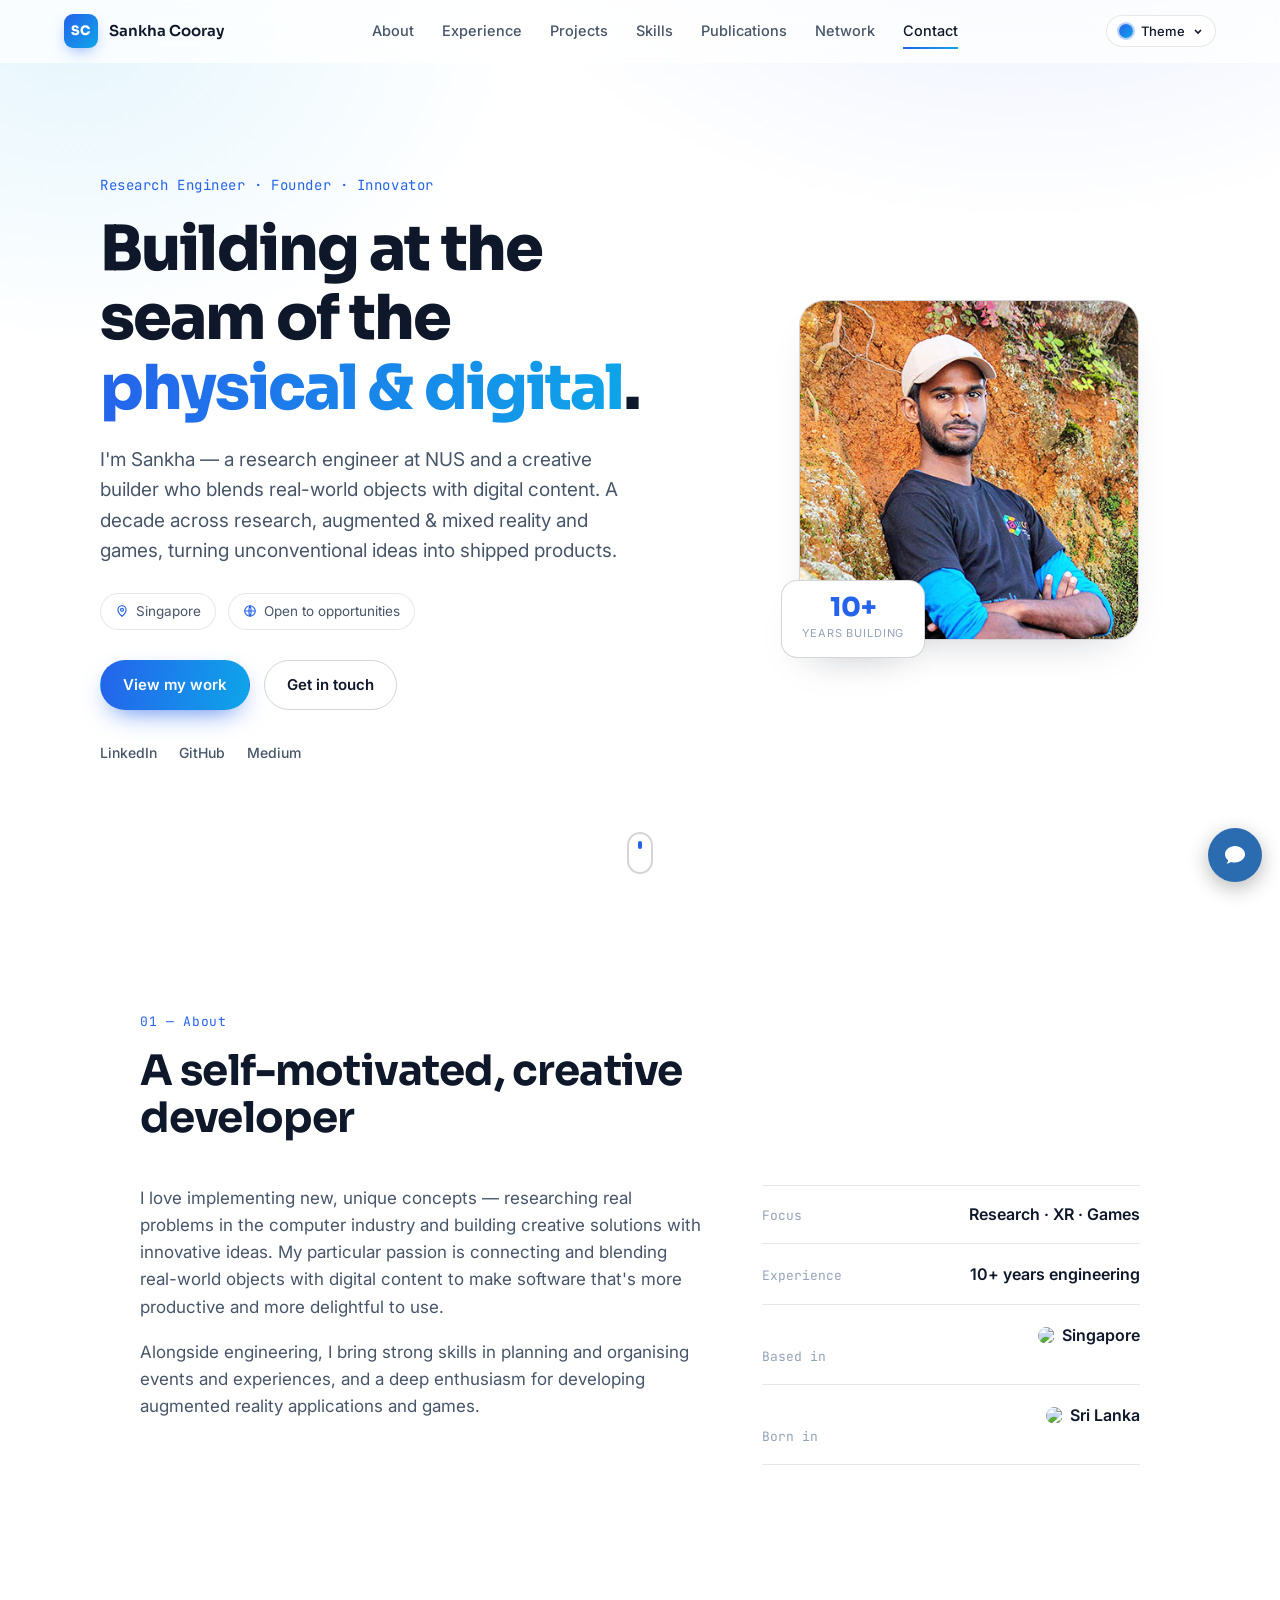
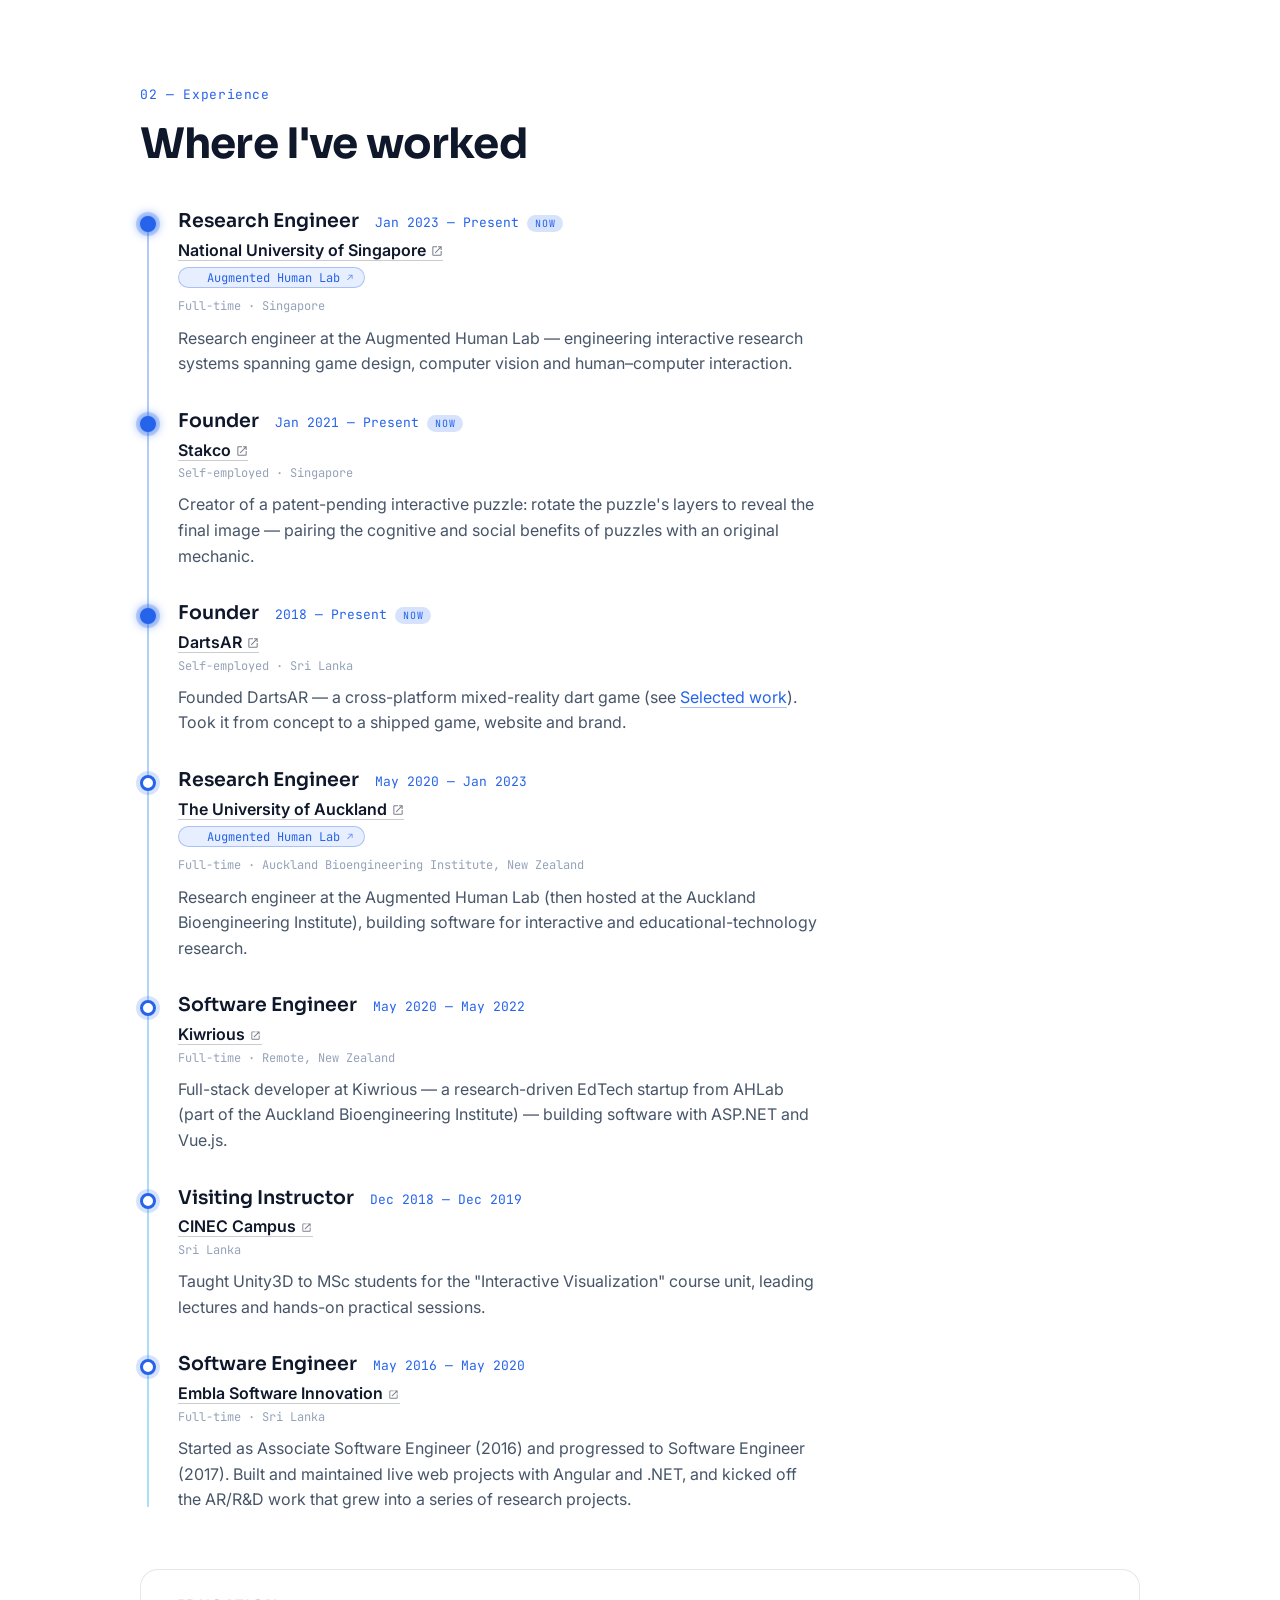
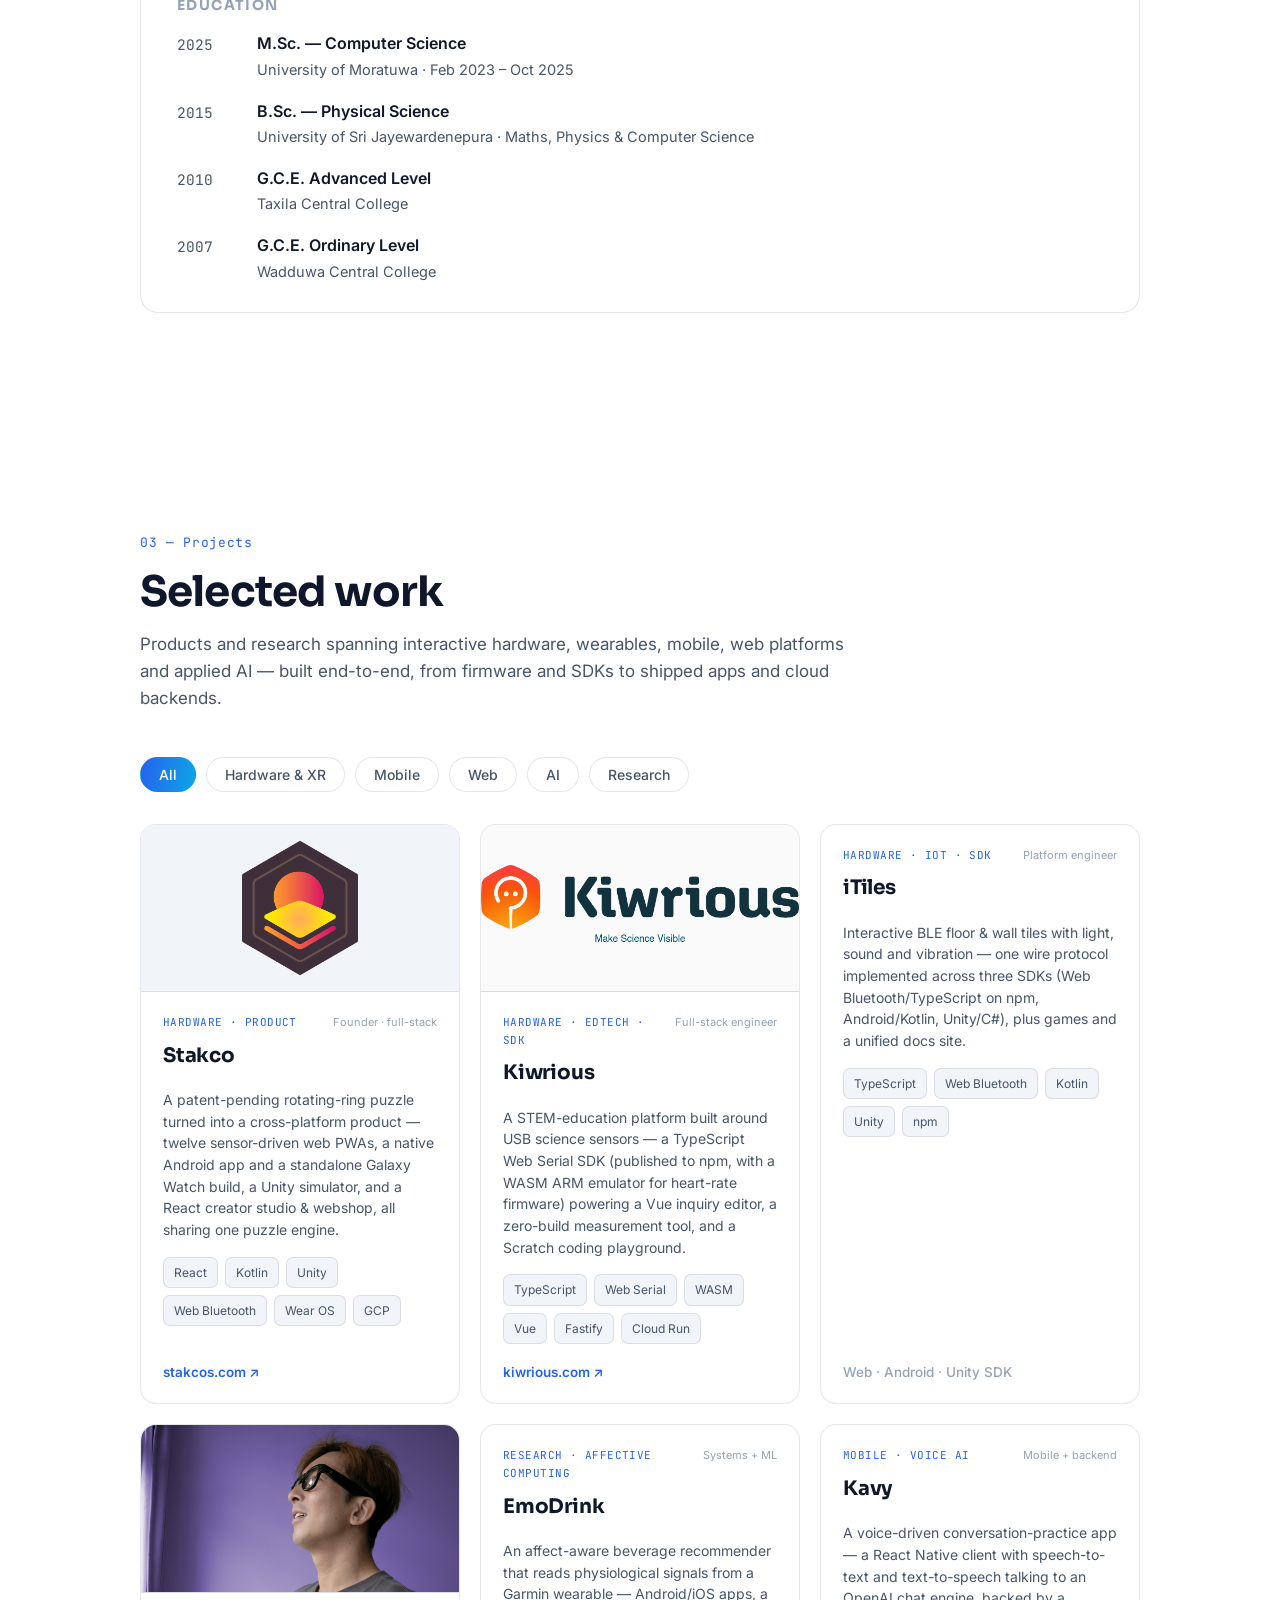
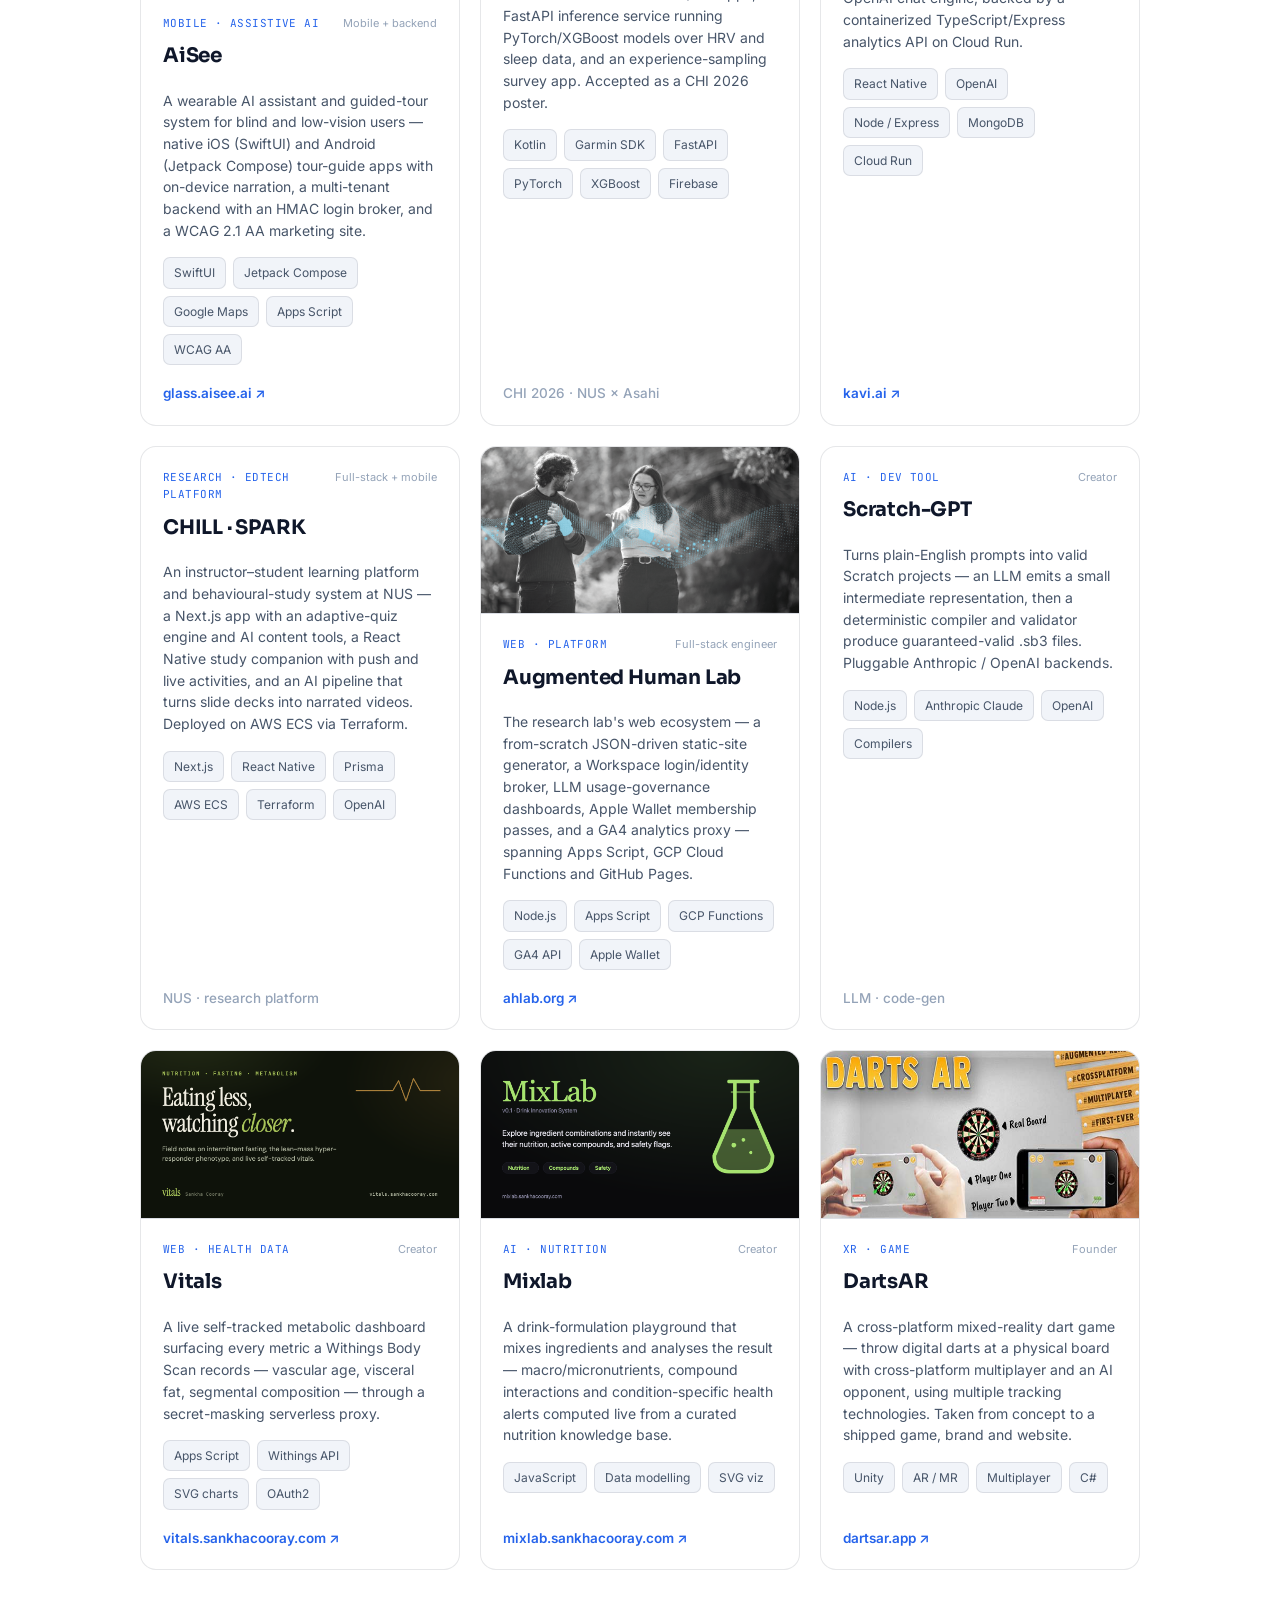
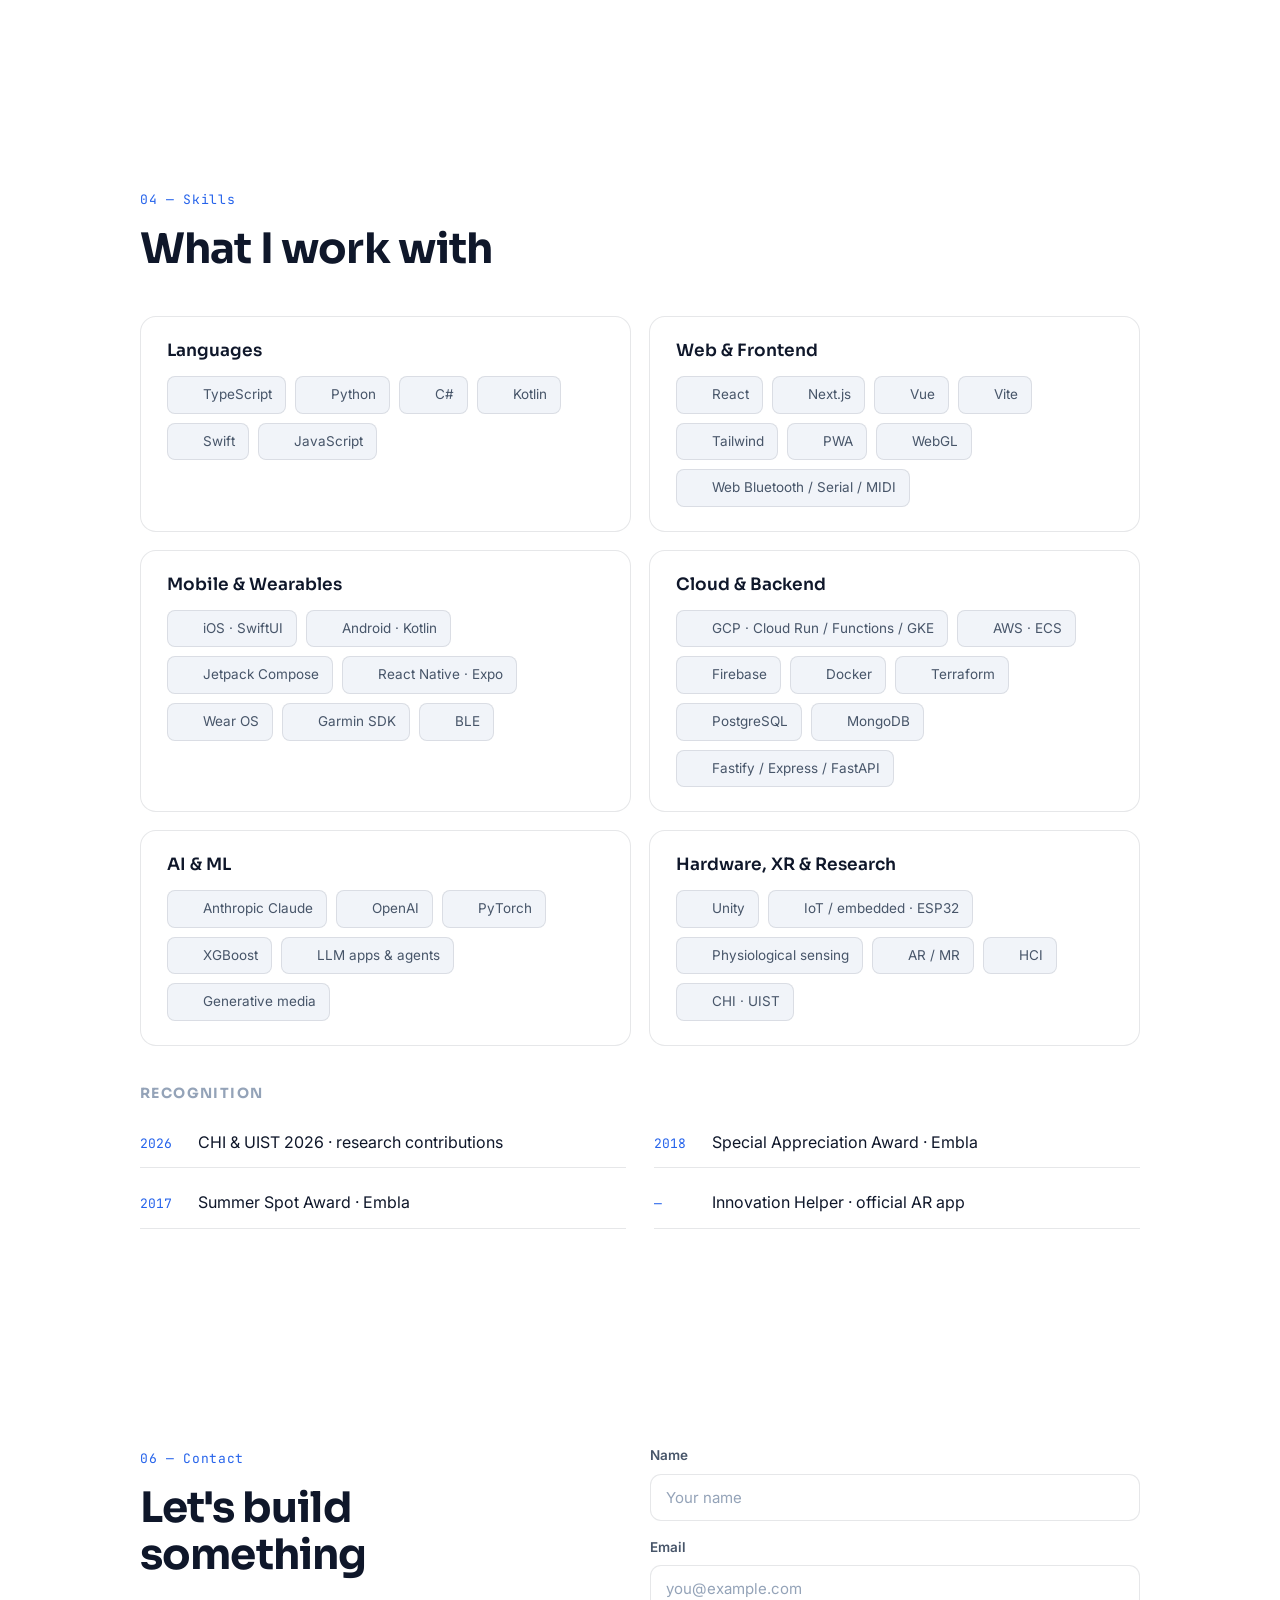
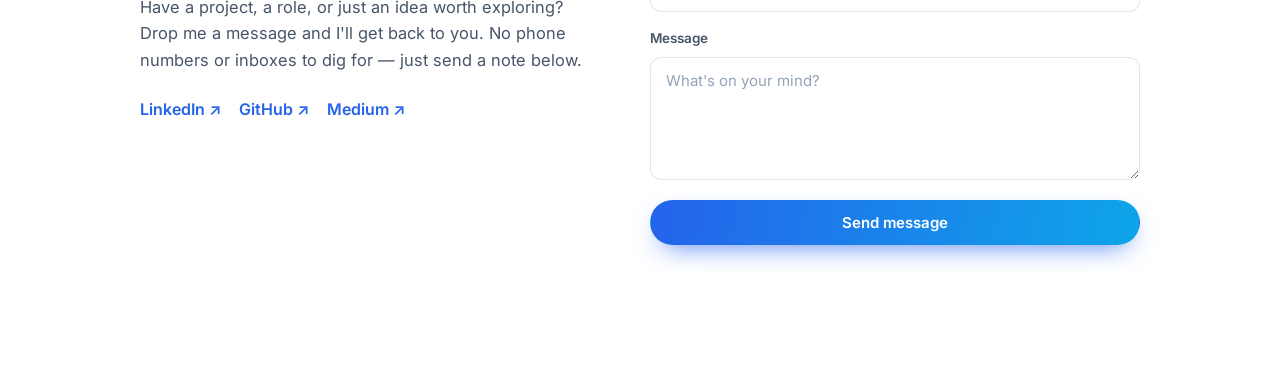
==== index.html @ 74e0aa4a "Replace photo-only OG image with a rich share card (headline + profile avatar) 🤖 Generated with [Cla" ====
<!DOCTYPE html>
<html lang="en" data-theme="midnight">
<head>
  <meta charset="UTF-8" />
  <meta name="viewport" content="width=device-width, initial-scale=1" />
  <title>Sankha Cooray — Developer & Innovator</title>
  <meta name="description" content="Sankha Cooray — software engineer and innovator working at the seam of the physical and digital: augmented & mixed reality, games, and applied R&D." />
  <meta name="author" content="Sankha Cooray" />
  <meta name="keywords" content="Sankha Cooray, Software Engineer, Innovator, Augmented Reality, Mixed Reality, Game Developer, R&D, Unity, XR" />
  <meta name="theme-color" content="#0b0d12" />

  <!-- Open Graph / social preview -->
  <meta property="og:type" content="website" />
  <meta property="og:title" content="Sankha Cooray — Developer & Innovator" />
  <meta property="og:description" content="Software engineer working at the seam of the physical and digital: AR/MR, games, and applied R&D." />
  <meta property="og:url" content="https://v3.sankhacooray.com/" />
  <meta property="og:image" content="https://v3.sankhacooray.com/assets/og-image.png" />
  <meta property="og:image:width" content="1200" />
  <meta property="og:image:height" content="630" />
  <meta property="og:image:alt" content="Sankha Cooray — developer &amp; innovator, at the seam of the physical and digital." />
  <meta name="twitter:card" content="summary_large_image" />
  <meta name="twitter:title" content="Sankha Cooray — Developer & Innovator" />
  <meta name="twitter:description" content="Software engineer working at the seam of the physical and digital: AR/MR, games, and applied R&D." />
  <meta name="twitter:image" content="https://v3.sankhacooray.com/assets/og-image.png" />
  <meta name="twitter:image:alt" content="Sankha Cooray — developer &amp; innovator, at the seam of the physical and digital." />

  <link rel="canonical" href="https://v3.sankhacooray.com/" />
  <link rel="icon" type="image/svg+xml" href="icon.svg" />
  <link rel="manifest" href="manifest.webmanifest" />

  <!-- Set theme before paint to avoid a flash of the wrong theme -->
  <script>
    (function () {
      try {
        var t = localStorage.getItem('sc-theme');
        if (!t) t = matchMedia('(prefers-color-scheme: light)').matches ? 'daylight' : 'midnight';
        document.documentElement.setAttribute('data-theme', t);
      } catch (e) {}
    })();
  </script>

  <link rel="preconnect" href="https://fonts.googleapis.com" />
  <link rel="preconnect" href="https://fonts.gstatic.com" crossorigin />
  <link href="https://fonts.googleapis.com/css2?family=Sora:wght@400;500;600;700;800&family=Inter:wght@400;500;600&family=JetBrains+Mono:wght@400;500&display=swap" rel="stylesheet" />
  <link rel="stylesheet" href="css/styles.css?v=20260613" />
</head>
<body>

  <!-- ===================== NAV ===================== -->
  <header class="nav" id="nav">
    <a class="brand" href="#top" aria-label="Sankha Cooray — home">
      <span class="brand-mark" aria-hidden="true">SC</span>
      <span class="brand-name">Sankha Cooray</span>
    </a>

    <nav class="nav-links" id="navLinks" aria-label="Primary">
      <a href="#about">About</a>
      <a href="#experience">Experience</a>
      <a href="#projects">Projects</a>
      <a href="#skills">Skills</a>
      <a href="#publications">Publications</a>
      <a href="#network">Network</a>
      <a href="#contact">Contact</a>
    </nav>

    <div class="nav-actions">
      <!-- Theme switcher -->
      <div class="theme-switch" id="themeSwitch">
        <button class="theme-btn" type="button" aria-haspopup="listbox" aria-expanded="false" aria-label="Change theme">
          <span class="theme-swatch" aria-hidden="true"></span>
          <span class="theme-label">Theme</span>
          <svg width="10" height="10" viewBox="0 0 10 10" fill="none" stroke="currentColor" stroke-width="1.6" aria-hidden="true"><path d="M2 4l3 3 3-3" /></svg>
        </button>
        <ul class="theme-menu" role="listbox" aria-label="Theme" hidden>
          <li role="option" data-theme="midnight"><span class="dot dot-midnight"></span>Midnight</li>
          <li role="option" data-theme="aurora"><span class="dot dot-aurora"></span>Aurora</li>
          <li role="option" data-theme="daylight"><span class="dot dot-daylight"></span>Daylight</li>
          <li role="option" data-theme="sand"><span class="dot dot-sand"></span>Sand</li>
        </ul>
      </div>

      <button class="menu-toggle" id="menuToggle" type="button" aria-label="Toggle menu" aria-expanded="false">
        <span></span><span></span><span></span>
      </button>
    </div>
  </header>

  <main id="top">

    <!-- ===================== HERO ===================== -->
    <section class="hero" id="hero">
      <div class="hero-inner">
        <div class="hero-text reveal">
          <p class="eyebrow">Research Engineer · Founder · Innovator</p>
          <h1 class="hero-title">Building at the seam of the<br /><span class="grad">physical &amp; digital</span>.</h1>
          <p class="hero-sub">
            I'm Sankha — a research engineer at NUS and a creative builder who blends real-world
            objects with digital content. A decade across research, augmented &amp; mixed reality
            and games, turning unconventional ideas into shipped products.
          </p>
          <div class="hero-meta">
            <span class="chip-loc"><svg viewBox="0 0 24 24" width="14" height="14" fill="none" stroke="currentColor" stroke-width="2"><path d="M12 21s-7-5.3-7-11a7 7 0 0 1 14 0c0 5.7-7 11-7 11z"/><circle cx="12" cy="10" r="2.5"/></svg> Singapore</span>
            <span class="chip-loc"><svg viewBox="0 0 24 24" width="14" height="14" fill="none" stroke="currentColor" stroke-width="2"><circle cx="12" cy="12" r="9"/><path d="M3 12h18M12 3c2.5 2.5 2.5 15 0 18M12 3c-2.5 2.5-2.5 15 0 18"/></svg> Open to opportunities</span>
          </div>
          <div class="hero-cta">
            <a class="btn btn-primary" href="#projects">View my work</a>
            <a class="btn btn-ghost" href="#contact">Get in touch</a>
          </div>
          <ul class="hero-social">
            <li><a href="https://www.linkedin.com/in/sankhacooray/" target="_blank" rel="noopener">LinkedIn</a></li>
            <li><a href="https://github.com/sankhacooray" target="_blank" rel="noopener">GitHub</a></li>
            <li><a href="https://medium.com/@bsc2fast" target="_blank" rel="noopener">Medium</a></li>
          </ul>
        </div>

        <div class="hero-photo reveal">
          <div class="photo-frame">
            <img src="images/profile.jpg" alt="Sankha Cooray" width="400" height="400" loading="eager" />
          </div>
          <div class="photo-badge">
            <span class="pb-num">10+</span>
            <span class="pb-label">years building</span>
          </div>
        </div>
      </div>
      <a class="scroll-hint" href="#about" aria-label="Scroll to about">
        <span></span>
      </a>
    </section>

    <!-- ===================== ABOUT ===================== -->
    <section class="section" id="about">
      <div class="section-head reveal">
        <span class="section-kicker">01 — About</span>
        <h2 class="section-title">A self-motivated, creative developer</h2>
      </div>
      <div class="about-grid">
        <div class="about-lead reveal">
          <p>
            I love implementing new, unique concepts — researching real problems in the computer
            industry and building creative solutions with innovative ideas. My particular passion is
            connecting and blending real-world objects with digital content to make software that's
            more productive and more delightful to use.
          </p>
          <p>
            Alongside engineering, I bring strong skills in planning and organising events and
            experiences, and a deep enthusiasm for developing augmented reality applications and games.
          </p>
        </div>
        <ul class="about-facts reveal">
          <li><span class="af-k">Focus</span><span class="af-v">Research · XR · Games</span></li>
          <li><span class="af-k">Experience</span><span class="af-v">10+ years engineering</span></li>
          <li><span class="af-k">Based in</span><span class="af-v with-flag"><img class="flag-ic" src="https://api.iconify.design/circle-flags/sg.svg" alt="Singapore flag" loading="lazy">Singapore</span></li>
          <li><span class="af-k">Born in</span><span class="af-v with-flag"><img class="flag-ic" src="https://api.iconify.design/circle-flags/lk.svg" alt="Sri Lanka flag" loading="lazy">Sri Lanka</span></li>
        </ul>
      </div>
    </section>

    <!-- ===================== EXPERIENCE ===================== -->
    <section class="section" id="experience">
      <div class="section-head reveal">
        <span class="section-kicker">02 — Experience</span>
        <h2 class="section-title">Where I've worked</h2>
      </div>
      <ol class="timeline">
        <li class="t-item current reveal">
          <div class="t-dot" aria-hidden="true"></div>
          <div class="t-body">
            <div class="t-top">
              <h3 class="t-role">Research Engineer</h3>
              <span class="t-when">Jan 2023 — Present</span>
            </div>
            <p class="t-org"><a class="org-link" href="https://www.nus.edu.sg" target="_blank" rel="noopener">National University of Singapore</a></p>
            <a class="lab-chip" href="https://ahlab.org" target="_blank" rel="noopener"><span class="lab-ic" aria-hidden="true"></span>Augmented Human Lab</a>
            <p class="t-meta">Full-time · Singapore</p>
            <p class="t-desc">Research engineer at the Augmented Human Lab — engineering interactive research systems spanning game design, computer vision and human–computer interaction.</p>
          </div>
        </li>
        <li class="t-item current reveal">
          <div class="t-dot" aria-hidden="true"></div>
          <div class="t-body">
            <div class="t-top">
              <h3 class="t-role">Founder</h3>
              <span class="t-when">Jan 2021 — Present</span>
            </div>
            <p class="t-org"><a class="org-link" href="https://stakcos.com" target="_blank" rel="noopener">Stakco</a></p>
            <p class="t-meta">Self-employed · Singapore</p>
            <p class="t-desc">Creator of a patent-pending interactive puzzle: rotate the puzzle's layers to reveal the final image — pairing the cognitive and social benefits of puzzles with an original mechanic.</p>
          </div>
        </li>
        <li class="t-item current reveal">
          <div class="t-dot" aria-hidden="true"></div>
          <div class="t-body">
            <div class="t-top">
              <h3 class="t-role">Founder</h3>
              <span class="t-when">2018 — Present</span>
            </div>
            <p class="t-org"><a class="org-link" href="https://dartsar.app/" target="_blank" rel="noopener">DartsAR</a></p>
            <p class="t-meta">Self-employed · Sri Lanka</p>
            <p class="t-desc">Founded DartsAR — a cross-platform mixed-reality dart game (see <a href="#projects">Selected work</a>). Took it from concept to a shipped game, website and brand.</p>
          </div>
        </li>
        <li class="t-item reveal">
          <div class="t-dot" aria-hidden="true"></div>
          <div class="t-body">
            <div class="t-top">
              <h3 class="t-role">Research Engineer</h3>
              <span class="t-when">May 2020 — Jan 2023</span>
            </div>
            <p class="t-org"><a class="org-link" href="https://www.auckland.ac.nz" target="_blank" rel="noopener">The University of Auckland</a></p>
            <a class="lab-chip" href="https://ahlab.org" target="_blank" rel="noopener"><span class="lab-ic" aria-hidden="true"></span>Augmented Human Lab</a>
            <p class="t-meta">Full-time · Auckland Bioengineering Institute, New Zealand</p>
            <p class="t-desc">Research engineer at the Augmented Human Lab (then hosted at the Auckland Bioengineering Institute), building software for interactive and educational-technology research.</p>
          </div>
        </li>
        <li class="t-item reveal">
          <div class="t-dot" aria-hidden="true"></div>
          <div class="t-body">
            <div class="t-top">
              <h3 class="t-role">Software Engineer</h3>
              <span class="t-when">May 2020 — May 2022</span>
            </div>
            <p class="t-org"><a class="org-link" href="https://www.kiwrious.com" target="_blank" rel="noopener">Kiwrious</a></p>
            <p class="t-meta">Full-time · Remote, New Zealand</p>
            <p class="t-desc">Full-stack developer at Kiwrious — a research-driven EdTech startup from AHLab (part of the Auckland Bioengineering Institute) — building software with ASP.NET and Vue.js.</p>
          </div>
        </li>
        <li class="t-item reveal">
          <div class="t-dot" aria-hidden="true"></div>
          <div class="t-body">
            <div class="t-top">
              <h3 class="t-role">Visiting Instructor</h3>
              <span class="t-when">Dec 2018 — Dec 2019</span>
            </div>
            <p class="t-org"><a class="org-link" href="https://www.cinec.edu" target="_blank" rel="noopener">CINEC Campus</a></p>
            <p class="t-meta">Sri Lanka</p>
            <p class="t-desc">Taught Unity3D to MSc students for the "Interactive Visualization" course unit, leading lectures and hands-on practical sessions.</p>
          </div>
        </li>
        <li class="t-item reveal">
          <div class="t-dot" aria-hidden="true"></div>
          <div class="t-body">
            <div class="t-top">
              <h3 class="t-role">Software Engineer</h3>
              <span class="t-when">May 2016 — May 2020</span>
            </div>
            <p class="t-org"><a class="org-link" href="https://embla.asia" target="_blank" rel="noopener">Embla Software Innovation</a></p>
            <p class="t-meta">Full-time · Sri Lanka</p>
            <p class="t-desc">Started as Associate Software Engineer (2016) and progressed to Software Engineer (2017). Built and maintained live web projects with Angular and .NET, and kicked off the AR/R&amp;D work that grew into a series of research projects.</p>
          </div>
        </li>
      </ol>

      <div class="edu-block reveal">
        <h3 class="edu-head">Education</h3>
        <ul class="edu-list">
          <li><span class="edu-y">2025</span><div><strong>M.Sc. — Computer Science</strong><span>University of Moratuwa · Feb 2023 – Oct 2025</span></div></li>
          <li><span class="edu-y">2015</span><div><strong>B.Sc. — Physical Science</strong><span>University of Sri Jayewardenepura · Maths, Physics &amp; Computer Science</span></div></li>
          <li><span class="edu-y">2010</span><div><strong>G.C.E. Advanced Level</strong><span>Taxila Central College</span></div></li>
          <li><span class="edu-y">2007</span><div><strong>G.C.E. Ordinary Level</strong><span>Wadduwa Central College</span></div></li>
        </ul>
      </div>
    </section>

    <!-- ===================== PROJECTS ===================== -->
    <section class="section" id="projects">
      <div class="section-head reveal">
        <span class="section-kicker">03 — Projects</span>
        <h2 class="section-title">Selected work</h2>
        <p class="section-intro">Products and research spanning interactive hardware, wearables, mobile, web platforms and applied AI — built end-to-end, from firmware and SDKs to shipped apps and cloud backends.</p>
      </div>

      <div class="filters reveal" id="filters" role="tablist" aria-label="Filter projects">
        <button class="filter is-active" data-filter="all" role="tab" aria-selected="true">All</button>
        <button class="filter" data-filter="hardware" role="tab" aria-selected="false">Hardware &amp; XR</button>
        <button class="filter" data-filter="mobile" role="tab" aria-selected="false">Mobile</button>
        <button class="filter" data-filter="web" role="tab" aria-selected="false">Web</button>
        <button class="filter" data-filter="ai" role="tab" aria-selected="false">AI</button>
        <button class="filter" data-filter="research" role="tab" aria-selected="false">Research</button>
      </div>

      <div class="proj-grid" id="projGrid">

        <article class="proj reveal" data-cat="hardware">
          <div class="pcard">
            <div class="pcard-img contain"><img src="images/proj/stakco.png" alt="Stakco preview" loading="lazy" /></div>
            <div class="pcard-body">
              <div class="pcard-top">
                <span class="pcard-tag">Hardware · Product</span>
                <span class="pcard-role">Founder · full-stack</span>
              </div>
              <h3 class="pcard-title">Stakco</h3>
              <p class="pcard-desc">A patent-pending rotating-ring puzzle turned into a cross-platform product — twelve sensor-driven web PWAs, a native Android app and a standalone Galaxy Watch build, a Unity simulator, and a React creator studio &amp; webshop, all sharing one puzzle engine.</p>
              <ul class="pcard-tech"><li>React</li><li>Kotlin</li><li>Unity</li><li>Web Bluetooth</li><li>Wear OS</li><li>GCP</li></ul>
              <a class="pcard-link" href="https://stakcos.com" target="_blank" rel="noopener">stakcos.com ↗</a>
            </div>
          </div>
        </article>
        <article class="proj reveal" data-cat="hardware">
          <div class="pcard">
            <div class="pcard-img"><img src="images/proj/kiwrious.png" alt="Kiwrious preview" loading="lazy" /></div>
            <div class="pcard-body">
              <div class="pcard-top">
                <span class="pcard-tag">Hardware · EdTech · SDK</span>
                <span class="pcard-role">Full-stack engineer</span>
              </div>
              <h3 class="pcard-title">Kiwrious</h3>
              <p class="pcard-desc">A STEM-education platform built around USB science sensors — a TypeScript Web Serial SDK (published to npm, with a WASM ARM emulator for heart-rate firmware) powering a Vue inquiry editor, a zero-build measurement tool, and a Scratch coding playground.</p>
              <ul class="pcard-tech"><li>TypeScript</li><li>Web Serial</li><li>WASM</li><li>Vue</li><li>Fastify</li><li>Cloud Run</li></ul>
              <a class="pcard-link" href="https://kiwrious.com" target="_blank" rel="noopener">kiwrious.com ↗</a>
            </div>
          </div>
        </article>
        <article class="proj reveal" data-cat="hardware">
          <div class="pcard">
            <div class="pcard-body">
              <div class="pcard-top">
                <span class="pcard-tag">Hardware · IoT · SDK</span>
                <span class="pcard-role">Platform engineer</span>
              </div>
              <h3 class="pcard-title">iTiles</h3>
              <p class="pcard-desc">Interactive BLE floor &amp; wall tiles with light, sound and vibration — one wire protocol implemented across three SDKs (Web Bluetooth/TypeScript on npm, Android/Kotlin, Unity/C#), plus games and a unified docs site.</p>
              <ul class="pcard-tech"><li>TypeScript</li><li>Web Bluetooth</li><li>Kotlin</li><li>Unity</li><li>npm</li></ul>
              <span class="pcard-link muted">Web · Android · Unity SDK</span>
            </div>
          </div>
        </article>
        <article class="proj reveal" data-cat="mobile">
          <div class="pcard">
            <div class="pcard-img"><img src="images/proj/aisee.jpg" alt="AiSee preview" loading="lazy" /></div>
            <div class="pcard-body">
              <div class="pcard-top">
                <span class="pcard-tag">Mobile · Assistive AI</span>
                <span class="pcard-role">Mobile + backend</span>
              </div>
              <h3 class="pcard-title">AiSee</h3>
              <p class="pcard-desc">A wearable AI assistant and guided-tour system for blind and low-vision users — native iOS (SwiftUI) and Android (Jetpack Compose) tour-guide apps with on-device narration, a multi-tenant backend with an HMAC login broker, and a WCAG 2.1 AA marketing site.</p>
              <ul class="pcard-tech"><li>SwiftUI</li><li>Jetpack Compose</li><li>Google Maps</li><li>Apps Script</li><li>WCAG AA</li></ul>
              <a class="pcard-link" href="https://glass.aisee.ai" target="_blank" rel="noopener">glass.aisee.ai ↗</a>
            </div>
          </div>
        </article>
        <article class="proj reveal" data-cat="research">
          <div class="pcard">
            <div class="pcard-body">
              <div class="pcard-top">
                <span class="pcard-tag">Research · Affective computing</span>
                <span class="pcard-role">Systems + ML</span>
              </div>
              <h3 class="pcard-title">EmoDrink</h3>
              <p class="pcard-desc">An affect-aware beverage recommender that reads physiological signals from a Garmin wearable — Android/iOS apps, a FastAPI inference service running PyTorch/XGBoost models over HRV and sleep data, and an experience-sampling survey app. Accepted as a CHI 2026 poster.</p>
              <ul class="pcard-tech"><li>Kotlin</li><li>Garmin SDK</li><li>FastAPI</li><li>PyTorch</li><li>XGBoost</li><li>Firebase</li></ul>
              <span class="pcard-link muted">CHI 2026 · NUS × Asahi</span>
            </div>
          </div>
        </article>
        <article class="proj reveal" data-cat="mobile">
          <div class="pcard">
            <div class="pcard-body">
              <div class="pcard-top">
                <span class="pcard-tag">Mobile · Voice AI</span>
                <span class="pcard-role">Mobile + backend</span>
              </div>
              <h3 class="pcard-title">Kavy</h3>
              <p class="pcard-desc">A voice-driven conversation-practice app — a React Native client with speech-to-text and text-to-speech talking to an OpenAI chat engine, backed by a containerized TypeScript/Express analytics API on Cloud Run.</p>
              <ul class="pcard-tech"><li>React Native</li><li>OpenAI</li><li>Node / Express</li><li>MongoDB</li><li>Cloud Run</li></ul>
              <a class="pcard-link" href="https://www.kavi.ai" target="_blank" rel="noopener">kavi.ai ↗</a>
            </div>
          </div>
        </article>
        <article class="proj reveal" data-cat="research">
          <div class="pcard">
            <div class="pcard-body">
              <div class="pcard-top">
                <span class="pcard-tag">Research · EdTech platform</span>
                <span class="pcard-role">Full-stack + mobile</span>
              </div>
              <h3 class="pcard-title">CHILL · SPARK</h3>
              <p class="pcard-desc">An instructor–student learning platform and behavioural-study system at NUS — a Next.js app with an adaptive-quiz engine and AI content tools, a React Native study companion with push and live activities, and an AI pipeline that turns slide decks into narrated videos. Deployed on AWS ECS via Terraform.</p>
              <ul class="pcard-tech"><li>Next.js</li><li>React Native</li><li>Prisma</li><li>AWS ECS</li><li>Terraform</li><li>OpenAI</li></ul>
              <span class="pcard-link muted">NUS · research platform</span>
            </div>
          </div>
        </article>
        <article class="proj reveal" data-cat="web">
          <div class="pcard">
            <div class="pcard-img"><img src="images/proj/ahlab.png" alt="Augmented Human Lab preview" loading="lazy" /></div>
            <div class="pcard-body">
              <div class="pcard-top">
                <span class="pcard-tag">Web · Platform</span>
                <span class="pcard-role">Full-stack engineer</span>
              </div>
              <h3 class="pcard-title">Augmented Human Lab</h3>
              <p class="pcard-desc">The research lab's web ecosystem — a from-scratch JSON-driven static-site generator, a Workspace login/identity broker, LLM usage-governance dashboards, Apple Wallet membership passes, and a GA4 analytics proxy — spanning Apps Script, GCP Cloud Functions and GitHub Pages.</p>
              <ul class="pcard-tech"><li>Node.js</li><li>Apps Script</li><li>GCP Functions</li><li>GA4 API</li><li>Apple Wallet</li></ul>
              <a class="pcard-link" href="https://ahlab.org" target="_blank" rel="noopener">ahlab.org ↗</a>
            </div>
          </div>
        </article>
        <article class="proj reveal" data-cat="ai">
          <div class="pcard">
            <div class="pcard-body">
              <div class="pcard-top">
                <span class="pcard-tag">AI · Dev tool</span>
                <span class="pcard-role">Creator</span>
              </div>
              <h3 class="pcard-title">Scratch-GPT</h3>
              <p class="pcard-desc">Turns plain-English prompts into valid Scratch projects — an LLM emits a small intermediate representation, then a deterministic compiler and validator produce guaranteed-valid .sb3 files. Pluggable Anthropic / OpenAI backends.</p>
              <ul class="pcard-tech"><li>Node.js</li><li>Anthropic Claude</li><li>OpenAI</li><li>Compilers</li></ul>
              <span class="pcard-link muted">LLM · code-gen</span>
            </div>
          </div>
        </article>
        <article class="proj reveal" data-cat="web">
          <div class="pcard">
            <div class="pcard-img"><img src="images/proj/vitals.png" alt="Vitals preview" loading="lazy" /></div>
            <div class="pcard-body">
              <div class="pcard-top">
                <span class="pcard-tag">Web · Health data</span>
                <span class="pcard-role">Creator</span>
              </div>
              <h3 class="pcard-title">Vitals</h3>
              <p class="pcard-desc">A live self-tracked metabolic dashboard surfacing every metric a Withings Body Scan records — vascular age, visceral fat, segmental composition — through a secret-masking serverless proxy.</p>
              <ul class="pcard-tech"><li>Apps Script</li><li>Withings API</li><li>SVG charts</li><li>OAuth2</li></ul>
              <a class="pcard-link" href="https://vitals.sankhacooray.com" target="_blank" rel="noopener">vitals.sankhacooray.com ↗</a>
            </div>
          </div>
        </article>
        <article class="proj reveal" data-cat="ai">
          <div class="pcard">
            <div class="pcard-img"><img src="images/proj/mixlab.png" alt="Mixlab preview" loading="lazy" /></div>
            <div class="pcard-body">
              <div class="pcard-top">
                <span class="pcard-tag">AI · Nutrition</span>
                <span class="pcard-role">Creator</span>
              </div>
              <h3 class="pcard-title">Mixlab</h3>
              <p class="pcard-desc">A drink-formulation playground that mixes ingredients and analyses the result — macro/micronutrients, compound interactions and condition-specific health alerts computed live from a curated nutrition knowledge base.</p>
              <ul class="pcard-tech"><li>JavaScript</li><li>Data modelling</li><li>SVG viz</li></ul>
              <a class="pcard-link" href="https://mixlab.sankhacooray.com" target="_blank" rel="noopener">mixlab.sankhacooray.com ↗</a>
            </div>
          </div>
        </article>
        <article class="proj reveal" data-cat="hardware">
          <div class="pcard">
            <div class="pcard-img"><img src="images/proj-dartsar.jpg" alt="DartsAR preview" loading="lazy" /></div>
            <div class="pcard-body">
              <div class="pcard-top">
                <span class="pcard-tag">XR · Game</span>
                <span class="pcard-role">Founder</span>
              </div>
              <h3 class="pcard-title">DartsAR</h3>
              <p class="pcard-desc">A cross-platform mixed-reality dart game — throw digital darts at a physical board with cross-platform multiplayer and an AI opponent, using multiple tracking technologies. Taken from concept to a shipped game, brand and website.</p>
              <ul class="pcard-tech"><li>Unity</li><li>AR / MR</li><li>Multiplayer</li><li>C#</li></ul>
              <a class="pcard-link" href="https://dartsar.app/" target="_blank" rel="noopener">dartsar.app ↗</a>
            </div>
          </div>
        </article>

      </div>
    </section>

    <!-- ===================== SKILLS ===================== -->
    <section class="section" id="skills">
      <div class="section-head reveal">
        <span class="section-kicker">04 — Skills</span>
        <h2 class="section-title">What I work with</h2>
      </div>
      <div class="skills-grid">
        <div class="skill-cat reveal">
          <h3>Languages</h3>
          <ul class="tags"><li><span class="t-ic" style="--ic:url(https://api.iconify.design/simple-icons/typescript.svg)"></span>TypeScript</li><li><span class="t-ic" style="--ic:url(https://api.iconify.design/simple-icons/python.svg)"></span>Python</li><li><span class="t-ic" style="--ic:url(https://api.iconify.design/simple-icons/csharp.svg)"></span>C#</li><li><span class="t-ic" style="--ic:url(https://api.iconify.design/simple-icons/kotlin.svg)"></span>Kotlin</li><li><span class="t-ic" style="--ic:url(https://api.iconify.design/simple-icons/swift.svg)"></span>Swift</li><li><span class="t-ic" style="--ic:url(https://api.iconify.design/simple-icons/javascript.svg)"></span>JavaScript</li></ul>
        </div>
        <div class="skill-cat reveal">
          <h3>Web &amp; Frontend</h3>
          <ul class="tags"><li><span class="t-ic" style="--ic:url(https://api.iconify.design/simple-icons/react.svg)"></span>React</li><li><span class="t-ic" style="--ic:url(https://api.iconify.design/simple-icons/nextdotjs.svg)"></span>Next.js</li><li><span class="t-ic" style="--ic:url(https://api.iconify.design/simple-icons/vuedotjs.svg)"></span>Vue</li><li><span class="t-ic" style="--ic:url(https://api.iconify.design/simple-icons/vite.svg)"></span>Vite</li><li><span class="t-ic" style="--ic:url(https://api.iconify.design/simple-icons/tailwindcss.svg)"></span>Tailwind</li><li><span class="t-ic" style="--ic:url(https://api.iconify.design/simple-icons/pwa.svg)"></span>PWA</li><li><span class="t-ic" style="--ic:url(https://api.iconify.design/simple-icons/webgl.svg)"></span>WebGL</li><li><span class="t-ic" style="--ic:url(https://api.iconify.design/simple-icons/bluetooth.svg)"></span>Web Bluetooth / Serial / MIDI</li></ul>
        </div>
        <div class="skill-cat reveal">
          <h3>Mobile &amp; Wearables</h3>
          <ul class="tags"><li><span class="t-ic" style="--ic:url(https://api.iconify.design/simple-icons/swift.svg)"></span>iOS · SwiftUI</li><li><span class="t-ic" style="--ic:url(https://api.iconify.design/simple-icons/android.svg)"></span>Android · Kotlin</li><li><span class="t-ic" style="--ic:url(https://api.iconify.design/simple-icons/jetpackcompose.svg)"></span>Jetpack Compose</li><li><span class="t-ic" style="--ic:url(https://api.iconify.design/simple-icons/expo.svg)"></span>React Native · Expo</li><li><span class="t-ic" style="--ic:url(https://api.iconify.design/simple-icons/wearos.svg)"></span>Wear OS</li><li><span class="t-ic" style="--ic:url(https://api.iconify.design/simple-icons/garmin.svg)"></span>Garmin SDK</li><li><span class="t-ic" style="--ic:url(https://api.iconify.design/simple-icons/bluetooth.svg)"></span>BLE</li></ul>
        </div>
        <div class="skill-cat reveal">
          <h3>Cloud &amp; Backend</h3>
          <ul class="tags"><li><span class="t-ic" style="--ic:url(https://api.iconify.design/simple-icons/googlecloud.svg)"></span>GCP · Cloud Run / Functions / GKE</li><li><span class="t-ic" style="--ic:url(https://api.iconify.design/simple-icons/amazonwebservices.svg)"></span>AWS · ECS</li><li><span class="t-ic" style="--ic:url(https://api.iconify.design/simple-icons/firebase.svg)"></span>Firebase</li><li><span class="t-ic" style="--ic:url(https://api.iconify.design/simple-icons/docker.svg)"></span>Docker</li><li><span class="t-ic" style="--ic:url(https://api.iconify.design/simple-icons/terraform.svg)"></span>Terraform</li><li><span class="t-ic" style="--ic:url(https://api.iconify.design/simple-icons/postgresql.svg)"></span>PostgreSQL</li><li><span class="t-ic" style="--ic:url(https://api.iconify.design/simple-icons/mongodb.svg)"></span>MongoDB</li><li><span class="t-ic" style="--ic:url(https://api.iconify.design/simple-icons/fastapi.svg)"></span>Fastify / Express / FastAPI</li></ul>
        </div>
        <div class="skill-cat reveal">
          <h3>AI &amp; ML</h3>
          <ul class="tags"><li><span class="t-ic" style="--ic:url(https://api.iconify.design/simple-icons/claude.svg)"></span>Anthropic Claude</li><li><span class="t-ic" style="--ic:url(https://api.iconify.design/simple-icons/openai.svg)"></span>OpenAI</li><li><span class="t-ic" style="--ic:url(https://api.iconify.design/simple-icons/pytorch.svg)"></span>PyTorch</li><li><span class="t-ic" style="--ic:url(https://api.iconify.design/mdi/sitemap.svg)"></span>XGBoost</li><li><span class="t-ic" style="--ic:url(https://api.iconify.design/mdi/robot-outline.svg)"></span>LLM apps &amp; agents</li><li><span class="t-ic" style="--ic:url(https://api.iconify.design/mdi/auto-fix.svg)"></span>Generative media</li></ul>
        </div>
        <div class="skill-cat reveal">
          <h3>Hardware, XR &amp; Research</h3>
          <ul class="tags"><li><span class="t-ic" style="--ic:url(https://api.iconify.design/simple-icons/unity.svg)"></span>Unity</li><li><span class="t-ic" style="--ic:url(https://api.iconify.design/simple-icons/espressif.svg)"></span>IoT / embedded · ESP32</li><li><span class="t-ic" style="--ic:url(https://api.iconify.design/mdi/heart-pulse.svg)"></span>Physiological sensing</li><li><span class="t-ic" style="--ic:url(https://api.iconify.design/mdi/augmented-reality.svg)"></span>AR / MR</li><li><span class="t-ic" style="--ic:url(https://api.iconify.design/mdi/gesture-tap.svg)"></span>HCI</li><li><span class="t-ic" style="--ic:url(https://api.iconify.design/mdi/school-outline.svg)"></span>CHI · UIST</li></ul>
        </div>
      </div>

      <div class="recognition reveal">
        <h3 class="rec-head">Recognition</h3>
        <ul class="rec-list">
          <li><span class="rec-y">2026</span> CHI &amp; UIST 2026 · research contributions</li>
          <li><span class="rec-y">2018</span> Special Appreciation Award · Embla</li>
          <li><span class="rec-y">2017</span> Summer Spot Award · Embla</li>
          <li><span class="rec-y">—</span> Innovation Helper · official AR app</li>
        </ul>
      </div>
    </section>

    <!-- ===================== PUBLICATIONS ===================== -->
    <section class="section" id="publications" hidden>
      <div class="section-head reveal">
        <span class="section-kicker">05 — Publications</span>
        <h2 class="section-title">Research &amp; publications</h2>
        <p class="section-intro">Peer-reviewed work in human–computer interaction, augmented reality and educational technology. Auto-synced from <a href="https://orcid.org/0009-0000-2186-3807" target="_blank" rel="noopener">ORCID</a> via OpenAlex — citation counts update themselves.</p>
        <p class="pubs-summary" id="pubsSummary"></p>
      </div>
      <ol class="pubs-list" id="pubsList" aria-label="Publications, most recent first"></ol>
    </section>

    <!-- ===================== CONTACT ===================== -->
    <section class="section section-contact" id="contact">
      <div class="contact-wrap">
        <div class="contact-intro reveal">
          <span class="section-kicker">06 — Contact</span>
          <h2 class="section-title">Let's build something</h2>
          <p>Have a project, a role, or just an idea worth exploring? Drop me a message and I'll get back to you. No phone numbers or inboxes to dig for — just send a note below.</p>
          <ul class="contact-links">
            <li><a href="https://www.linkedin.com/in/sankhacooray/" target="_blank" rel="noopener">LinkedIn ↗</a></li>
            <li><a href="https://github.com/sankhacooray" target="_blank" rel="noopener">GitHub ↗</a></li>
            <li><a href="https://medium.com/@bsc2fast" target="_blank" rel="noopener">Medium ↗</a></li>
          </ul>
        </div>

        <form class="contact-form reveal" id="contactForm" novalidate>
          <fieldset id="formFields">
            <div class="field">
              <label for="cf-name">Name</label>
              <input id="cf-name" name="name" type="text" autocomplete="name" required maxlength="200" placeholder="Your name" />
            </div>
            <div class="field">
              <label for="cf-email">Email</label>
              <input id="cf-email" name="email" type="email" autocomplete="email" required maxlength="200" placeholder="you@example.com" />
            </div>
            <div class="field">
              <label for="cf-message">Message</label>
              <textarea id="cf-message" name="message" rows="5" required maxlength="5000" placeholder="What's on your mind?"></textarea>
            </div>
            <!-- Honeypot: hidden from humans, catches bots -->
            <div class="hp" aria-hidden="true">
              <label for="cf-company">Company</label>
              <input id="cf-company" name="company" type="text" tabindex="-1" autocomplete="off" />
            </div>
          </fieldset>
          <button class="btn btn-primary btn-submit" id="submitBtn" type="submit">
            <span class="label">Send message</span>
            <span class="spinner" aria-hidden="true"></span>
          </button>
          <p class="form-status" id="formStatus" role="status" aria-live="polite"></p>
        </form>

        <div class="contact-success" id="contactSuccess" hidden>
          <div class="cs-check" aria-hidden="true">
            <svg viewBox="0 0 24 24" width="28" height="28" fill="none" stroke="currentColor" stroke-width="2.5"><path d="M5 13l4 4L19 7"/></svg>
          </div>
          <h3>Message sent</h3>
          <p>Thanks for reaching out — I'll get back to you soon.</p>
          <button class="btn btn-ghost" id="sendAnother" type="button">Send another message</button>
        </div>
      </div>
    </section>

    <!-- ===================== NETWORK ===================== -->
    <section class="section" id="network" hidden>
      <div class="section-head reveal">
        <span class="section-kicker">07 — Network</span>
        <h2 class="section-title">The live network</h2>
        <p class="section-intro">A constellation of small sites and experiments across <code>sankhacooray.com</code>, all reporting into one place. Here's how busy they are right now.</p>
      </div>

      <div class="net-wrap reveal">
        <div class="net-top">
          <div class="net-live" id="netLive">
            <span class="net-dot" aria-hidden="true"></span>
            <span class="net-live-num" id="netLiveNum">—</span>
            <span class="net-live-label">active across the network now</span>
          </div>
          <ul class="net-totals">
            <li><span class="nt-num" id="netSites">—</span><span class="nt-k">sites</span></li>
            <li><span class="nt-num" id="netToday">—</span><span class="nt-k">today</span></li>
            <li><span class="nt-num" id="net7d">—</span><span class="nt-k">7 days</span></li>
            <li><span class="nt-num" id="net30d">—</span><span class="nt-k">30 days</span></li>
          </ul>
        </div>

        <ol class="net-board" id="netBoard" aria-label="Sites ranked by visitors over the last 30 days"></ol>
        <p class="net-empty" id="netEmpty" hidden>The network is just getting started — per-site stats will appear here as visitors arrive.</p>
        <p class="net-foot" id="netFoot"></p>
      </div>
    </section>

  </main>

  <!-- ===================== FOOTER ===================== -->
  <!-- Shared network footer, hosted on cdn.sankhacooray.com (auto-themes to this page). -->
  <div id="scn-footer"></div>
  <script async src="https://cdn.sankhacooray.com/js/sankha-footer.js?v=20260625"
          data-site="sankhacooray.com"
          data-tagline="portfolio &amp; experiments"></script>

  <script src="js/main.js?v=20260613"></script>
  <script src="js/contact.js?v=20260613"></script>
  <script src="js/network.js?v=20260613"></script>
  <script src="js/publications.js?v=20260616"></script>
  <script async src="js/sankha-weather.js?v=20260616c"></script>
  <script async src="js/sankha-chat.js?v=20260617b"></script>
<script async src="https://sankhacooray.com/js/sankha-analytics.js"></script>
</body>
</html>
---- css/styles.css ----
/* =========================================================
   Sankha Cooray — portfolio v3
   Multi-theme, theme stored in localStorage (see js/main.js).
   Themes are driven entirely by CSS custom properties set on
   [data-theme] on <html>.
   ========================================================= */

/* ---------- Theme: Midnight (default, dark) ---------- */
:root,
[data-theme="midnight"] {
  --bg:        #0b0d12;
  --bg-2:      #0f131b;
  --surface:   #141925;
  --surface-2: #1a2030;
  --border:    rgba(255,255,255,0.09);
  --border-2:  rgba(255,255,255,0.16);
  --text:      #e9ecf2;
  --text-dim:  #aab2c2;
  --text-mute: #6c7689;
  --accent:    #34d6a5;
  --accent-2:  #5b8cff;
  --on-accent: #06120d;
  --shadow:    0 18px 48px -24px rgba(0,0,0,0.8);
  --hero-glow: radial-gradient(900px 520px at 78% -8%, rgba(52,214,165,0.13), transparent 60%),
               radial-gradient(760px 520px at 8% 8%, rgba(91,140,255,0.12), transparent 60%);
  color-scheme: dark;
}

/* ---------- Theme: Aurora (dark, purple/pink) ---------- */
[data-theme="aurora"] {
  --bg:        #0c0a16;
  --bg-2:      #110d1f;
  --surface:   #181229;
  --surface-2: #1f1736;
  --border:    rgba(255,255,255,0.10);
  --border-2:  rgba(255,255,255,0.18);
  --text:      #efeaf8;
  --text-dim:  #b6abce;
  --text-mute: #7b6f95;
  --accent:    #a78bfa;
  --accent-2:  #f472b6;
  --on-accent: #160a1f;
  --shadow:    0 18px 48px -24px rgba(0,0,0,0.82);
  --hero-glow: radial-gradient(900px 540px at 80% -10%, rgba(167,139,250,0.18), transparent 60%),
               radial-gradient(760px 520px at 6% 6%, rgba(244,114,182,0.14), transparent 60%);
  color-scheme: dark;
}

/* ---------- Theme: Daylight (light) ---------- */
[data-theme="daylight"] {
  --bg:        #ffffff;
  --bg-2:      #f5f7fb;
  --surface:   #ffffff;
  --surface-2: #f1f4f9;
  --border:    rgba(15,23,42,0.10);
  --border-2:  rgba(15,23,42,0.18);
  --text:      #0f172a;
  --text-dim:  #475569;
  --text-mute: #94a3b8;
  --accent:    #2563eb;
  --accent-2:  #0ea5e9;
  --on-accent: #ffffff;
  --shadow:    0 18px 44px -26px rgba(15,23,42,0.28);
  --hero-glow: radial-gradient(900px 520px at 80% -10%, rgba(37,99,235,0.10), transparent 60%),
               radial-gradient(740px 520px at 6% 4%, rgba(14,165,233,0.10), transparent 60%);
  color-scheme: light;
}

/* ---------- Theme: Sand (warm light) ---------- */
[data-theme="sand"] {
  --bg:        #f8f4ec;
  --bg-2:      #f1e9da;
  --surface:   #fffdf8;
  --surface-2: #f3ebdc;
  --border:    rgba(67,49,30,0.13);
  --border-2:  rgba(67,49,30,0.22);
  --text:      #2c2117;
  --text-dim:  #6b5a47;
  --text-mute: #a08c75;
  --accent:    #c2410c;
  --accent-2:  #b45309;
  --on-accent: #fff7ed;
  --shadow:    0 18px 44px -26px rgba(67,49,30,0.30);
  --hero-glow: radial-gradient(900px 520px at 80% -10%, rgba(194,65,12,0.10), transparent 60%),
               radial-gradient(740px 520px at 6% 4%, rgba(180,83,9,0.10), transparent 60%);
  color-scheme: light;
}

/* ---------- Reset / base ---------- */
* { box-sizing: border-box; }
html { scroll-behavior: smooth; scroll-padding-top: 84px; }
@media (prefers-reduced-motion: reduce) { html { scroll-behavior: auto; } }

body {
  margin: 0;
  background: var(--bg);
  color: var(--text);
  font-family: 'Inter', -apple-system, BlinkMacSystemFont, 'Segoe UI', Roboto, sans-serif;
  font-size: 16px;
  line-height: 1.6;
  -webkit-font-smoothing: antialiased;
  transition: background .4s ease, color .4s ease;
}

h1, h2, h3, h4 { font-family: 'Sora', 'Inter', sans-serif; line-height: 1.12; margin: 0; }
a { color: inherit; text-decoration: none; }
img { display: block; max-width: 100%; }
::selection { background: var(--accent); color: var(--on-accent); }

.grad {
  background: linear-gradient(100deg, var(--accent), var(--accent-2));
  -webkit-background-clip: text; background-clip: text;
  -webkit-text-fill-color: transparent; color: transparent;
}

/* ---------- Buttons ---------- */
.btn {
  display: inline-flex; align-items: center; justify-content: center; gap: 8px;
  padding: 12px 22px;
  border-radius: 999px;
  font-weight: 600; font-size: 15px;
  border: 1px solid transparent;
  cursor: pointer;
  transition: transform .15s ease, box-shadow .2s ease, background .2s ease, border-color .2s ease, color .2s ease;
  font-family: inherit;
}
.btn-primary {
  background: linear-gradient(100deg, var(--accent), var(--accent-2));
  color: var(--on-accent);
  box-shadow: 0 10px 28px -12px var(--accent);
}
.btn-primary:hover { transform: translateY(-2px); box-shadow: 0 16px 34px -12px var(--accent); }
.btn-ghost { background: transparent; color: var(--text); border-color: var(--border-2); }
.btn-ghost:hover { border-color: var(--accent); color: var(--accent); transform: translateY(-2px); }

/* ===================== NAV ===================== */
.nav {
  position: fixed; top: 0; left: 0; right: 0; z-index: 100;
  display: flex; align-items: center; justify-content: space-between;
  padding: 14px clamp(18px, 5vw, 64px);
  background: color-mix(in srgb, var(--bg) 72%, transparent);
  backdrop-filter: blur(14px); -webkit-backdrop-filter: blur(14px);
  border-bottom: 1px solid transparent;
  transition: border-color .3s ease, background .3s ease, padding .3s ease;
}
.nav.scrolled { border-bottom-color: var(--border); }
.brand { display: inline-flex; align-items: center; gap: 11px; }
.brand-mark {
  display: inline-grid; place-items: center;
  width: 34px; height: 34px; border-radius: 9px;
  font-family: 'Sora', sans-serif; font-weight: 800; font-size: 13px; letter-spacing: 0.02em;
  color: var(--on-accent);
  background: linear-gradient(135deg, var(--accent), var(--accent-2));
  box-shadow: 0 6px 18px -8px var(--accent);
}
.brand-mark.sm { width: 40px; height: 40px; font-size: 15px; }
.brand-name { font-family: 'Sora', sans-serif; font-weight: 600; font-size: 15px; }

.nav-links { display: flex; gap: 28px; }
.nav-links a {
  font-size: 14.5px; color: var(--text-dim); font-weight: 500;
  position: relative; padding: 4px 0;
}
.nav-links a::after {
  content: ""; position: absolute; left: 0; bottom: -2px; height: 2px; width: 0;
  background: linear-gradient(90deg, var(--accent), var(--accent-2));
  transition: width .25s ease;
}
.nav-links a:hover, .nav-links a.active { color: var(--text); }
.nav-links a:hover::after, .nav-links a.active::after { width: 100%; }

.nav-actions { display: flex; align-items: center; gap: 12px; }

/* Theme switch */
.theme-switch { position: relative; }
.theme-btn {
  display: inline-flex; align-items: center; gap: 8px;
  padding: 7px 12px; border-radius: 999px;
  background: var(--surface); color: var(--text);
  border: 1px solid var(--border); cursor: pointer;
  font-family: inherit; font-size: 13px; font-weight: 500;
  transition: border-color .2s ease, background .2s ease;
}
.theme-btn:hover { border-color: var(--border-2); }
.theme-swatch {
  width: 14px; height: 14px; border-radius: 50%;
  background: linear-gradient(135deg, var(--accent), var(--accent-2));
  box-shadow: 0 0 0 2px color-mix(in srgb, var(--accent) 30%, transparent);
}
.theme-menu {
  position: absolute; top: calc(100% + 8px); right: 0;
  list-style: none; margin: 0; padding: 6px;
  min-width: 168px;
  background: var(--surface); border: 1px solid var(--border-2);
  border-radius: 12px; box-shadow: var(--shadow); z-index: 120;
}
.theme-menu li {
  display: flex; align-items: center; gap: 10px;
  padding: 9px 10px; border-radius: 8px;
  font-size: 14px; cursor: pointer; color: var(--text-dim);
}
.theme-menu li:hover { background: var(--surface-2); color: var(--text); }
.theme-menu li[aria-selected="true"] { color: var(--text); font-weight: 600; }
.theme-menu .dot { width: 16px; height: 16px; border-radius: 50%; flex: 0 0 16px; box-shadow: inset 0 0 0 1px rgba(0,0,0,0.15); }
.dot-midnight { background: linear-gradient(135deg, #34d6a5, #5b8cff); }
.dot-aurora   { background: linear-gradient(135deg, #a78bfa, #f472b6); }
.dot-daylight { background: linear-gradient(135deg, #2563eb, #0ea5e9); }
.dot-sand     { background: linear-gradient(135deg, #c2410c, #b45309); }

/* Mobile menu toggle */
.menu-toggle {
  display: none; flex-direction: column; gap: 5px;
  width: 40px; height: 38px; padding: 9px; border-radius: 9px;
  background: var(--surface); border: 1px solid var(--border); cursor: pointer;
}
.menu-toggle span { display: block; height: 2px; width: 100%; background: var(--text); border-radius: 2px; transition: transform .25s ease, opacity .25s ease; }
.menu-toggle[aria-expanded="true"] span:nth-child(1) { transform: translateY(7px) rotate(45deg); }
.menu-toggle[aria-expanded="true"] span:nth-child(2) { opacity: 0; }
.menu-toggle[aria-expanded="true"] span:nth-child(3) { transform: translateY(-7px) rotate(-45deg); }

/* ===================== LAYOUT ===================== */
.section {
  max-width: 1080px; margin: 0 auto;
  padding: clamp(72px, 12vh, 132px) clamp(20px, 5vw, 40px);
}
.section-head { margin-bottom: 44px; max-width: 720px; }
.section-kicker {
  display: inline-block; font-family: 'JetBrains Mono', monospace;
  font-size: 13px; letter-spacing: 0.05em; color: var(--accent); margin-bottom: 14px;
}
.section-title { font-size: clamp(28px, 4vw, 42px); font-weight: 700; letter-spacing: -0.02em; }
.section-intro { margin-top: 16px; color: var(--text-dim); font-size: 17px; }

/* ===================== HERO ===================== */
.hero {
  position: relative;
  min-height: 100svh;
  display: flex; align-items: center;
  padding: 120px clamp(20px, 5vw, 64px) 80px;
  background: var(--hero-glow);
}
.hero-inner {
  max-width: 1080px; margin: 0 auto; width: 100%;
  display: grid; grid-template-columns: 1.25fr 0.9fr; gap: clamp(30px, 6vw, 72px);
  align-items: center;
}
.eyebrow {
  font-family: 'JetBrains Mono', monospace; font-size: 14px;
  letter-spacing: 0.04em; color: var(--accent); margin: 0 0 18px;
}
.hero-title { font-size: clamp(34px, 6vw, 62px); font-weight: 800; letter-spacing: -0.03em; }
.hero-sub { margin: 22px 0 0; font-size: clamp(16px, 2vw, 19px); color: var(--text-dim); max-width: 540px; }
.hero-meta { display: flex; flex-wrap: wrap; gap: 12px; margin: 26px 0 0; }
.chip-loc {
  display: inline-flex; align-items: center; gap: 7px;
  padding: 7px 14px; border-radius: 999px;
  background: var(--surface); border: 1px solid var(--border);
  font-size: 13.5px; color: var(--text-dim);
}
.chip-loc svg { color: var(--accent); }
.hero-cta { display: flex; flex-wrap: wrap; gap: 14px; margin: 30px 0 0; }
.hero-social { display: flex; gap: 22px; list-style: none; padding: 0; margin: 30px 0 0; }
.hero-social a { font-size: 14px; color: var(--text-dim); font-weight: 500; position: relative; }
.hero-social a:hover { color: var(--accent); }

.hero-photo { position: relative; justify-self: center; }
.photo-frame {
  width: clamp(220px, 30vw, 340px); aspect-ratio: 1;
  border-radius: 26px; overflow: hidden;
  border: 1px solid var(--border-2);
  box-shadow: var(--shadow);
  background: var(--surface);
}
.photo-frame img { width: 100%; height: 100%; object-fit: cover; }
.photo-badge {
  position: absolute; bottom: -18px; left: -18px;
  display: flex; flex-direction: column; align-items: center;
  padding: 14px 20px; border-radius: 16px;
  background: var(--surface); border: 1px solid var(--border-2);
  box-shadow: var(--shadow);
}
.pb-num { font-family: 'Sora', sans-serif; font-weight: 800; font-size: 26px; color: var(--accent); line-height: 1; }
.pb-label { font-size: 11px; color: var(--text-mute); text-transform: uppercase; letter-spacing: 0.08em; margin-top: 4px; }

.scroll-hint {
  position: absolute; bottom: 26px; left: 50%; transform: translateX(-50%);
  width: 26px; height: 42px; border-radius: 999px; border: 2px solid var(--border-2);
  display: grid; place-items: start center; padding-top: 7px;
}
.scroll-hint span { width: 4px; height: 8px; border-radius: 2px; background: var(--accent); animation: scroll-bob 1.6s ease-in-out infinite; }
@keyframes scroll-bob { 0%,100% { transform: translateY(0); opacity: 1; } 50% { transform: translateY(8px); opacity: .4; } }

/* ===================== ABOUT ===================== */
.about-grid { display: grid; grid-template-columns: 1.5fr 1fr; gap: clamp(28px, 5vw, 56px); align-items: start; }
.about-lead p { margin: 0 0 18px; font-size: 17px; color: var(--text-dim); }
.about-lead a { color: var(--accent); border-bottom: 1px solid color-mix(in srgb, var(--accent) 40%, transparent); }
.about-facts { list-style: none; margin: 0; padding: 0; display: grid; gap: 2px; }
.about-facts li {
  display: flex; justify-content: space-between; gap: 16px; align-items: baseline;
  padding: 16px 0; border-bottom: 1px solid var(--border);
}
.about-facts li:first-child { border-top: 1px solid var(--border); }
.af-k { font-family: 'JetBrains Mono', monospace; font-size: 13px; color: var(--text-mute); }
.af-v { font-weight: 600; text-align: right; }
.af-v.with-flag { display: inline-flex; align-items: center; gap: 7px; }
.flag-ic { width: 17px; height: 17px; border-radius: 50%; flex: none; }

/* ===================== EXPERIENCE ===================== */
.timeline { list-style: none; margin: 0; padding: 0; position: relative; }
.timeline::before {
  content: ""; position: absolute; left: 7px; top: 6px; bottom: 6px; width: 2px;
  background: linear-gradient(var(--accent), var(--accent-2)); opacity: 0.35;
}
.t-item { position: relative; padding: 0 0 34px 38px; }
.t-item:last-child { padding-bottom: 0; }
.t-dot {
  position: absolute; left: 0; top: 5px; width: 16px; height: 16px; border-radius: 50%;
  background: var(--bg); border: 3px solid var(--accent);
  box-shadow: 0 0 0 4px color-mix(in srgb, var(--accent) 18%, transparent);
}
.t-top { display: flex; flex-wrap: wrap; align-items: baseline; gap: 8px 16px; }
.t-role { font-size: 19px; font-weight: 600; }
.t-when { font-family: 'JetBrains Mono', monospace; font-size: 13px; color: var(--accent); white-space: nowrap; }
.t-org { margin: 4px 0 1px; font-weight: 600; color: var(--text); }
.t-meta { margin: 0 0 9px; font-family: 'JetBrains Mono', monospace; font-size: 12px; color: var(--text-mute); }
/* lab affiliation chip — the through-line across NUS & Auckland */
.lab-chip {
  display: inline-flex; align-items: center; gap: 6px;
  margin: 3px 0 9px; padding: 3px 11px 3px 9px;
  font-family: 'JetBrains Mono', monospace; font-size: 12px; line-height: 1;
  color: var(--accent); text-decoration: none;
  background: color-mix(in srgb, var(--accent) 11%, transparent);
  border: 1px solid color-mix(in srgb, var(--accent) 32%, transparent);
  border-radius: 999px; transition: background 0.2s, border-color 0.2s;
}
.lab-chip:hover { background: color-mix(in srgb, var(--accent) 20%, transparent); border-color: var(--accent); }
.lab-chip .lab-ic {
  width: 13px; height: 13px; flex: none; background: currentColor;
  -webkit-mask: url(https://api.iconify.design/mdi/flask-outline.svg) center / contain no-repeat;
  mask: url(https://api.iconify.design/mdi/flask-outline.svg) center / contain no-repeat;
}
.lab-chip::after { content: "\2197"; font-size: 10px; opacity: 0.65; margin-left: 1px; }
.t-desc { margin: 0; color: var(--text-dim); max-width: 640px; }
.t-desc a { color: var(--accent); border-bottom: 1px solid color-mix(in srgb, var(--accent) 40%, transparent); }

/* Current roles get a filled, glowing dot + a "Now" tag */
.t-item.current .t-dot { background: var(--accent); box-shadow: 0 0 0 4px color-mix(in srgb, var(--accent) 22%, transparent), 0 0 12px var(--accent); }
.t-item.current .t-when::after {
  content: "Now"; margin-left: 8px; padding: 2px 8px; border-radius: 999px;
  font-size: 10px; letter-spacing: 0.08em; text-transform: uppercase;
  background: color-mix(in srgb, var(--accent) 18%, transparent); color: var(--accent);
}

.edu-block { margin-top: 56px; padding: 28px clamp(20px, 4vw, 36px); border: 1px solid var(--border); border-radius: 18px; background: var(--surface); }
.edu-head { font-size: 14px; text-transform: uppercase; letter-spacing: 0.1em; color: var(--text-mute); margin-bottom: 18px; }
.edu-list { list-style: none; margin: 0; padding: 0; display: grid; gap: 16px; }
.edu-list li { display: grid; grid-template-columns: 64px 1fr; gap: 16px; align-items: start; }
.edu-y { font-family: 'JetBrains Mono', monospace; font-size: 14px; color: var(--accent); padding-top: 2px; }
.edu-list strong { display: block; font-weight: 600; }
.edu-list span { color: var(--text-dim); font-size: 14.5px; }

/* ===================== PROJECTS ===================== */
.filters { display: flex; flex-wrap: wrap; gap: 10px; margin-bottom: 32px; }
.filter {
  padding: 8px 18px; border-radius: 999px; cursor: pointer;
  background: var(--surface); border: 1px solid var(--border);
  color: var(--text-dim); font-family: inherit; font-size: 14px; font-weight: 500;
  transition: all .2s ease;
}
.filter:hover { border-color: var(--border-2); color: var(--text); }
.filter.is-active { background: linear-gradient(100deg, var(--accent), var(--accent-2)); color: var(--on-accent); border-color: transparent; }

.proj-grid { display: grid; grid-template-columns: repeat(3, 1fr); gap: 20px; }
.proj.hide { display: none; }

.pcard {
  display: flex; flex-direction: column; height: 100%;
  border: 1px solid var(--border); border-radius: 16px;
  background: var(--surface); overflow: hidden;
  transition: border-color .2s ease, transform .2s ease, box-shadow .2s ease;
}
@media (hover: hover) {
  .pcard:hover { border-color: var(--border-2); transform: translateY(-3px); box-shadow: var(--shadow); }
}
.pcard-img { width: 100%; aspect-ratio: 1.9 / 1; background: var(--surface-2); border-bottom: 1px solid var(--border); overflow: hidden; }
.pcard-img img { width: 100%; height: 100%; object-fit: cover; display: block; transition: transform .45s ease; }
.pcard-img.contain { display: flex; align-items: center; justify-content: center; }
.pcard-img.contain img { object-fit: contain; padding: 16px; }
@media (hover: hover) { .pcard:hover .pcard-img img { transform: scale(1.04); } }
.pcard-body { display: flex; flex-direction: column; flex: 1; padding: 22px 22px 20px; }
.pcard-top { display: flex; align-items: baseline; justify-content: space-between; gap: 12px; margin-bottom: 13px; }
.pcard-tag { font-family: 'JetBrains Mono', monospace; font-size: 11px; letter-spacing: 0.04em; text-transform: uppercase; color: var(--accent); }
.pcard-role { font-size: 11px; color: var(--text-mute); white-space: nowrap; }
.pcard-title { font-size: 20px; font-weight: 700; letter-spacing: -0.01em; margin-bottom: 8px; }
.pcard-desc { font-size: 14px; line-height: 1.55; color: var(--text-dim); margin-bottom: 16px; }
.pcard-tech { list-style: none; margin: 0 0 18px; padding: 0; display: flex; flex-wrap: wrap; gap: 7px; }
.pcard-tech li {
  padding: 5px 10px; border-radius: 7px; font-size: 12px;
  background: var(--surface-2); border: 1px solid var(--border); color: var(--text-dim);
}
.pcard-link { margin-top: auto; align-self: flex-start; font-size: 13.5px; font-weight: 600; color: var(--accent); }
.pcard-link:hover { color: var(--accent-2); }
.pcard-link.muted { color: var(--text-mute); font-weight: 500; cursor: default; }

/* ===================== SKILLS ===================== */
.skills-grid { display: grid; grid-template-columns: repeat(2, 1fr); gap: 18px; }
.skill-cat { padding: 24px 26px; border: 1px solid var(--border); border-radius: 16px; background: var(--surface); }
.skill-cat h3 { font-size: 17px; font-weight: 600; margin-bottom: 16px; }
.tags { list-style: none; margin: 0; padding: 0; display: flex; flex-wrap: wrap; gap: 9px; }
.tags li {
  display: inline-flex; align-items: center; gap: 7px;
  padding: 7px 13px; border-radius: 8px; font-size: 13.5px;
  background: var(--surface-2); border: 1px solid var(--border);
  color: var(--text-dim);
}
.t-ic {
  width: 15px; height: 15px; flex: none; opacity: 0.85;
  background: currentColor;
  -webkit-mask: var(--ic) center / contain no-repeat;
  mask: var(--ic) center / contain no-repeat;
}

/* org cross-links in the experience timeline */
.org-link {
  color: inherit; text-decoration: none;
  border-bottom: 1px solid color-mix(in srgb, var(--text) 22%, transparent);
  transition: color 0.2s, border-color 0.2s;
}
.org-link:hover { color: var(--accent); border-color: var(--accent); }
.org-link::after {
  content: ""; display: inline-block;
  width: 0.72em; height: 0.72em; margin-left: 0.32em;
  vertical-align: -1px; opacity: 0.55; background: currentColor;
  transition: opacity 0.2s;
  -webkit-mask: url("data:image/svg+xml,%3Csvg xmlns='http://www.w3.org/2000/svg' viewBox='0 0 24 24'%3E%3Cpath d='M14 3v2h3.59l-9.83 9.83 1.41 1.41L19 6.41V10h2V3m-2 16H5V5h7V3H5c-1.11 0-2 .9-2 2v14a2 2 0 0 0 2 2h14a2 2 0 0 0 2-2v-7h-2z'/%3E%3C/svg%3E") center / contain no-repeat;
  mask: url("data:image/svg+xml,%3Csvg xmlns='http://www.w3.org/2000/svg' viewBox='0 0 24 24'%3E%3Cpath d='M14 3v2h3.59l-9.83 9.83 1.41 1.41L19 6.41V10h2V3m-2 16H5V5h7V3H5c-1.11 0-2 .9-2 2v14a2 2 0 0 0 2 2h14a2 2 0 0 0 2-2v-7h-2z'/%3E%3C/svg%3E") center / contain no-repeat;
}
.org-link:hover::after { opacity: 0.9; }

.recognition { margin-top: 40px; }
.rec-head { font-size: 14px; text-transform: uppercase; letter-spacing: 0.1em; color: var(--text-mute); margin-bottom: 16px; }
.rec-list { list-style: none; margin: 0; padding: 0; display: grid; grid-template-columns: repeat(2, 1fr); gap: 10px 28px; }
.rec-list li { display: flex; gap: 14px; align-items: baseline; padding: 12px 0; border-bottom: 1px solid var(--border); }
.rec-y { font-family: 'JetBrains Mono', monospace; font-size: 13px; color: var(--accent); flex: 0 0 44px; }

/* ===================== CONTACT ===================== */
.section-contact { max-width: 1080px; }
.contact-wrap { display: grid; grid-template-columns: 1fr 1.1fr; gap: clamp(28px, 5vw, 64px); align-items: start; position: relative; }
.contact-intro p { color: var(--text-dim); font-size: 16.5px; margin: 16px 0 24px; }
.contact-links { list-style: none; margin: 0; padding: 0; display: flex; flex-wrap: wrap; gap: 18px; }
.contact-links a { font-weight: 600; color: var(--accent); }
.contact-links a:hover { text-decoration: underline; }

.contact-form { display: block; }
.contact-form[hidden] { display: none; }
.contact-form fieldset { border: 0; margin: 0; padding: 0; display: grid; gap: 16px; }
.contact-form fieldset[disabled] { opacity: .6; }
.field { display: grid; gap: 7px; }
.field label { font-size: 13.5px; font-weight: 600; color: var(--text-dim); }
.field input, .field textarea {
  width: 100%; padding: 13px 15px; border-radius: 11px;
  background: var(--surface); border: 1px solid var(--border);
  color: var(--text); font-family: inherit; font-size: 15px;
  transition: border-color .2s ease, box-shadow .2s ease;
  resize: vertical;
}
.field input:focus, .field textarea:focus {
  outline: none; border-color: var(--accent);
  box-shadow: 0 0 0 3px color-mix(in srgb, var(--accent) 22%, transparent);
}
.field input::placeholder, .field textarea::placeholder { color: var(--text-mute); }
.hp { position: absolute; left: -9999px; width: 1px; height: 1px; overflow: hidden; }

.btn-submit { margin-top: 20px; width: 100%; }
.btn-submit.is-loading { pointer-events: none; opacity: .9; }
.spinner {
  display: none; flex: 0 0 auto;
  width: 1.05em; height: 1.05em;
  border: 2px solid currentColor; border-right-color: transparent;
  border-radius: 50%; animation: spin .7s linear infinite;
}
.btn-submit.is-loading .spinner { display: inline-block; }
@keyframes spin { to { transform: rotate(360deg); } }
.form-status { min-height: 20px; margin: 14px 0 0; font-size: 14px; color: #ef6b6b; }

.contact-success {
  grid-column: 1 / -1;
  display: flex; flex-direction: column; align-items: center; text-align: center;
  padding: 48px 28px; border: 1px solid var(--border); border-radius: 18px;
  background: var(--surface); box-shadow: var(--shadow);
  animation: success-pop .45s cubic-bezier(.2,.8,.2,1);
}
.contact-success[hidden] { display: none; }
@keyframes success-pop { from { opacity: 0; transform: translateY(14px) scale(.985); } to { opacity: 1; transform: none; } }
.cs-check {
  width: 64px; height: 64px; border-radius: 50%; display: grid; place-items: center;
  background: linear-gradient(135deg, var(--accent), var(--accent-2)); color: var(--on-accent);
  margin-bottom: 18px; box-shadow: 0 10px 28px -12px var(--accent);
  animation: check-pop .5s .1s cubic-bezier(.2,1.4,.4,1) both;
}
@keyframes check-pop { from { transform: scale(0); } to { transform: scale(1); } }
.contact-success h3 { font-size: 23px; font-weight: 700; }
.contact-success p { color: var(--text-dim); margin: 8px 0 0; max-width: 360px; }
.contact-success #sendAnother { margin-top: 24px; }
@media (prefers-reduced-motion: reduce) {
  .contact-success, .cs-check { animation: none; }
}

/* ===================== FOOTER ===================== */
.footer { border-top: 1px solid var(--border); background: var(--bg-2); }
.footer-inner { max-width: 1080px; margin: 0 auto; padding: 46px clamp(20px, 5vw, 40px); text-align: center; }
.footer .brand-mark { margin: 0 auto 14px; }
.foot-name { font-family: 'Sora', sans-serif; font-weight: 600; font-size: 18px; margin: 0; }
.foot-tag { color: var(--text-mute); font-size: 14px; margin: 4px 0 18px; }
.foot-social { list-style: none; margin: 0 0 20px; padding: 0; display: flex; gap: 24px; justify-content: center; }
.foot-social a { color: var(--text-dim); font-size: 14px; font-weight: 500; }
.foot-social a:hover { color: var(--accent); }
.foot-copy { color: var(--text-mute); font-size: 13px; margin: 0; }

/* ===================== NETWORK ===================== */
.net-wrap { border: 1px solid var(--border); border-radius: 18px; background: var(--surface); padding: 26px 28px; }

.net-top {
  display: flex; flex-wrap: wrap; align-items: center; justify-content: space-between;
  gap: 20px 28px; padding-bottom: 22px; margin-bottom: 22px;
  border-bottom: 1px solid var(--border);
}
.net-live { display: flex; align-items: center; gap: 10px; font-size: 15px; color: var(--text-dim); }
.net-live-num { font-family: 'Sora', sans-serif; font-weight: 700; font-size: 26px; color: var(--text); line-height: 1; }
.net-live-label { max-width: 16ch; }
.net-dot { width: 9px; height: 9px; border-radius: 50%; flex: 0 0 auto; background: var(--text-mute); }
.net-live.is-live .net-dot {
  background: var(--accent);
  box-shadow: 0 0 0 0 color-mix(in srgb, var(--accent) 55%, transparent);
  animation: net-pulse 2s infinite;
}
@keyframes net-pulse {
  0%   { box-shadow: 0 0 0 0 color-mix(in srgb, var(--accent) 55%, transparent); }
  70%  { box-shadow: 0 0 0 8px color-mix(in srgb, var(--accent) 0%, transparent); }
  100% { box-shadow: 0 0 0 0 color-mix(in srgb, var(--accent) 0%, transparent); }
}
@media (prefers-reduced-motion: reduce) { .net-live.is-live .net-dot { animation: none; } }

.net-totals { list-style: none; margin: 0; padding: 0; display: flex; gap: 26px; }
.net-totals li { display: flex; flex-direction: column; gap: 3px; }
.nt-num { font-family: 'Sora', sans-serif; font-weight: 600; font-size: 20px; color: var(--text); }
.nt-k { font-size: 12px; text-transform: uppercase; letter-spacing: 0.08em; color: var(--text-mute); }

.net-board { list-style: none; margin: 0; padding: 0; }
.net-row {
  display: grid; grid-template-columns: 1.6em 1fr auto; align-items: center; gap: 14px;
  padding: 12px 4px;
}
.net-row + .net-row { border-top: 1px solid var(--border); }
.nr-rank { font-family: 'JetBrains Mono', monospace; font-size: 13px; color: var(--text-mute); text-align: right; }
.nr-site { min-width: 0; }
.nr-host { display: block; font-weight: 600; font-size: 15px; color: var(--text); white-space: nowrap; overflow: hidden; text-overflow: ellipsis; }
.nr-host a { color: inherit; }
.nr-host a:hover { color: var(--accent); }
.nr-bar { margin-top: 7px; height: 4px; border-radius: 999px; background: var(--surface-2); overflow: hidden; }
.nr-bar > span { display: block; height: 100%; border-radius: inherit; background: linear-gradient(90deg, var(--accent), var(--accent-2)); }
.nr-stats { display: flex; gap: 18px; text-align: right; }
.nr-stat { display: flex; flex-direction: column; gap: 2px; }
.nr-stat b { font-weight: 600; font-size: 15px; color: var(--text); }
.nr-stat span { font-size: 11px; text-transform: uppercase; letter-spacing: 0.06em; color: var(--text-mute); }

.net-empty { color: var(--text-dim); font-size: 15px; margin: 6px 4px 0; }
.net-foot { color: var(--text-mute); font-size: 12.5px; margin: 18px 4px 0; }

@media (max-width: 560px) {
  .net-top { flex-direction: column; align-items: flex-start; }
  .net-totals { gap: 18px; }
  .nr-stats .nr-stat:nth-child(3) { display: none; } /* drop 30d column on small screens */
}

/* ===================== PUBLICATIONS ===================== */
.pubs-summary {
  margin-top: 14px; font-family: 'JetBrains Mono', monospace;
  font-size: 13px; color: var(--text-mute); letter-spacing: 0.02em;
}
.pubs-list { list-style: none; margin: 0; padding: 0; display: grid; gap: 0; }
.pub {
  display: grid; grid-template-columns: 64px 1fr; gap: 16px; align-items: start;
  padding: 22px 0;
}
.pub + .pub { border-top: 1px solid var(--border); }
.pub-year { font-family: 'JetBrains Mono', monospace; font-size: 14px; color: var(--accent); padding-top: 2px; }
.pub-body { min-width: 0; }
.pub-title {
  display: block; font-family: 'Sora', sans-serif; font-weight: 600;
  font-size: 17px; line-height: 1.4; color: var(--text);
}
.pub-title:hover { color: var(--accent); }
.pub-venue { margin: 6px 0 0; font-size: 14.5px; font-style: italic; color: var(--text-dim); }
.pub-authors { margin: 7px 0 0; font-size: 14px; color: var(--text-mute); line-height: 1.6; }
.pub-authors strong { color: var(--text-dim); font-weight: 600; }
.pub-meta { margin-top: 12px; display: flex; flex-wrap: wrap; align-items: center; gap: 10px 16px; }
.pub-badge {
  font-family: 'JetBrains Mono', monospace; font-size: 11px; letter-spacing: 0.04em;
  text-transform: uppercase; color: var(--accent);
  border: 1px solid color-mix(in srgb, var(--accent) 40%, transparent);
  border-radius: 999px; padding: 3px 9px;
}
.pub-cites { font-size: 13px; color: var(--text-mute); }
.pub-doi { font-size: 13px; font-weight: 600; color: var(--accent); }
.pub-doi:hover { color: var(--accent-2); }

@media (max-width: 560px) {
  .pub { grid-template-columns: 1fr; gap: 6px; }
  .pub-year { padding-top: 0; }
}

/* ===================== REVEAL ANIMATION ===================== */
.reveal { opacity: 0; transform: translateY(22px); transition: opacity .6s cubic-bezier(.2,.7,.2,1), transform .6s cubic-bezier(.2,.7,.2,1); }
.reveal.in { opacity: 1; transform: none; }
@media (prefers-reduced-motion: reduce) { .reveal { opacity: 1; transform: none; transition: none; } }

/* ===================== RESPONSIVE ===================== */
@media (max-width: 900px) {
  .hero-inner { grid-template-columns: 1fr; gap: 44px; }
  .hero-photo { order: -1; justify-self: start; }
  .photo-frame { width: clamp(180px, 46vw, 240px); }
  .about-grid, .contact-wrap { grid-template-columns: 1fr; }
  .proj-grid { grid-template-columns: repeat(2, 1fr); }
  .rec-list { grid-template-columns: 1fr; }

  .nav-links {
    position: fixed; top: 64px; left: 0; right: 0;
    flex-direction: column; gap: 0;
    background: var(--bg-2); border-bottom: 1px solid var(--border);
    padding: 8px clamp(18px, 5vw, 64px) 18px;
    transform: translateY(-12px); opacity: 0; pointer-events: none;
    transition: transform .25s ease, opacity .25s ease;
  }
  .nav-links.open { transform: none; opacity: 1; pointer-events: auto; }
  .nav-links a { padding: 14px 0; border-bottom: 1px solid var(--border); font-size: 16px; }
  .menu-toggle { display: flex; }
  .theme-label { display: none; }
}
@media (max-width: 560px) {
  .skills-grid { grid-template-columns: 1fr; }
  .proj-grid { grid-template-columns: 1fr; }
  .hero-social { flex-wrap: wrap; gap: 14px 20px; }
  .brand-name { display: none; }
}
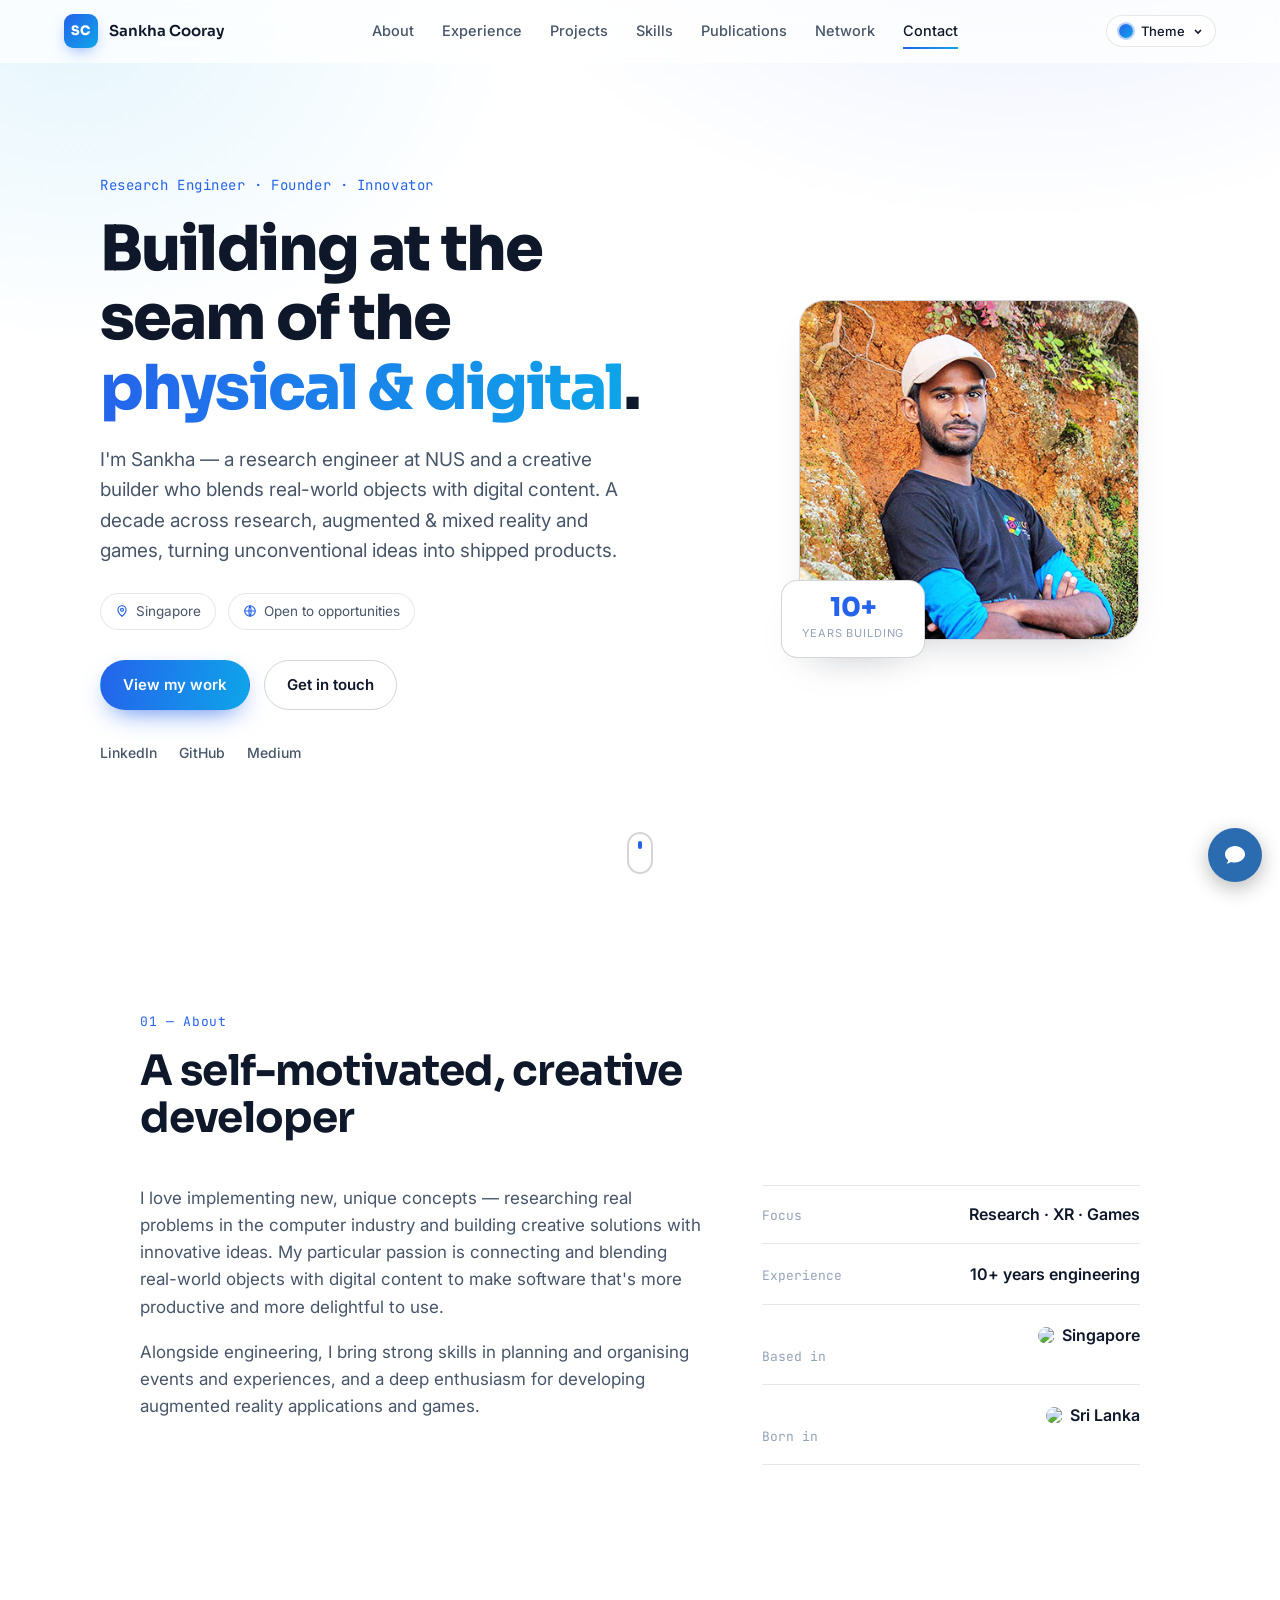
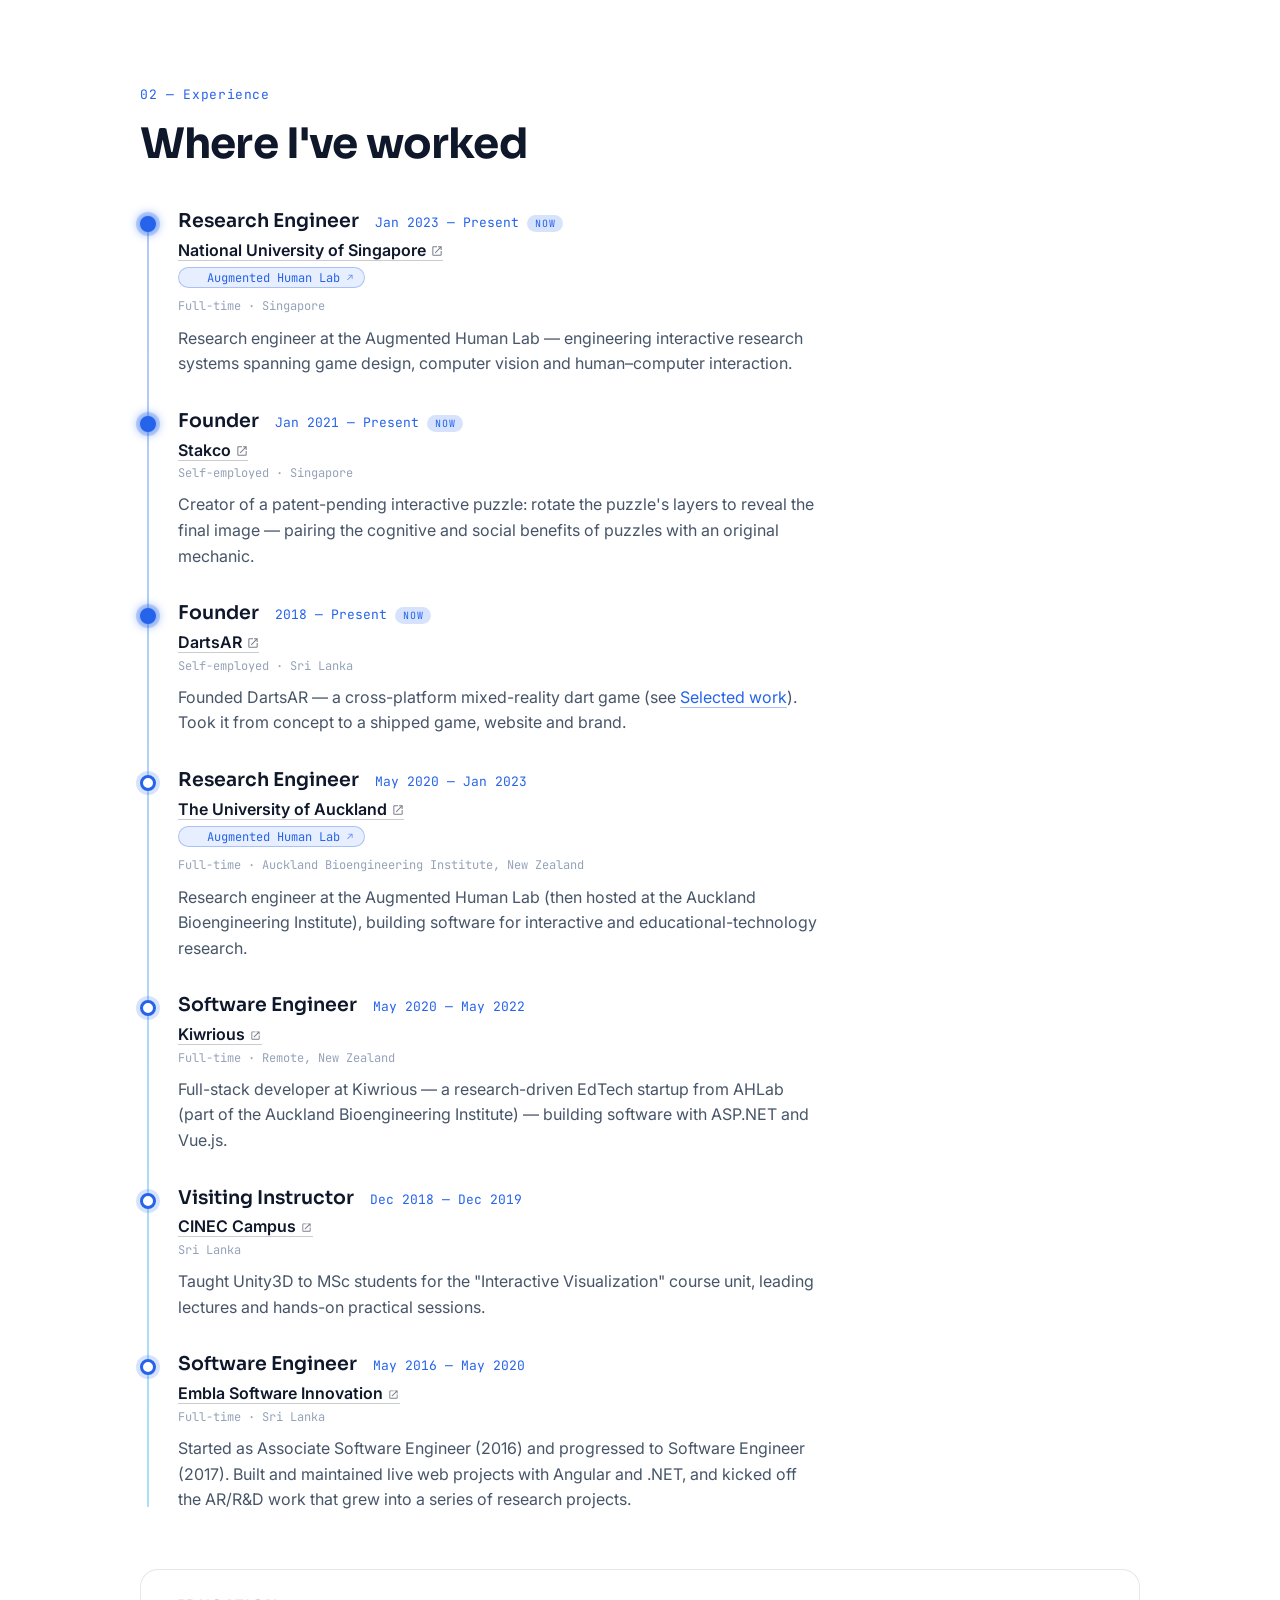
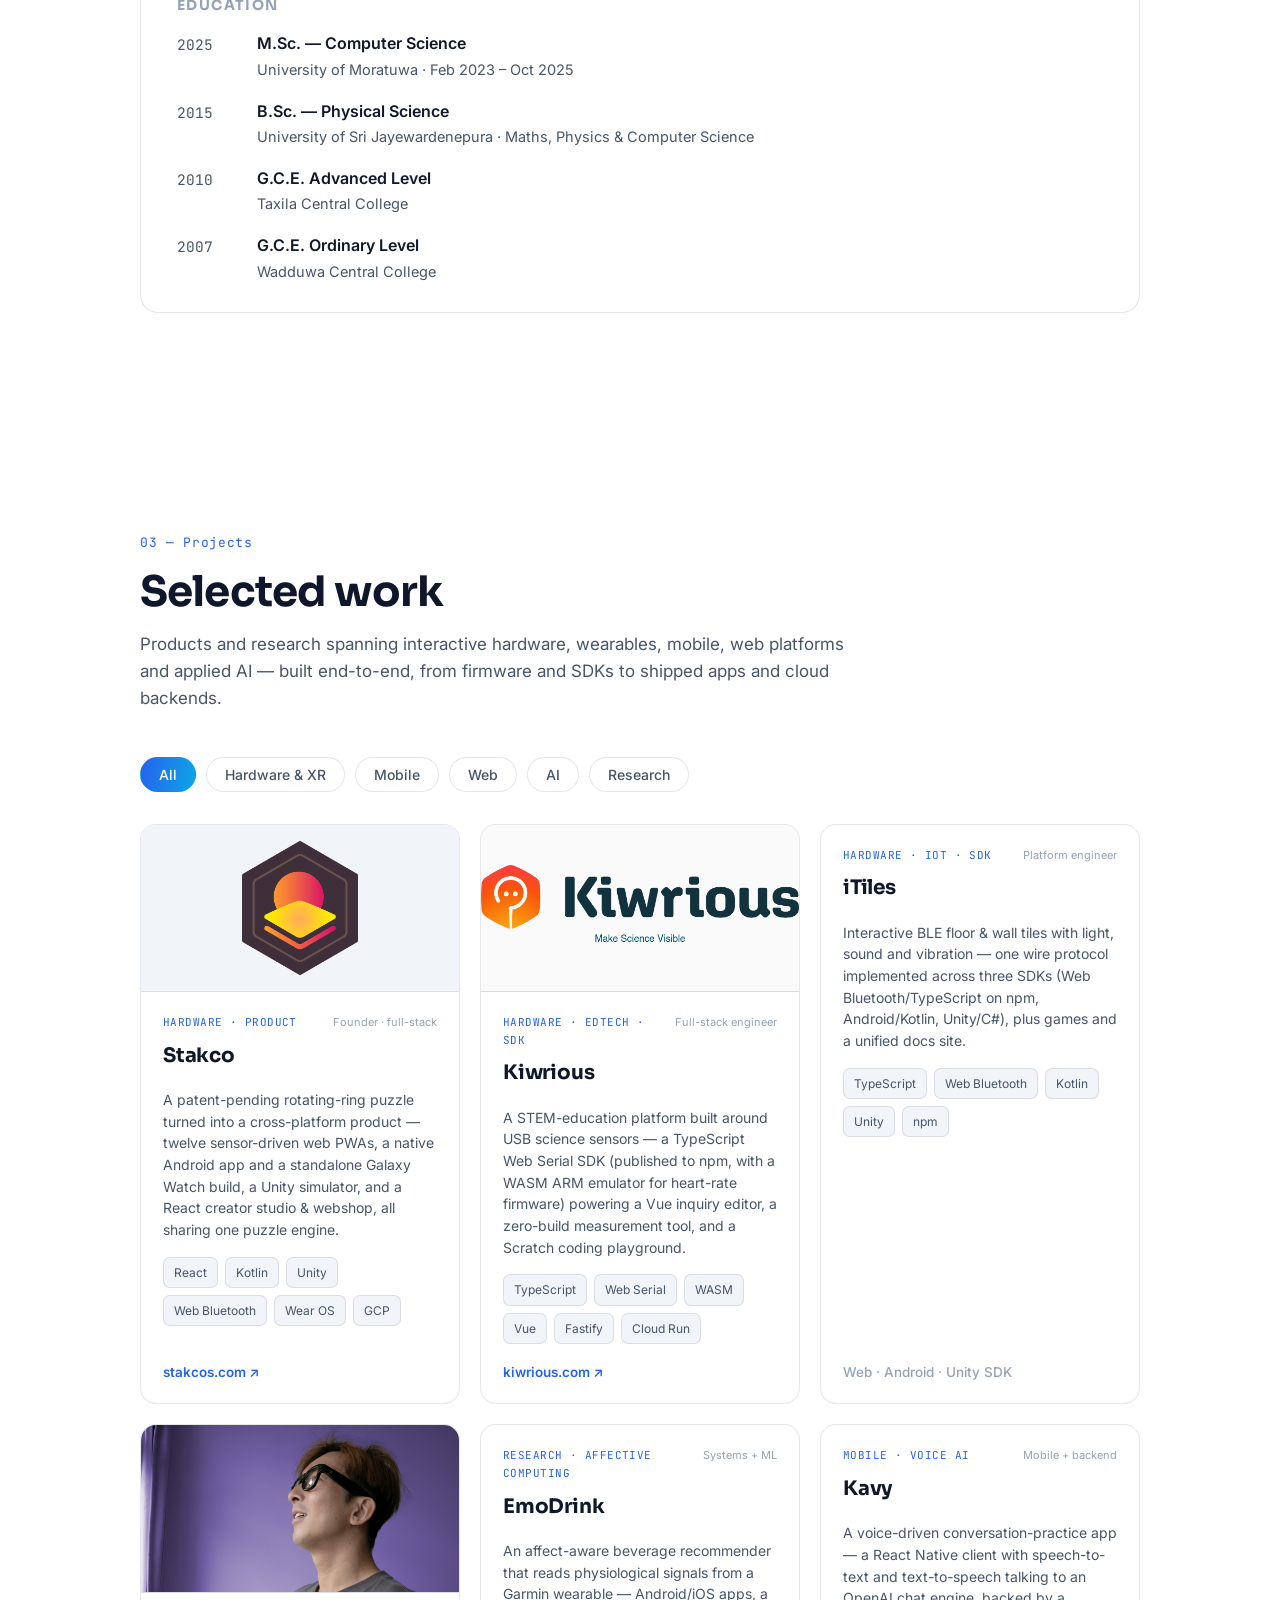
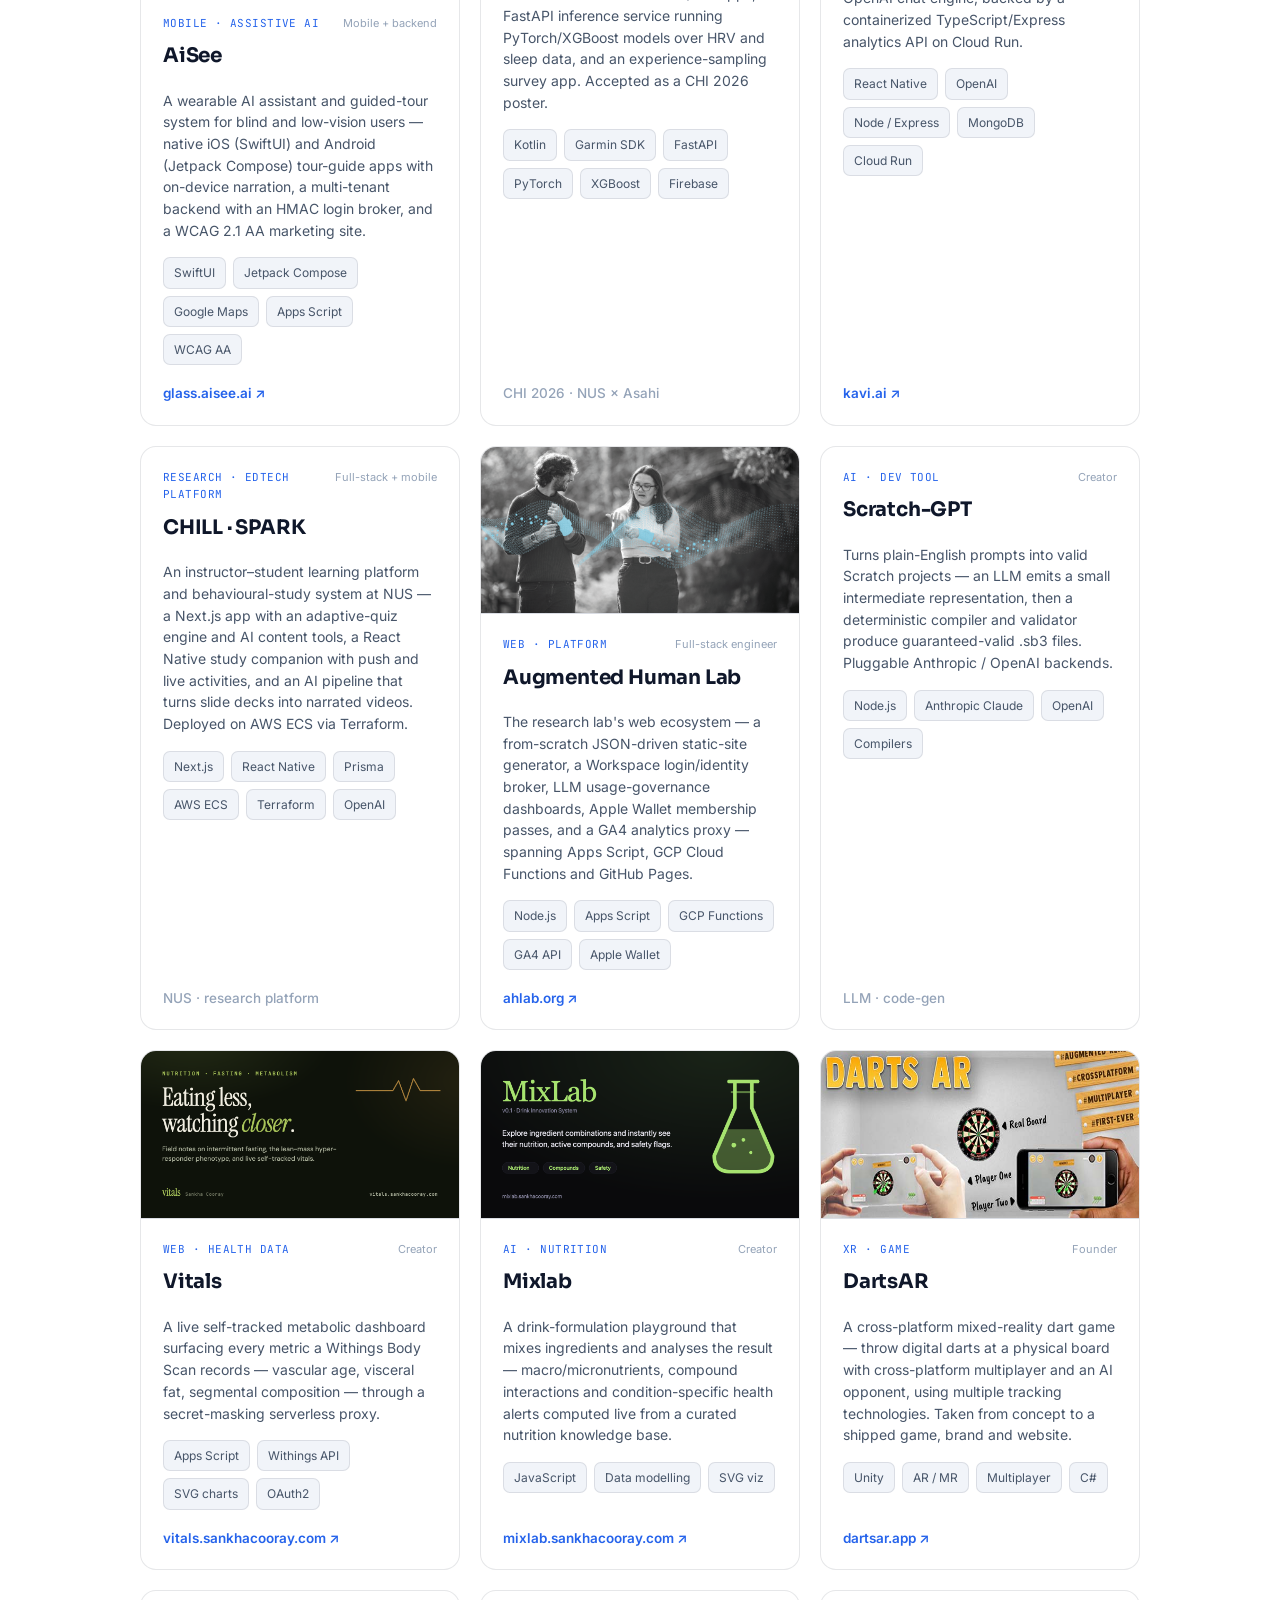
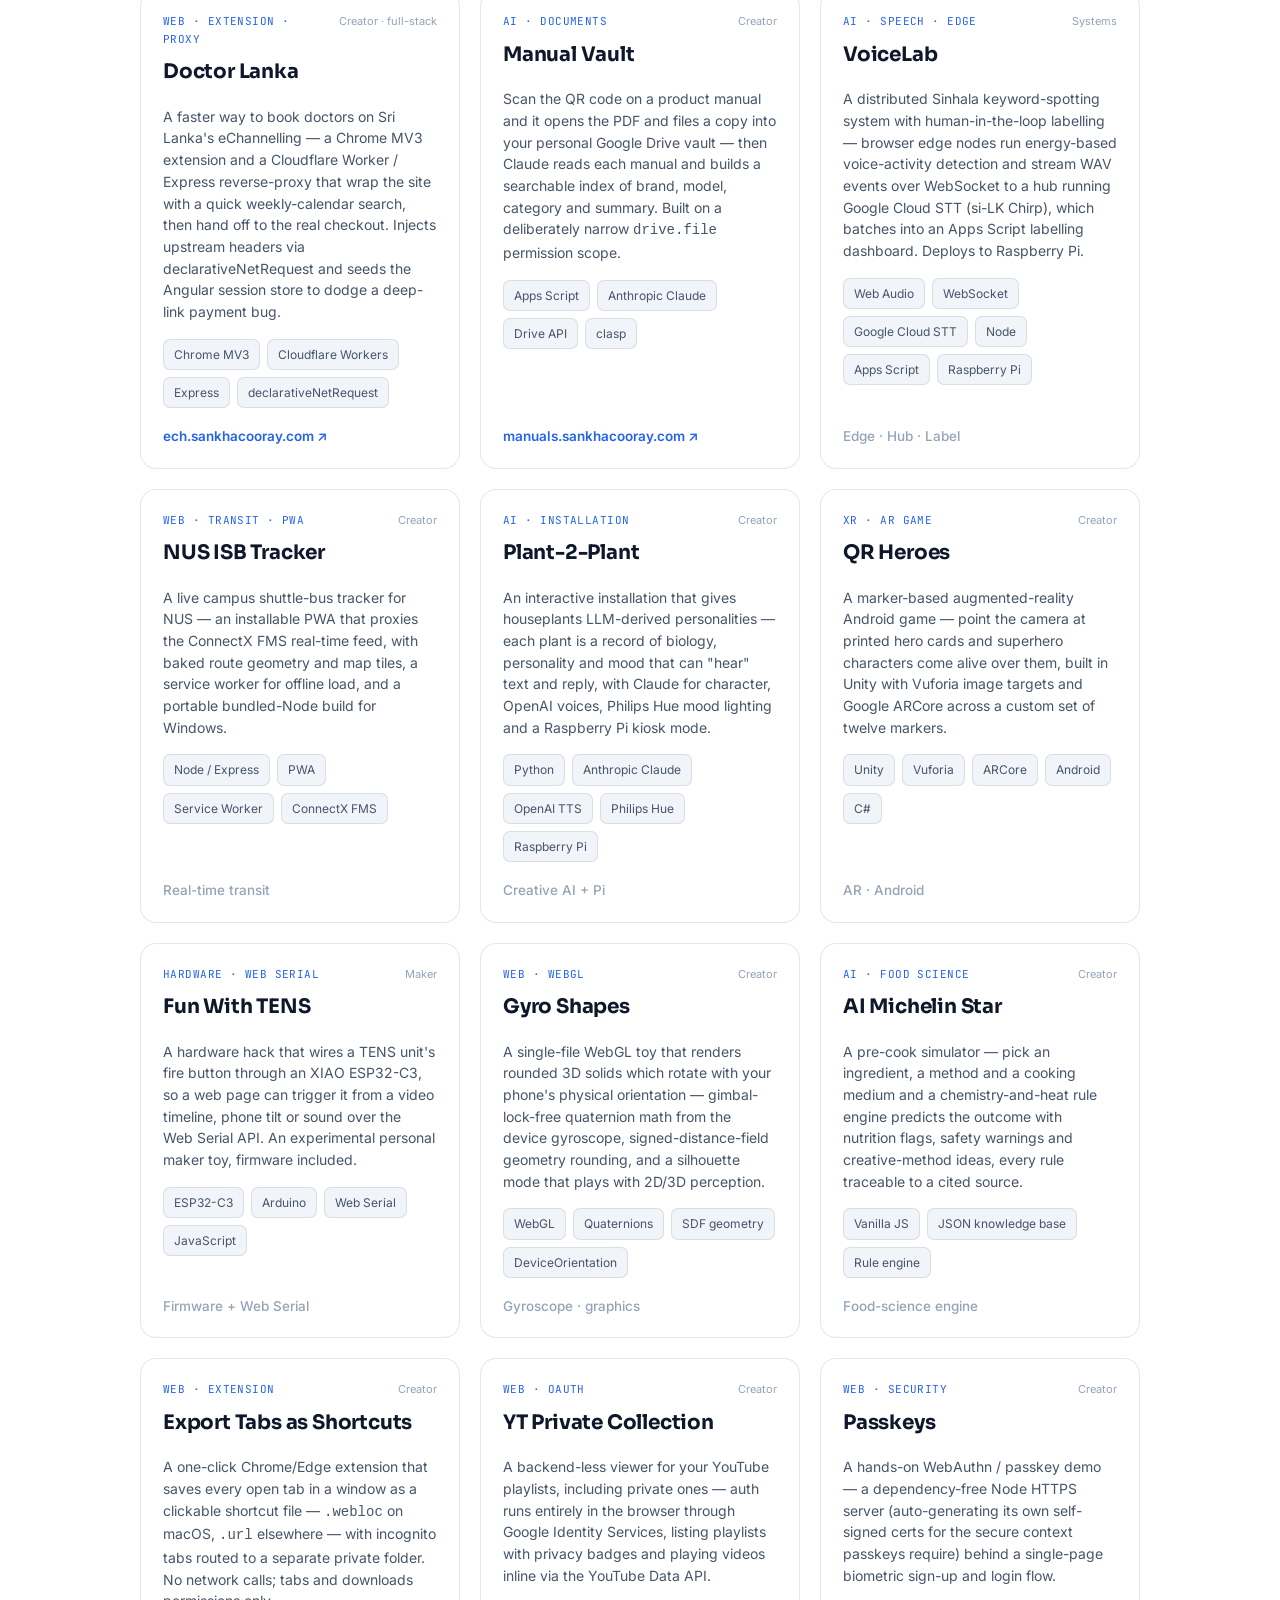
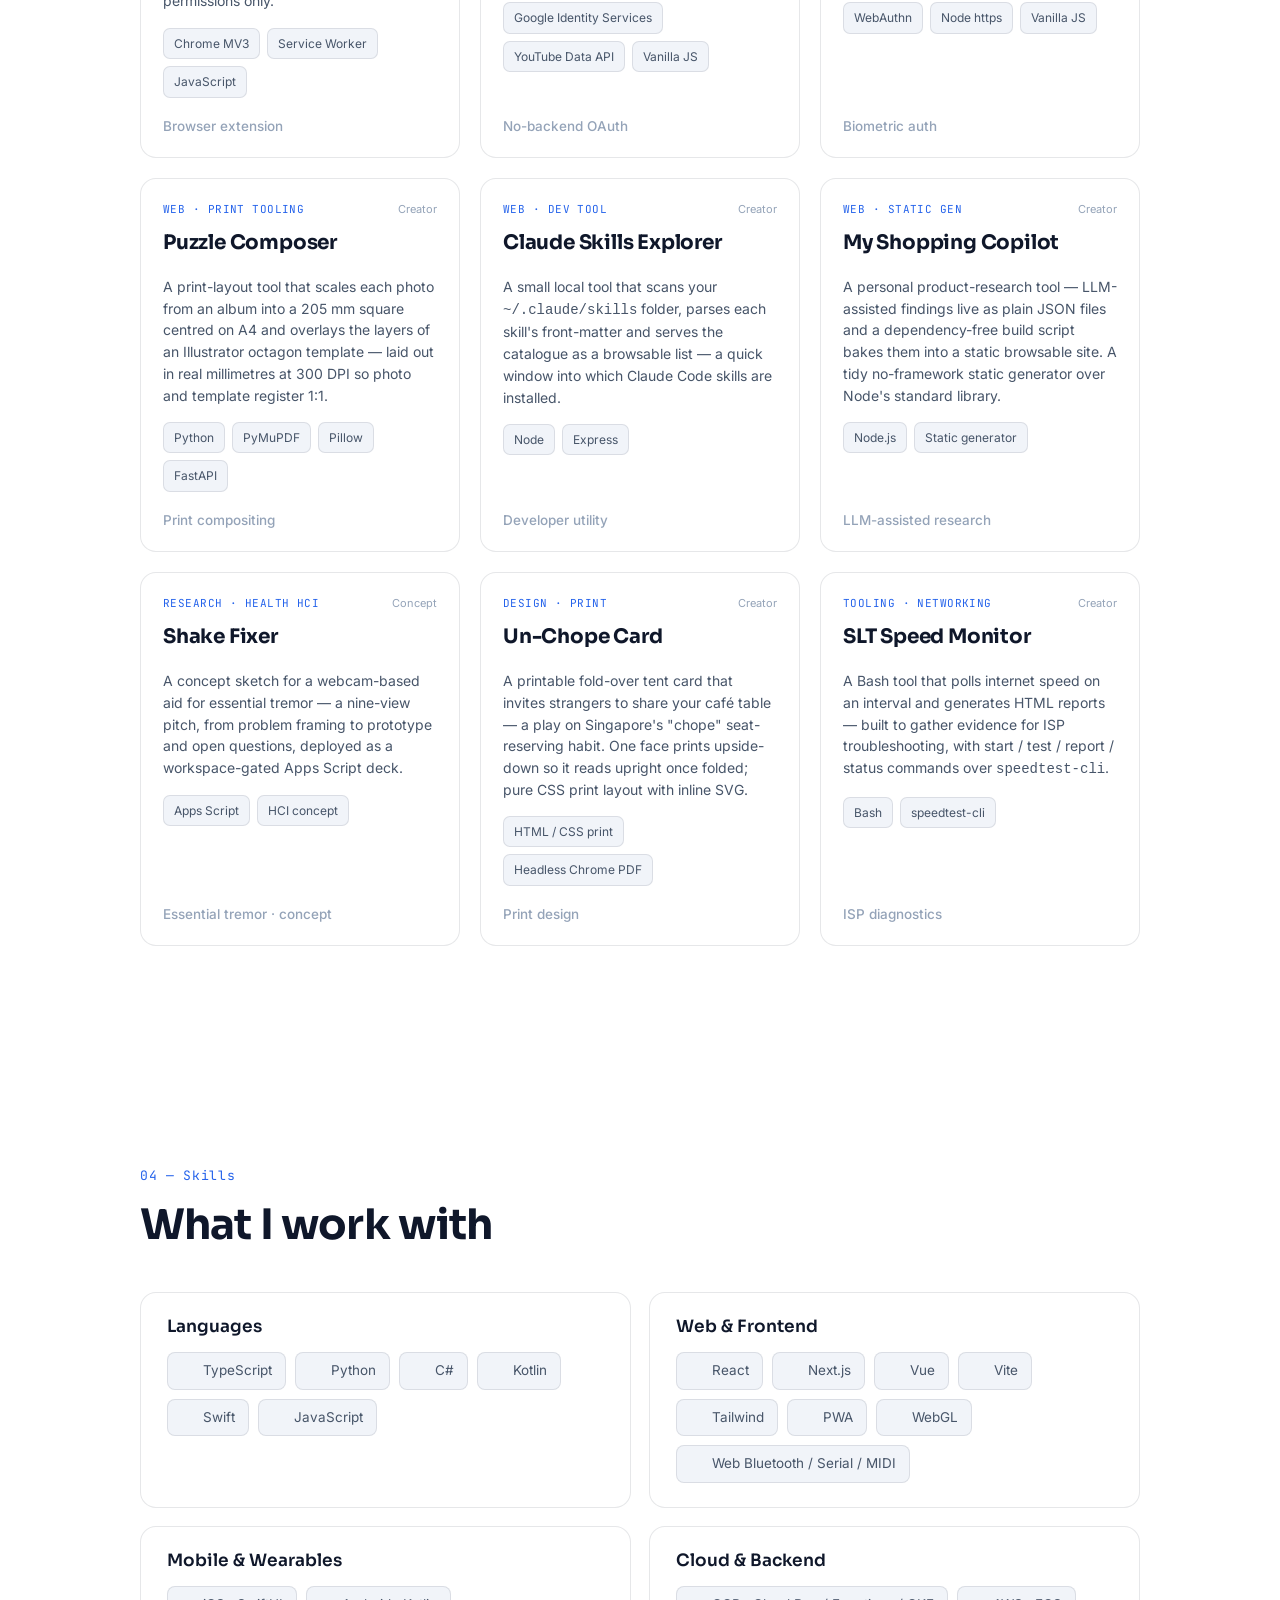
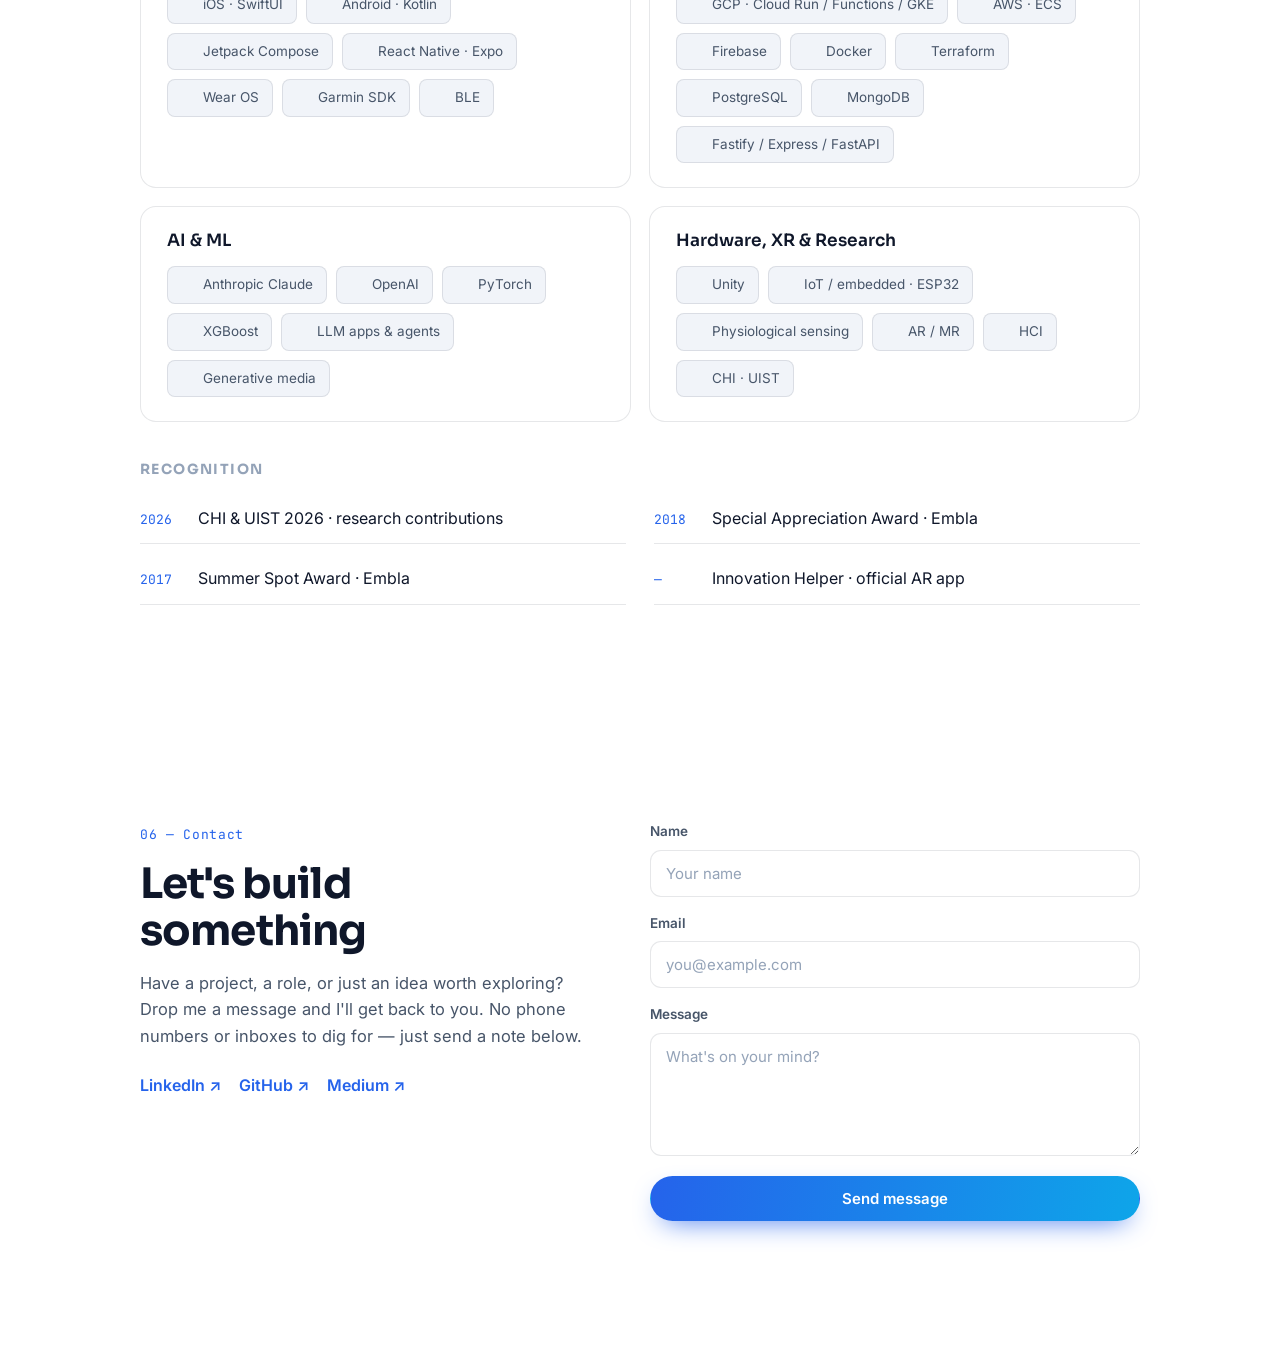
==== commit 33a361a4: "Projects: add 18 sclab projects missing from the grid Adds cards for the lab projects not yet repres" ====
--- a/index.html
+++ b/index.html
@@ -456,6 +456,258 @@
             </div>
           </div>
         </article>
+        <article class="proj reveal" data-cat="web">
+          <div class="pcard">
+            <div class="pcard-body">
+              <div class="pcard-top">
+                <span class="pcard-tag">Web · Extension · Proxy</span>
+                <span class="pcard-role">Creator · full-stack</span>
+              </div>
+              <h3 class="pcard-title">Doctor Lanka</h3>
+              <p class="pcard-desc">A faster way to book doctors on Sri Lanka's eChannelling — a Chrome MV3 extension and a Cloudflare&nbsp;Worker / Express reverse-proxy that wrap the site with a quick weekly-calendar search, then hand off to the real checkout. Injects upstream headers via declarativeNetRequest and seeds the Angular session store to dodge a deep-link payment bug.</p>
+              <ul class="pcard-tech"><li>Chrome MV3</li><li>Cloudflare Workers</li><li>Express</li><li>declarativeNetRequest</li></ul>
+              <a class="pcard-link" href="https://ech.sankhacooray.com" target="_blank" rel="noopener">ech.sankhacooray.com ↗</a>
+            </div>
+          </div>
+        </article>
+        <article class="proj reveal" data-cat="ai">
+          <div class="pcard">
+            <div class="pcard-body">
+              <div class="pcard-top">
+                <span class="pcard-tag">AI · Documents</span>
+                <span class="pcard-role">Creator</span>
+              </div>
+              <h3 class="pcard-title">Manual Vault</h3>
+              <p class="pcard-desc">Scan the QR code on a product manual and it opens the PDF and files a copy into your personal Google Drive vault — then Claude reads each manual and builds a searchable index of brand, model, category and summary. Built on a deliberately narrow <code>drive.file</code> permission scope.</p>
+              <ul class="pcard-tech"><li>Apps Script</li><li>Anthropic Claude</li><li>Drive API</li><li>clasp</li></ul>
+              <a class="pcard-link" href="https://manuals.sankhacooray.com" target="_blank" rel="noopener">manuals.sankhacooray.com ↗</a>
+            </div>
+          </div>
+        </article>
+        <article class="proj reveal" data-cat="ai">
+          <div class="pcard">
+            <div class="pcard-body">
+              <div class="pcard-top">
+                <span class="pcard-tag">AI · Speech · Edge</span>
+                <span class="pcard-role">Systems</span>
+              </div>
+              <h3 class="pcard-title">VoiceLab</h3>
+              <p class="pcard-desc">A distributed Sinhala keyword-spotting system with human-in-the-loop labelling — browser edge nodes run energy-based voice-activity detection and stream WAV events over WebSocket to a hub running Google&nbsp;Cloud STT (si-LK Chirp), which batches into an Apps&nbsp;Script labelling dashboard. Deploys to Raspberry&nbsp;Pi.</p>
+              <ul class="pcard-tech"><li>Web Audio</li><li>WebSocket</li><li>Google Cloud STT</li><li>Node</li><li>Apps Script</li><li>Raspberry Pi</li></ul>
+              <span class="pcard-link muted">Edge · Hub · Label</span>
+            </div>
+          </div>
+        </article>
+        <article class="proj reveal" data-cat="web">
+          <div class="pcard">
+            <div class="pcard-body">
+              <div class="pcard-top">
+                <span class="pcard-tag">Web · Transit · PWA</span>
+                <span class="pcard-role">Creator</span>
+              </div>
+              <h3 class="pcard-title">NUS ISB Tracker</h3>
+              <p class="pcard-desc">A live campus shuttle-bus tracker for NUS — an installable PWA that proxies the ConnectX&nbsp;FMS real-time feed, with baked route geometry and map tiles, a service worker for offline load, and a portable bundled-Node build for Windows.</p>
+              <ul class="pcard-tech"><li>Node / Express</li><li>PWA</li><li>Service Worker</li><li>ConnectX FMS</li></ul>
+              <span class="pcard-link muted">Real-time transit</span>
+            </div>
+          </div>
+        </article>
+        <article class="proj reveal" data-cat="ai">
+          <div class="pcard">
+            <div class="pcard-body">
+              <div class="pcard-top">
+                <span class="pcard-tag">AI · Installation</span>
+                <span class="pcard-role">Creator</span>
+              </div>
+              <h3 class="pcard-title">Plant-2-Plant</h3>
+              <p class="pcard-desc">An interactive installation that gives houseplants LLM-derived personalities — each plant is a record of biology, personality and mood that can "hear" text and reply, with Claude for character, OpenAI voices, Philips&nbsp;Hue mood lighting and a Raspberry&nbsp;Pi kiosk mode.</p>
+              <ul class="pcard-tech"><li>Python</li><li>Anthropic Claude</li><li>OpenAI TTS</li><li>Philips Hue</li><li>Raspberry Pi</li></ul>
+              <span class="pcard-link muted">Creative AI + Pi</span>
+            </div>
+          </div>
+        </article>
+        <article class="proj reveal" data-cat="hardware">
+          <div class="pcard">
+            <div class="pcard-body">
+              <div class="pcard-top">
+                <span class="pcard-tag">XR · AR game</span>
+                <span class="pcard-role">Creator</span>
+              </div>
+              <h3 class="pcard-title">QR Heroes</h3>
+              <p class="pcard-desc">A marker-based augmented-reality Android game — point the camera at printed hero cards and superhero characters come alive over them, built in Unity with Vuforia image targets and Google&nbsp;ARCore across a custom set of twelve markers.</p>
+              <ul class="pcard-tech"><li>Unity</li><li>Vuforia</li><li>ARCore</li><li>Android</li><li>C#</li></ul>
+              <span class="pcard-link muted">AR · Android</span>
+            </div>
+          </div>
+        </article>
+        <article class="proj reveal" data-cat="hardware">
+          <div class="pcard">
+            <div class="pcard-body">
+              <div class="pcard-top">
+                <span class="pcard-tag">Hardware · Web Serial</span>
+                <span class="pcard-role">Maker</span>
+              </div>
+              <h3 class="pcard-title">Fun With TENS</h3>
+              <p class="pcard-desc">A hardware hack that wires a TENS unit's fire button through an XIAO&nbsp;ESP32-C3, so a web page can trigger it from a video timeline, phone tilt or sound over the Web&nbsp;Serial API. An experimental personal maker toy, firmware included.</p>
+              <ul class="pcard-tech"><li>ESP32-C3</li><li>Arduino</li><li>Web Serial</li><li>JavaScript</li></ul>
+              <span class="pcard-link muted">Firmware + Web Serial</span>
+            </div>
+          </div>
+        </article>
+        <article class="proj reveal" data-cat="web">
+          <div class="pcard">
+            <div class="pcard-body">
+              <div class="pcard-top">
+                <span class="pcard-tag">Web · WebGL</span>
+                <span class="pcard-role">Creator</span>
+              </div>
+              <h3 class="pcard-title">Gyro Shapes</h3>
+              <p class="pcard-desc">A single-file WebGL toy that renders rounded 3D solids which rotate with your phone's physical orientation — gimbal-lock-free quaternion math from the device gyroscope, signed-distance-field geometry rounding, and a silhouette mode that plays with 2D/3D perception.</p>
+              <ul class="pcard-tech"><li>WebGL</li><li>Quaternions</li><li>SDF geometry</li><li>DeviceOrientation</li></ul>
+              <span class="pcard-link muted">Gyroscope · graphics</span>
+            </div>
+          </div>
+        </article>
+        <article class="proj reveal" data-cat="ai">
+          <div class="pcard">
+            <div class="pcard-body">
+              <div class="pcard-top">
+                <span class="pcard-tag">AI · Food science</span>
+                <span class="pcard-role">Creator</span>
+              </div>
+              <h3 class="pcard-title">AI Michelin Star</h3>
+              <p class="pcard-desc">A pre-cook simulator — pick an ingredient, a method and a cooking medium and a chemistry-and-heat rule engine predicts the outcome with nutrition flags, safety warnings and creative-method ideas, every rule traceable to a cited source.</p>
+              <ul class="pcard-tech"><li>Vanilla JS</li><li>JSON knowledge base</li><li>Rule engine</li></ul>
+              <span class="pcard-link muted">Food-science engine</span>
+            </div>
+          </div>
+        </article>
+        <article class="proj reveal" data-cat="web">
+          <div class="pcard">
+            <div class="pcard-body">
+              <div class="pcard-top">
+                <span class="pcard-tag">Web · Extension</span>
+                <span class="pcard-role">Creator</span>
+              </div>
+              <h3 class="pcard-title">Export Tabs as Shortcuts</h3>
+              <p class="pcard-desc">A one-click Chrome/Edge extension that saves every open tab in a window as a clickable shortcut file — <code>.webloc</code> on macOS, <code>.url</code> elsewhere — with incognito tabs routed to a separate private folder. No network calls; tabs and downloads permissions only.</p>
+              <ul class="pcard-tech"><li>Chrome MV3</li><li>Service Worker</li><li>JavaScript</li></ul>
+              <span class="pcard-link muted">Browser extension</span>
+            </div>
+          </div>
+        </article>
+        <article class="proj reveal" data-cat="web">
+          <div class="pcard">
+            <div class="pcard-body">
+              <div class="pcard-top">
+                <span class="pcard-tag">Web · OAuth</span>
+                <span class="pcard-role">Creator</span>
+              </div>
+              <h3 class="pcard-title">YT Private Collection</h3>
+              <p class="pcard-desc">A backend-less viewer for your YouTube playlists, including private ones — auth runs entirely in the browser through Google&nbsp;Identity&nbsp;Services, listing playlists with privacy badges and playing videos inline via the YouTube&nbsp;Data&nbsp;API.</p>
+              <ul class="pcard-tech"><li>Google Identity Services</li><li>YouTube Data API</li><li>Vanilla JS</li></ul>
+              <span class="pcard-link muted">No-backend OAuth</span>
+            </div>
+          </div>
+        </article>
+        <article class="proj reveal" data-cat="web">
+          <div class="pcard">
+            <div class="pcard-body">
+              <div class="pcard-top">
+                <span class="pcard-tag">Web · Security</span>
+                <span class="pcard-role">Creator</span>
+              </div>
+              <h3 class="pcard-title">Passkeys</h3>
+              <p class="pcard-desc">A hands-on WebAuthn / passkey demo — a dependency-free Node HTTPS server (auto-generating its own self-signed certs for the secure context passkeys require) behind a single-page biometric sign-up and login flow.</p>
+              <ul class="pcard-tech"><li>WebAuthn</li><li>Node https</li><li>Vanilla JS</li></ul>
+              <span class="pcard-link muted">Biometric auth</span>
+            </div>
+          </div>
+        </article>
+        <article class="proj reveal" data-cat="web">
+          <div class="pcard">
+            <div class="pcard-body">
+              <div class="pcard-top">
+                <span class="pcard-tag">Web · Print tooling</span>
+                <span class="pcard-role">Creator</span>
+              </div>
+              <h3 class="pcard-title">Puzzle Composer</h3>
+              <p class="pcard-desc">A print-layout tool that scales each photo from an album into a 205&nbsp;mm square centred on A4 and overlays the layers of an Illustrator octagon template — laid out in real millimetres at 300&nbsp;DPI so photo and template register 1:1.</p>
+              <ul class="pcard-tech"><li>Python</li><li>PyMuPDF</li><li>Pillow</li><li>FastAPI</li></ul>
+              <span class="pcard-link muted">Print compositing</span>
+            </div>
+          </div>
+        </article>
+        <article class="proj reveal" data-cat="web">
+          <div class="pcard">
+            <div class="pcard-body">
+              <div class="pcard-top">
+                <span class="pcard-tag">Web · Dev tool</span>
+                <span class="pcard-role">Creator</span>
+              </div>
+              <h3 class="pcard-title">Claude Skills Explorer</h3>
+              <p class="pcard-desc">A small local tool that scans your <code>~/.claude/skills</code> folder, parses each skill's front-matter and serves the catalogue as a browsable list — a quick window into which Claude&nbsp;Code skills are installed.</p>
+              <ul class="pcard-tech"><li>Node</li><li>Express</li></ul>
+              <span class="pcard-link muted">Developer utility</span>
+            </div>
+          </div>
+        </article>
+        <article class="proj reveal" data-cat="web">
+          <div class="pcard">
+            <div class="pcard-body">
+              <div class="pcard-top">
+                <span class="pcard-tag">Web · Static gen</span>
+                <span class="pcard-role">Creator</span>
+              </div>
+              <h3 class="pcard-title">My Shopping Copilot</h3>
+              <p class="pcard-desc">A personal product-research tool — LLM-assisted findings live as plain JSON files and a dependency-free build script bakes them into a static browsable site. A tidy no-framework static generator over Node's standard library.</p>
+              <ul class="pcard-tech"><li>Node.js</li><li>Static generator</li></ul>
+              <span class="pcard-link muted">LLM-assisted research</span>
+            </div>
+          </div>
+        </article>
+        <article class="proj reveal" data-cat="research">
+          <div class="pcard">
+            <div class="pcard-body">
+              <div class="pcard-top">
+                <span class="pcard-tag">Research · Health HCI</span>
+                <span class="pcard-role">Concept</span>
+              </div>
+              <h3 class="pcard-title">Shake Fixer</h3>
+              <p class="pcard-desc">A concept sketch for a webcam-based aid for essential tremor — a nine-view pitch, from problem framing to prototype and open questions, deployed as a workspace-gated Apps&nbsp;Script deck.</p>
+              <ul class="pcard-tech"><li>Apps Script</li><li>HCI concept</li></ul>
+              <span class="pcard-link muted">Essential tremor · concept</span>
+            </div>
+          </div>
+        </article>
+        <article class="proj reveal" data-cat="web">
+          <div class="pcard">
+            <div class="pcard-body">
+              <div class="pcard-top">
+                <span class="pcard-tag">Design · Print</span>
+                <span class="pcard-role">Creator</span>
+              </div>
+              <h3 class="pcard-title">Un-Chope Card</h3>
+              <p class="pcard-desc">A printable fold-over tent card that invites strangers to share your café table — a play on Singapore's "chope" seat-reserving habit. One face prints upside-down so it reads upright once folded; pure CSS print layout with inline SVG.</p>
+              <ul class="pcard-tech"><li>HTML / CSS print</li><li>Headless Chrome PDF</li></ul>
+              <span class="pcard-link muted">Print design</span>
+            </div>
+          </div>
+        </article>
+        <article class="proj reveal" data-cat="web">
+          <div class="pcard">
+            <div class="pcard-body">
+              <div class="pcard-top">
+                <span class="pcard-tag">Tooling · Networking</span>
+                <span class="pcard-role">Creator</span>
+              </div>
+              <h3 class="pcard-title">SLT Speed Monitor</h3>
+              <p class="pcard-desc">A Bash tool that polls internet speed on an interval and generates HTML reports — built to gather evidence for ISP troubleshooting, with start / test / report / status commands over <code>speedtest-cli</code>.</p>
+              <ul class="pcard-tech"><li>Bash</li><li>speedtest-cli</li></ul>
+              <span class="pcard-link muted">ISP diagnostics</span>
+            </div>
+          </div>
+        </article>
 
       </div>
     </section>
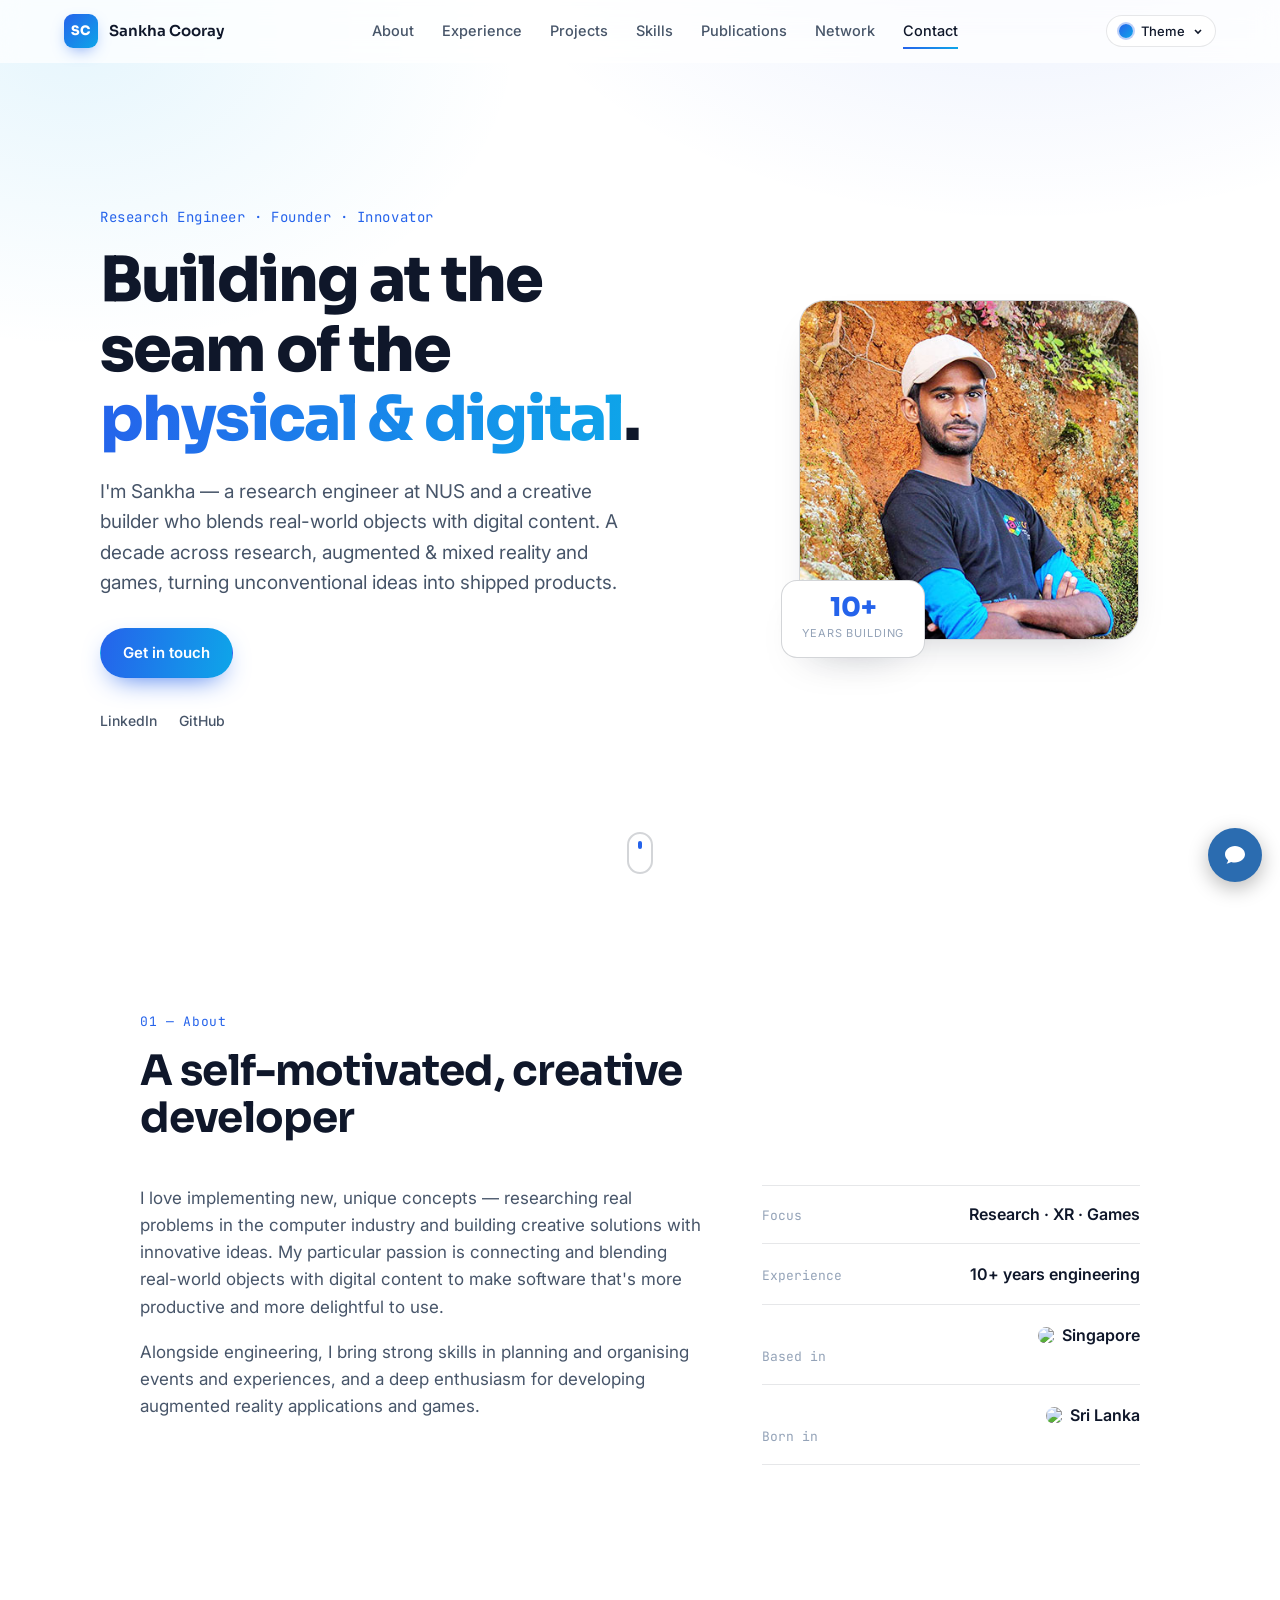
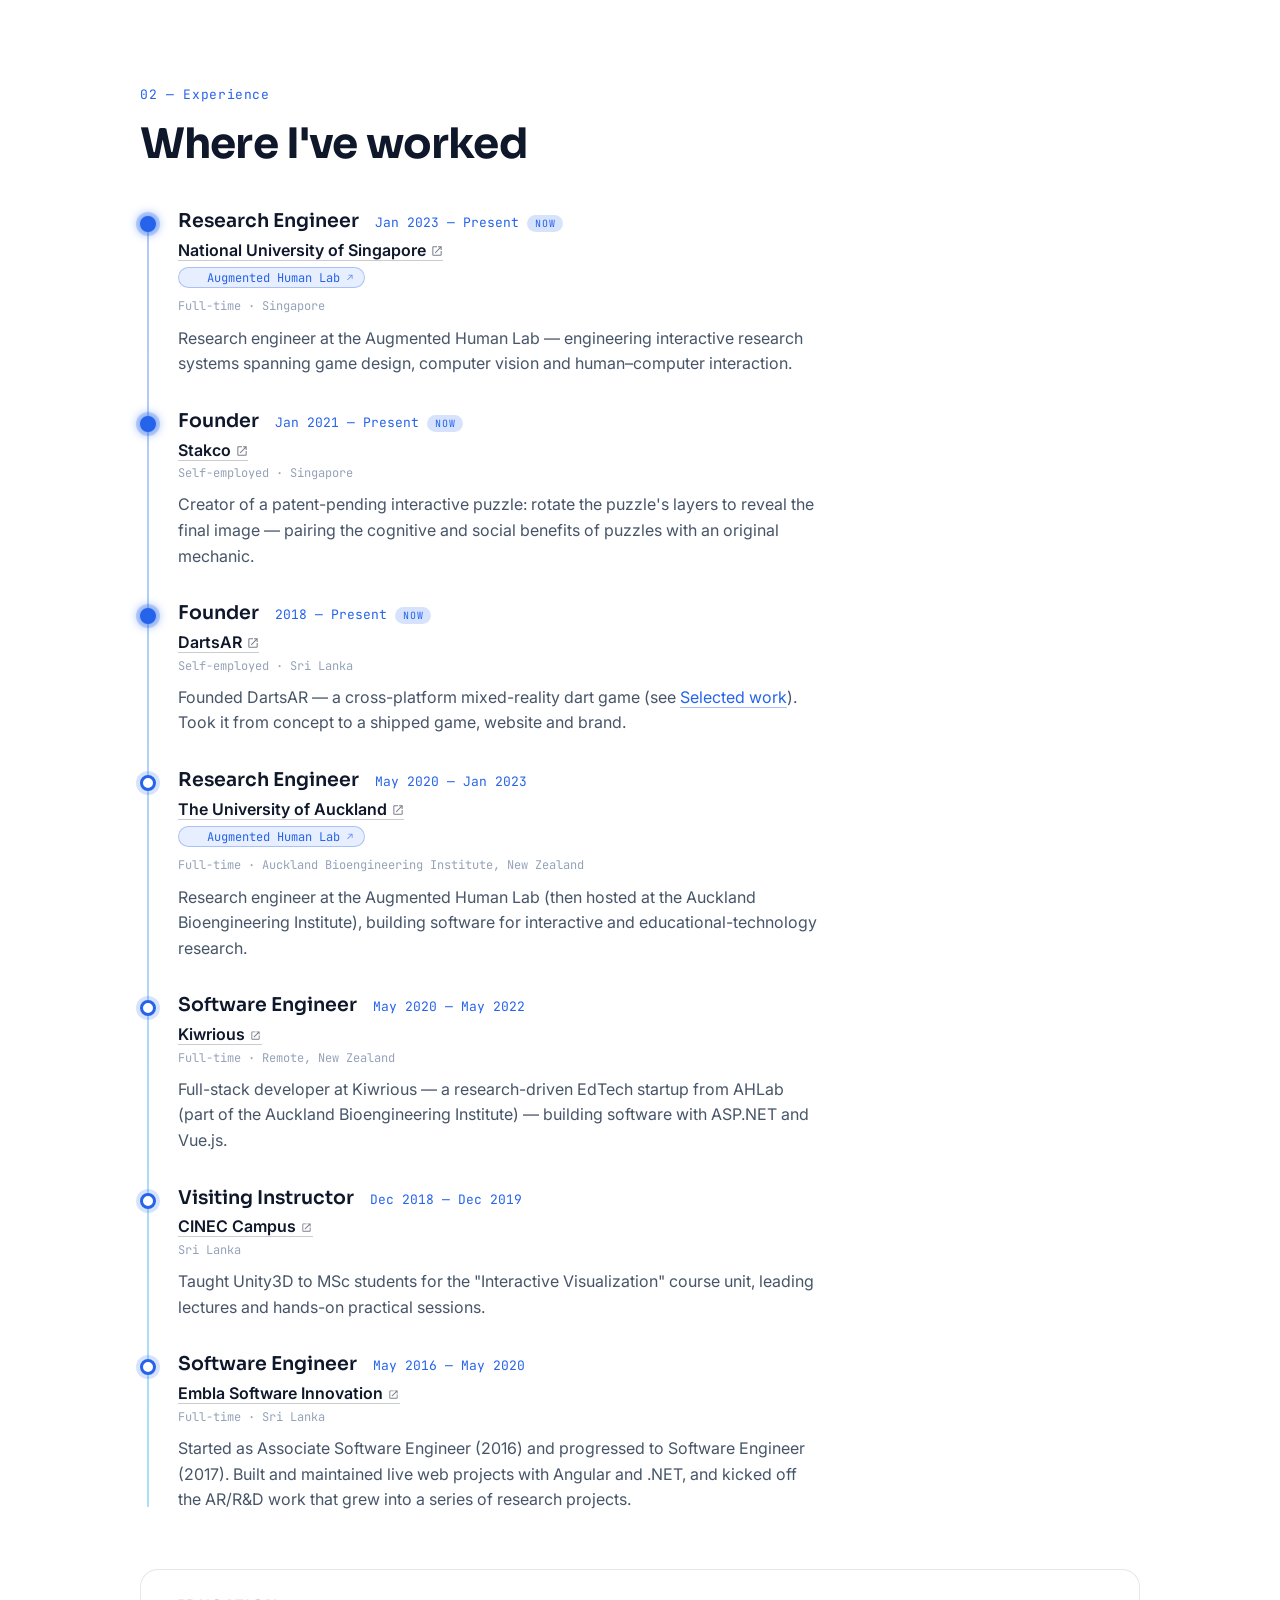
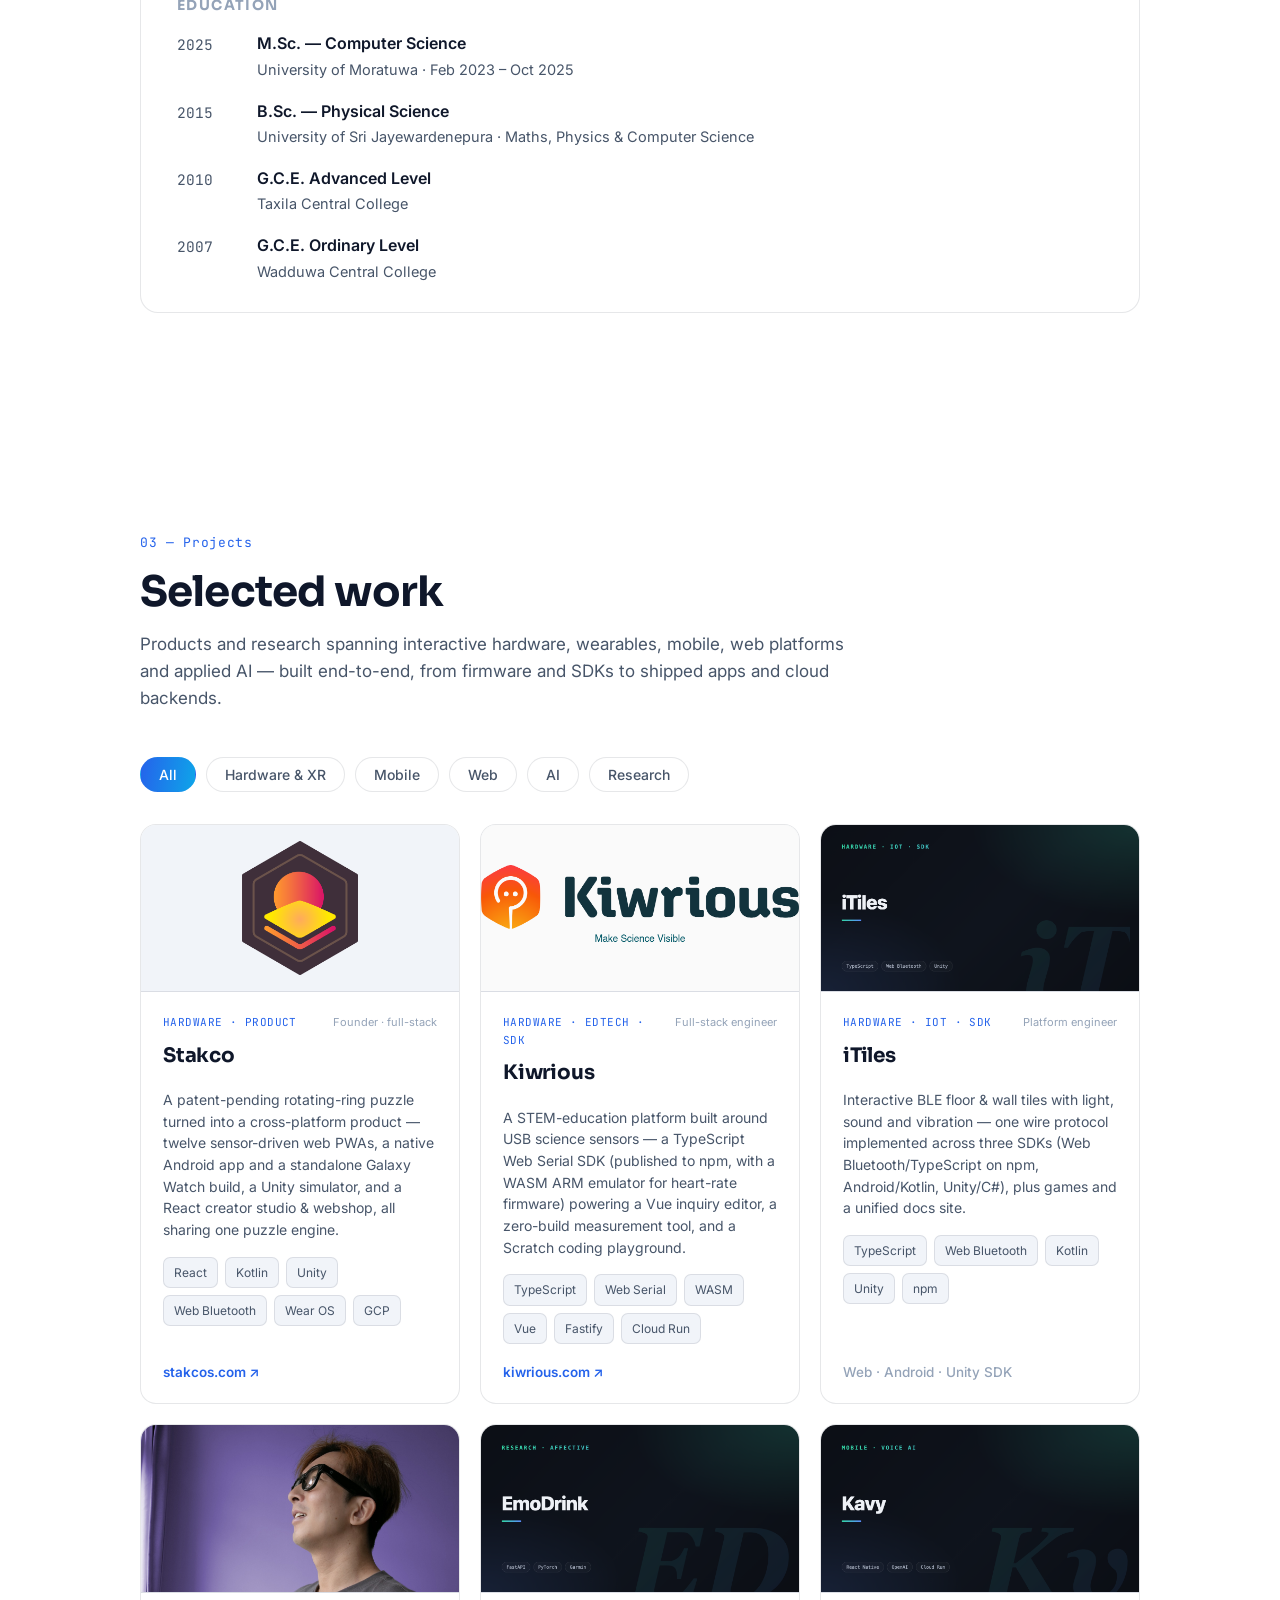
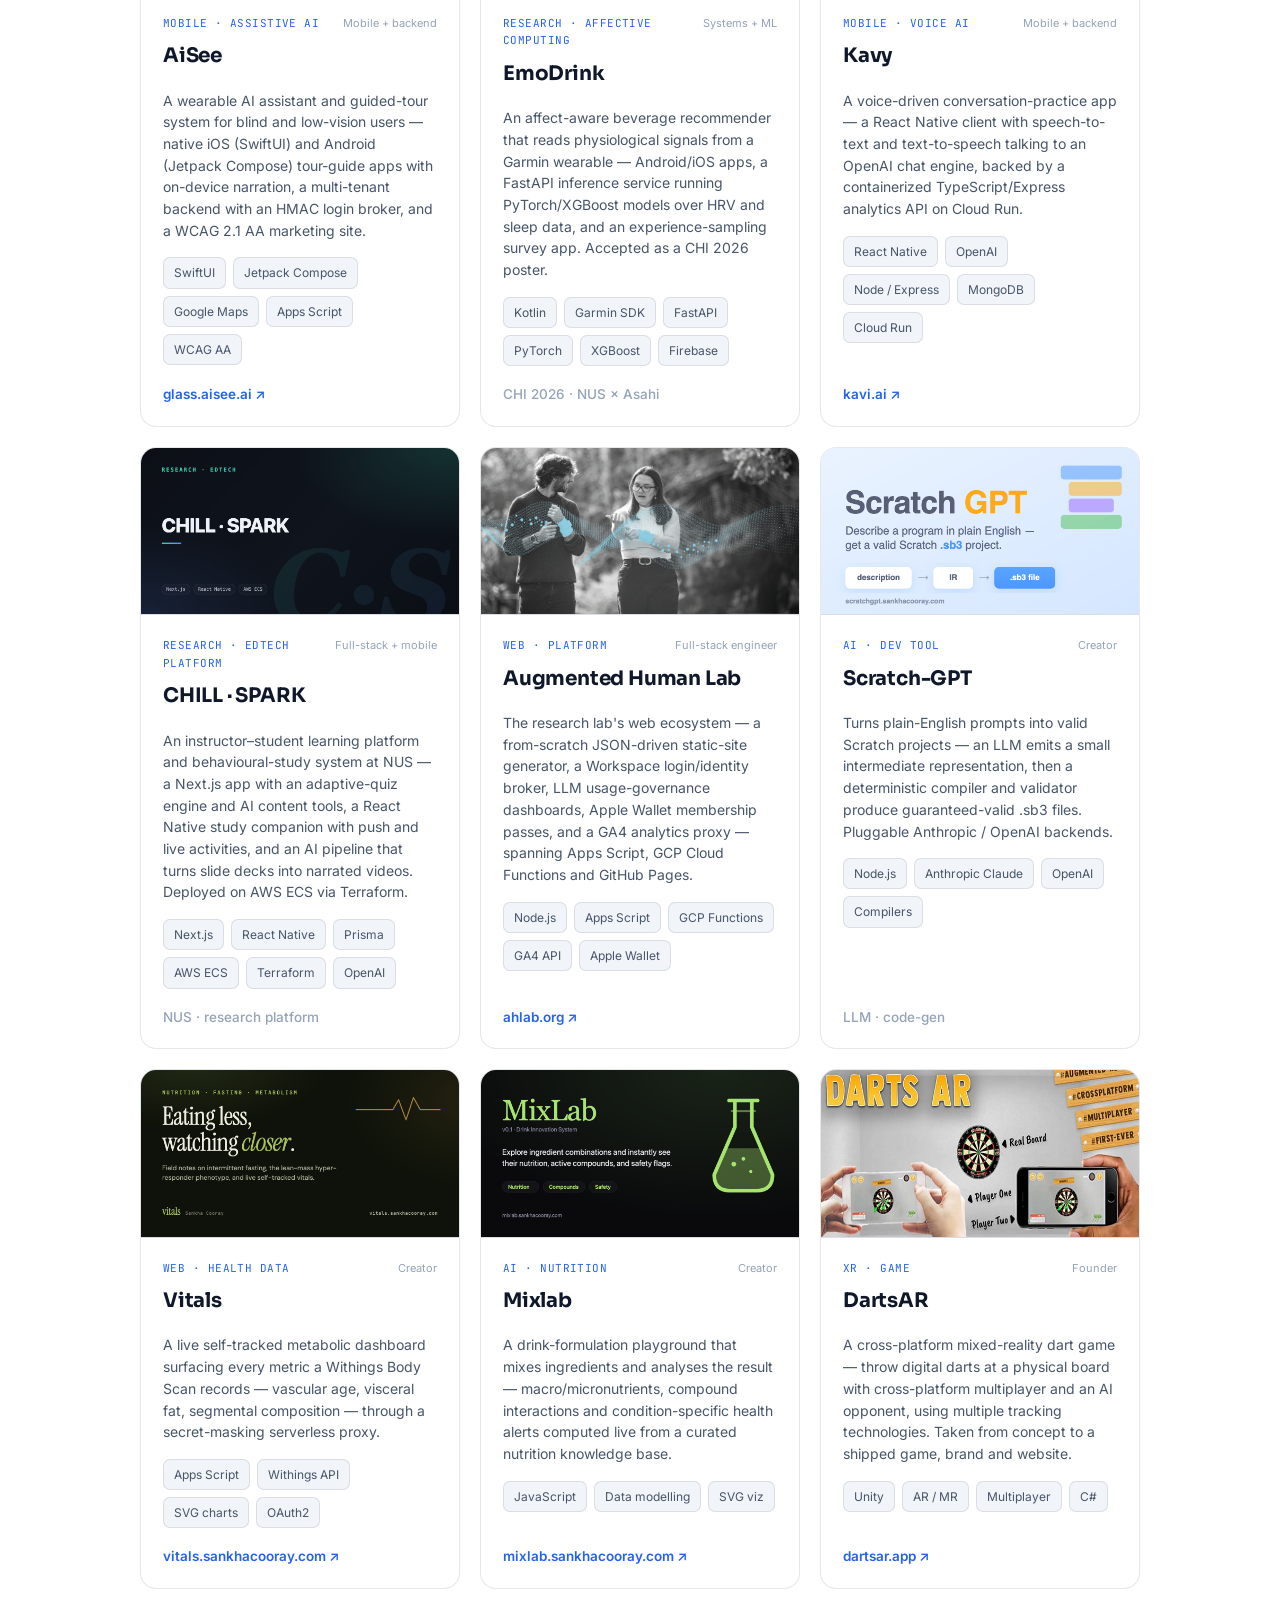
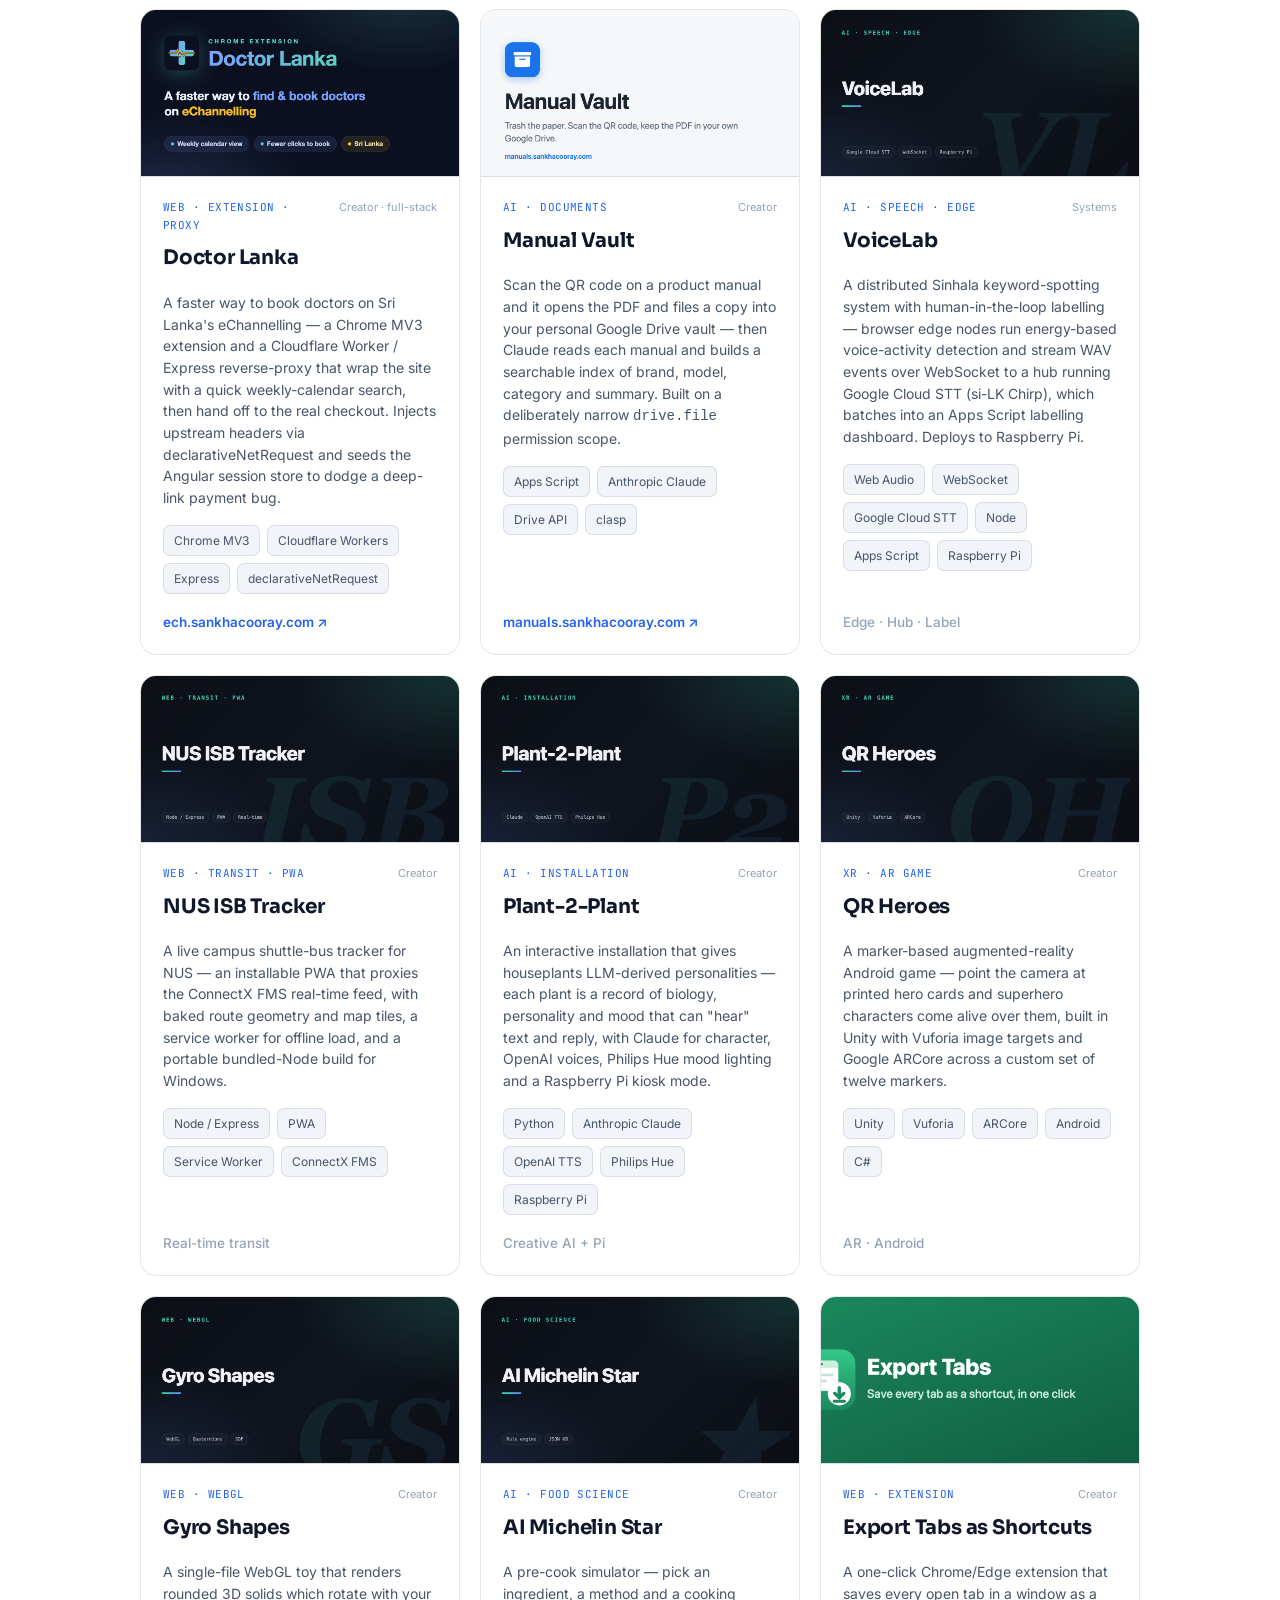
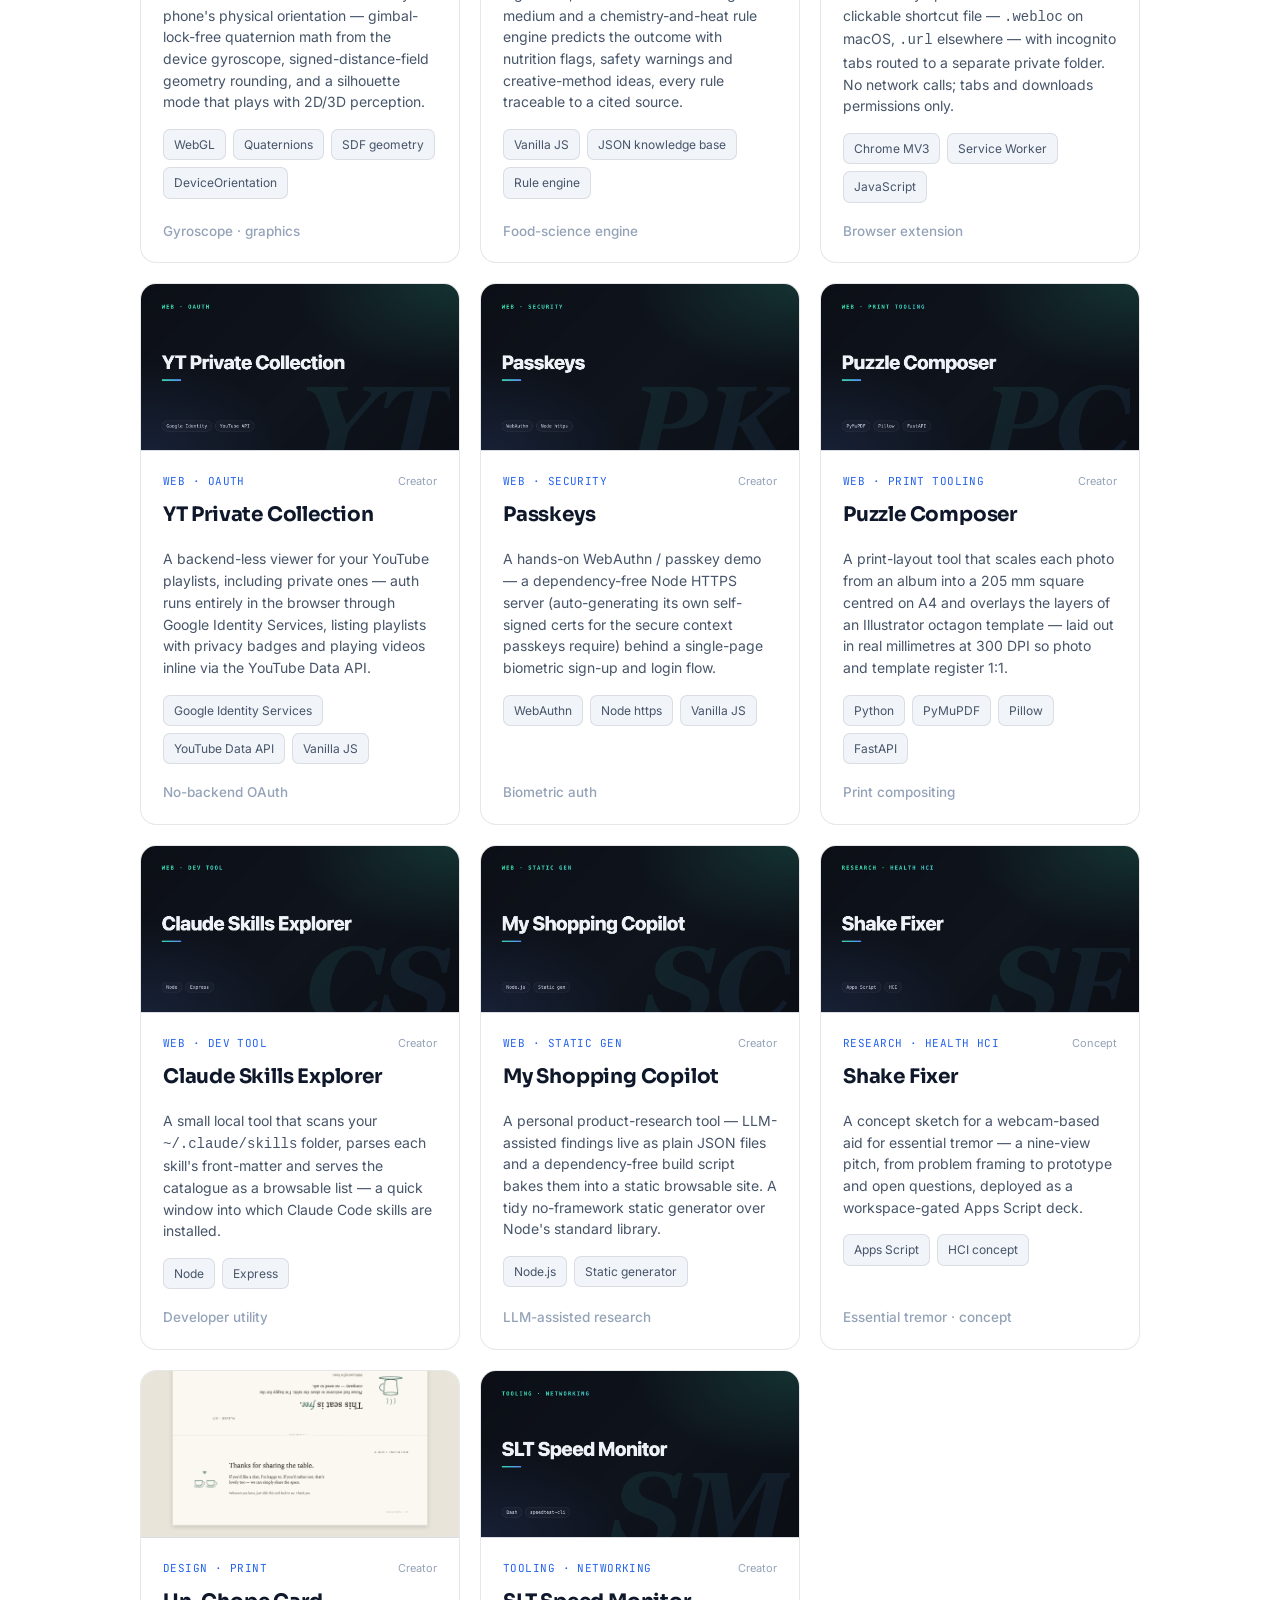
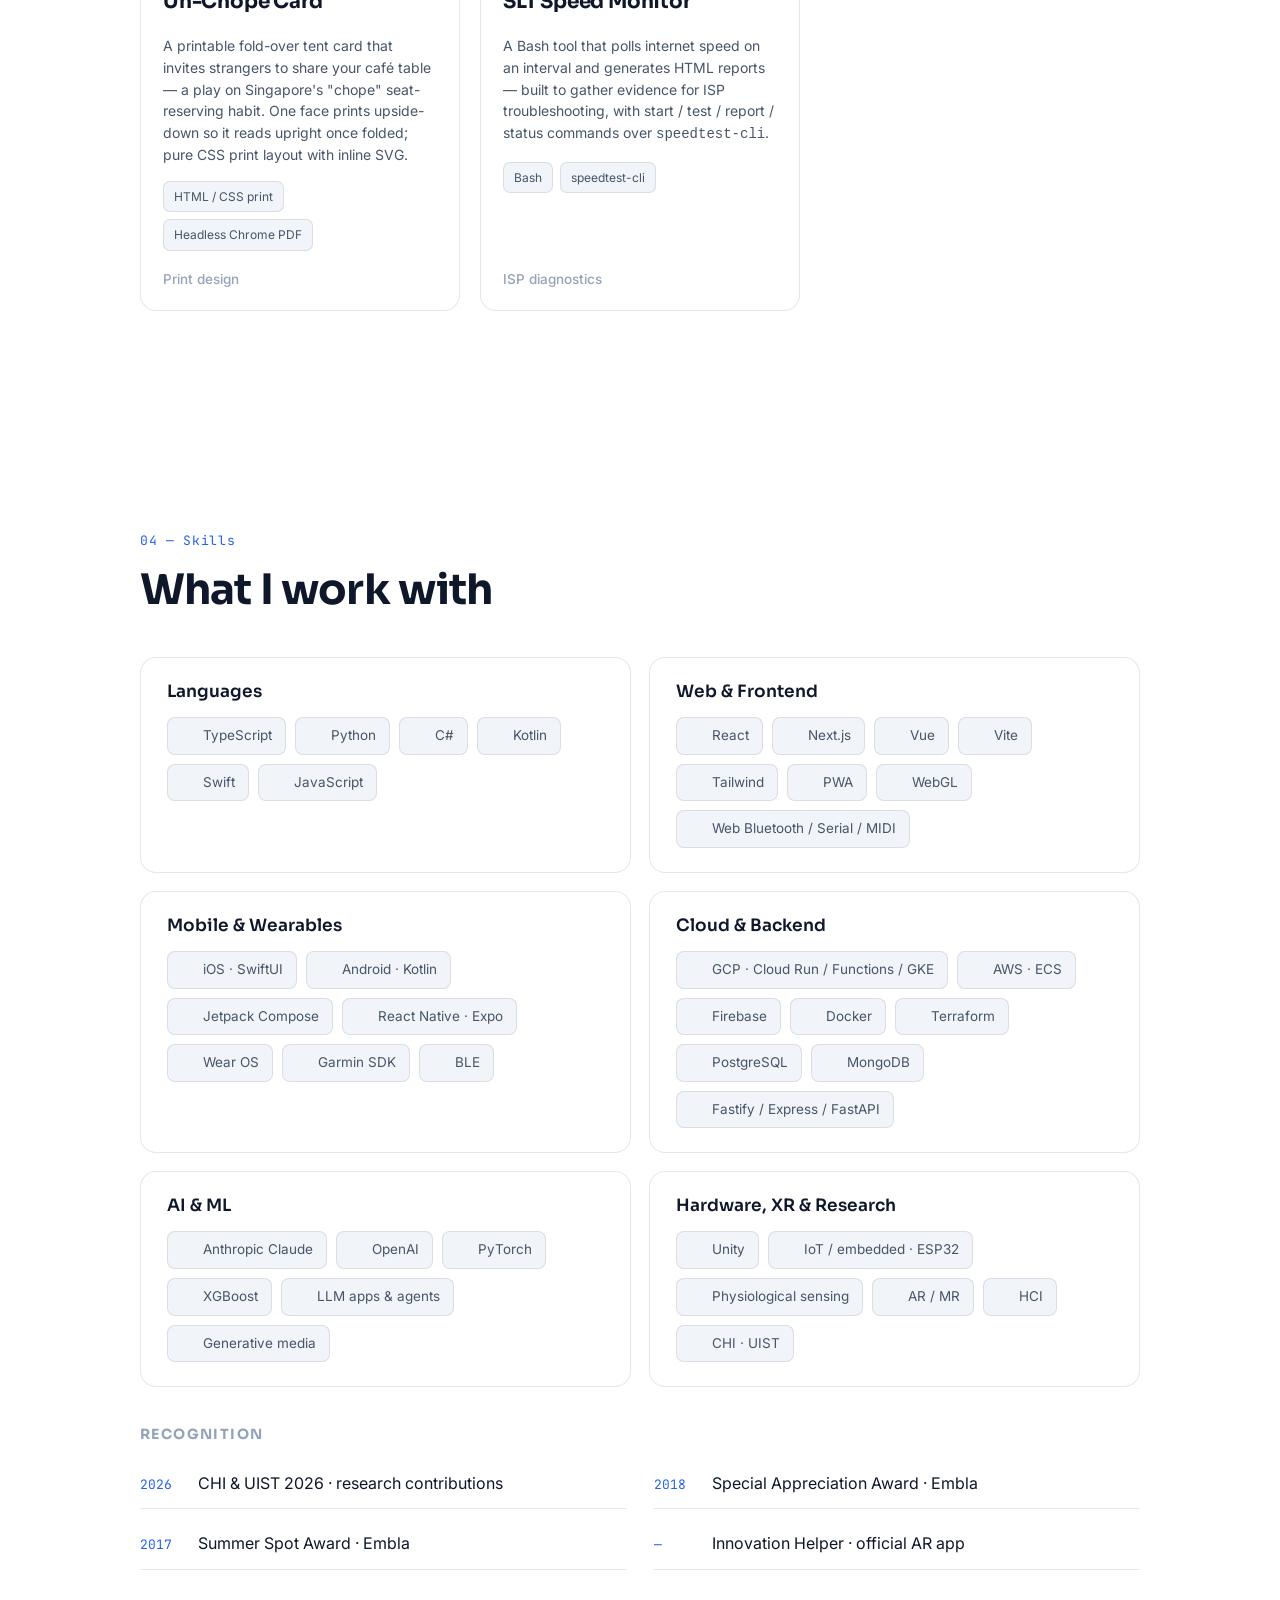
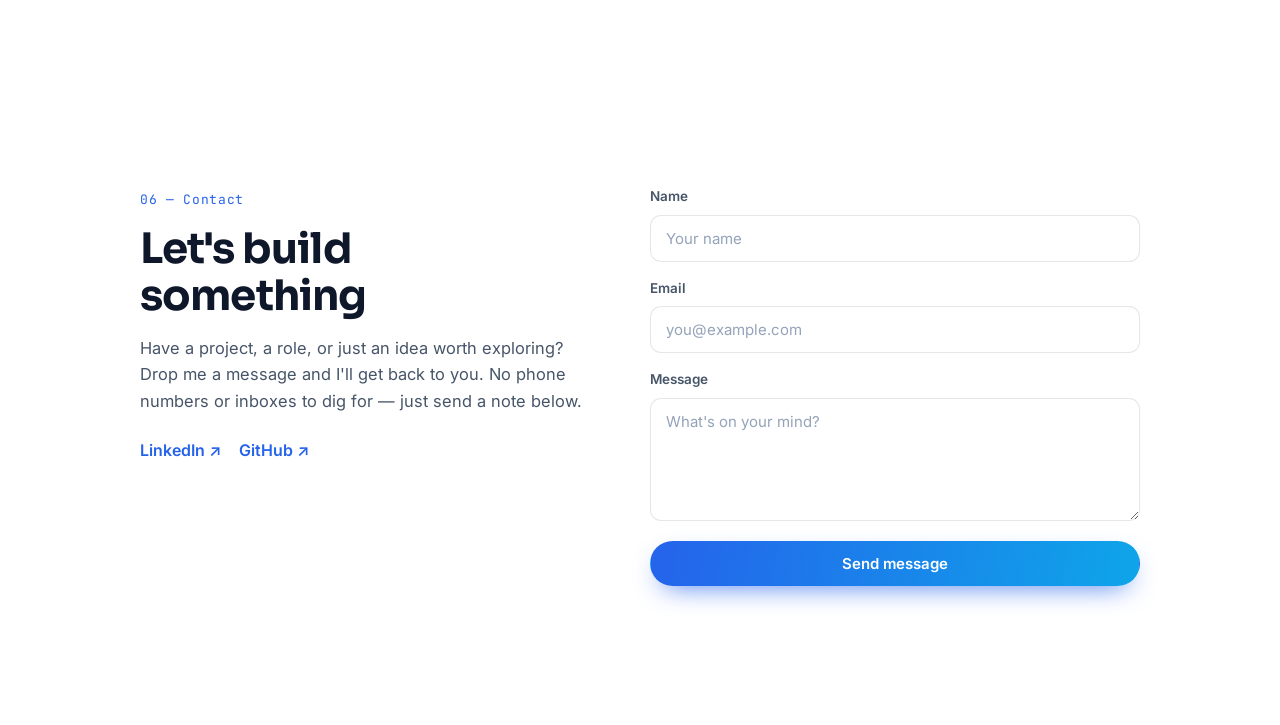
==== commit 081bc142: "Projects polish: thumbnails for every card, footer + hover + chip tweaks - Remove Fun With TENS card" ====
--- a/index.html
+++ b/index.html
@@ -98,18 +98,12 @@
             objects with digital content. A decade across research, augmented &amp; mixed reality
             and games, turning unconventional ideas into shipped products.
           </p>
-          <div class="hero-meta">
-            <span class="chip-loc"><svg viewBox="0 0 24 24" width="14" height="14" fill="none" stroke="currentColor" stroke-width="2"><path d="M12 21s-7-5.3-7-11a7 7 0 0 1 14 0c0 5.7-7 11-7 11z"/><circle cx="12" cy="10" r="2.5"/></svg> Singapore</span>
-            <span class="chip-loc"><svg viewBox="0 0 24 24" width="14" height="14" fill="none" stroke="currentColor" stroke-width="2"><circle cx="12" cy="12" r="9"/><path d="M3 12h18M12 3c2.5 2.5 2.5 15 0 18M12 3c-2.5 2.5-2.5 15 0 18"/></svg> Open to opportunities</span>
-          </div>
           <div class="hero-cta">
-            <a class="btn btn-primary" href="#projects">View my work</a>
-            <a class="btn btn-ghost" href="#contact">Get in touch</a>
+            <a class="btn btn-primary" href="#contact">Get in touch</a>
           </div>
           <ul class="hero-social">
             <li><a href="https://www.linkedin.com/in/sankhacooray/" target="_blank" rel="noopener">LinkedIn</a></li>
             <li><a href="https://github.com/sankhacooray" target="_blank" rel="noopener">GitHub</a></li>
-            <li><a href="https://medium.com/@bsc2fast" target="_blank" rel="noopener">Medium</a></li>
           </ul>
         </div>
 
@@ -313,6 +307,7 @@
         </article>
         <article class="proj reveal" data-cat="hardware">
           <div class="pcard">
+            <div class="pcard-img"><img src="images/proj/itiles.png" alt="iTiles preview" loading="lazy" /></div>
             <div class="pcard-body">
               <div class="pcard-top">
                 <span class="pcard-tag">Hardware · IoT · SDK</span>
@@ -342,6 +337,7 @@
         </article>
         <article class="proj reveal" data-cat="research">
           <div class="pcard">
+            <div class="pcard-img"><img src="images/proj/emodrink.png" alt="EmoDrink preview" loading="lazy" /></div>
             <div class="pcard-body">
               <div class="pcard-top">
                 <span class="pcard-tag">Research · Affective computing</span>
@@ -356,6 +352,7 @@
         </article>
         <article class="proj reveal" data-cat="mobile">
           <div class="pcard">
+            <div class="pcard-img"><img src="images/proj/kavy.png" alt="Kavy preview" loading="lazy" /></div>
             <div class="pcard-body">
               <div class="pcard-top">
                 <span class="pcard-tag">Mobile · Voice AI</span>
@@ -370,6 +367,7 @@
         </article>
         <article class="proj reveal" data-cat="research">
           <div class="pcard">
+            <div class="pcard-img"><img src="images/proj/chillspark.png" alt="CHILL · SPARK preview" loading="lazy" /></div>
             <div class="pcard-body">
               <div class="pcard-top">
                 <span class="pcard-tag">Research · EdTech platform</span>
@@ -399,6 +397,7 @@
         </article>
         <article class="proj reveal" data-cat="ai">
           <div class="pcard">
+            <div class="pcard-img"><img src="images/proj/scratch-gpt.png" alt="Scratch-GPT preview" loading="lazy" /></div>
             <div class="pcard-body">
               <div class="pcard-top">
                 <span class="pcard-tag">AI · Dev tool</span>
@@ -458,6 +457,7 @@
         </article>
         <article class="proj reveal" data-cat="web">
           <div class="pcard">
+            <div class="pcard-img"><img src="images/proj/doctor-lanka.png" alt="Doctor Lanka preview" loading="lazy" /></div>
             <div class="pcard-body">
               <div class="pcard-top">
                 <span class="pcard-tag">Web · Extension · Proxy</span>
@@ -472,6 +472,7 @@
         </article>
         <article class="proj reveal" data-cat="ai">
           <div class="pcard">
+            <div class="pcard-img"><img src="images/proj/manual-vault.png" alt="Manual Vault preview" loading="lazy" /></div>
             <div class="pcard-body">
               <div class="pcard-top">
                 <span class="pcard-tag">AI · Documents</span>
@@ -486,6 +487,7 @@
         </article>
         <article class="proj reveal" data-cat="ai">
           <div class="pcard">
+            <div class="pcard-img"><img src="images/proj/voicelab.png" alt="VoiceLab preview" loading="lazy" /></div>
             <div class="pcard-body">
               <div class="pcard-top">
                 <span class="pcard-tag">AI · Speech · Edge</span>
@@ -500,6 +502,7 @@
         </article>
         <article class="proj reveal" data-cat="web">
           <div class="pcard">
+            <div class="pcard-img"><img src="images/proj/nus-isb.png" alt="NUS ISB Tracker preview" loading="lazy" /></div>
             <div class="pcard-body">
               <div class="pcard-top">
                 <span class="pcard-tag">Web · Transit · PWA</span>
@@ -514,6 +517,7 @@
         </article>
         <article class="proj reveal" data-cat="ai">
           <div class="pcard">
+            <div class="pcard-img"><img src="images/proj/plant2plant.png" alt="Plant-2-Plant preview" loading="lazy" /></div>
             <div class="pcard-body">
               <div class="pcard-top">
                 <span class="pcard-tag">AI · Installation</span>
@@ -528,6 +532,7 @@
         </article>
         <article class="proj reveal" data-cat="hardware">
           <div class="pcard">
+            <div class="pcard-img"><img src="images/proj/qhero.png" alt="QR Heroes preview" loading="lazy" /></div>
             <div class="pcard-body">
               <div class="pcard-top">
                 <span class="pcard-tag">XR · AR game</span>
@@ -540,22 +545,9 @@
             </div>
           </div>
         </article>
-        <article class="proj reveal" data-cat="hardware">
-          <div class="pcard">
-            <div class="pcard-body">
-              <div class="pcard-top">
-                <span class="pcard-tag">Hardware · Web Serial</span>
-                <span class="pcard-role">Maker</span>
-              </div>
-              <h3 class="pcard-title">Fun With TENS</h3>
-              <p class="pcard-desc">A hardware hack that wires a TENS unit's fire button through an XIAO&nbsp;ESP32-C3, so a web page can trigger it from a video timeline, phone tilt or sound over the Web&nbsp;Serial API. An experimental personal maker toy, firmware included.</p>
-              <ul class="pcard-tech"><li>ESP32-C3</li><li>Arduino</li><li>Web Serial</li><li>JavaScript</li></ul>
-              <span class="pcard-link muted">Firmware + Web Serial</span>
-            </div>
-          </div>
-        </article>
-        <article class="proj reveal" data-cat="web">
-          <div class="pcard">
+        <article class="proj reveal" data-cat="web">
+          <div class="pcard">
+            <div class="pcard-img"><img src="images/proj/gyroshapes.png" alt="Gyro Shapes preview" loading="lazy" /></div>
             <div class="pcard-body">
               <div class="pcard-top">
                 <span class="pcard-tag">Web · WebGL</span>
@@ -570,6 +562,7 @@
         </article>
         <article class="proj reveal" data-cat="ai">
           <div class="pcard">
+            <div class="pcard-img"><img src="images/proj/michelin.png" alt="AI Michelin Star preview" loading="lazy" /></div>
             <div class="pcard-body">
               <div class="pcard-top">
                 <span class="pcard-tag">AI · Food science</span>
@@ -584,6 +577,7 @@
         </article>
         <article class="proj reveal" data-cat="web">
           <div class="pcard">
+            <div class="pcard-img"><img src="images/proj/tab-export.png" alt="Export Tabs as Shortcuts preview" loading="lazy" /></div>
             <div class="pcard-body">
               <div class="pcard-top">
                 <span class="pcard-tag">Web · Extension</span>
@@ -598,6 +592,7 @@
         </article>
         <article class="proj reveal" data-cat="web">
           <div class="pcard">
+            <div class="pcard-img"><img src="images/proj/ytcollection.png" alt="YT Private Collection preview" loading="lazy" /></div>
             <div class="pcard-body">
               <div class="pcard-top">
                 <span class="pcard-tag">Web · OAuth</span>
@@ -612,6 +607,7 @@
         </article>
         <article class="proj reveal" data-cat="web">
           <div class="pcard">
+            <div class="pcard-img"><img src="images/proj/passkeys.png" alt="Passkeys preview" loading="lazy" /></div>
             <div class="pcard-body">
               <div class="pcard-top">
                 <span class="pcard-tag">Web · Security</span>
@@ -626,6 +622,7 @@
         </article>
         <article class="proj reveal" data-cat="web">
           <div class="pcard">
+            <div class="pcard-img"><img src="images/proj/puzzlecomposer.png" alt="Puzzle Composer preview" loading="lazy" /></div>
             <div class="pcard-body">
               <div class="pcard-top">
                 <span class="pcard-tag">Web · Print tooling</span>
@@ -640,6 +637,7 @@
         </article>
         <article class="proj reveal" data-cat="web">
           <div class="pcard">
+            <div class="pcard-img"><img src="images/proj/skillsexplorer.png" alt="Claude Skills Explorer preview" loading="lazy" /></div>
             <div class="pcard-body">
               <div class="pcard-top">
                 <span class="pcard-tag">Web · Dev tool</span>
@@ -654,6 +652,7 @@
         </article>
         <article class="proj reveal" data-cat="web">
           <div class="pcard">
+            <div class="pcard-img"><img src="images/proj/shoppingcopilot.png" alt="My Shopping Copilot preview" loading="lazy" /></div>
             <div class="pcard-body">
               <div class="pcard-top">
                 <span class="pcard-tag">Web · Static gen</span>
@@ -668,6 +667,7 @@
         </article>
         <article class="proj reveal" data-cat="research">
           <div class="pcard">
+            <div class="pcard-img"><img src="images/proj/shakefixer.png" alt="Shake Fixer preview" loading="lazy" /></div>
             <div class="pcard-body">
               <div class="pcard-top">
                 <span class="pcard-tag">Research · Health HCI</span>
@@ -682,6 +682,7 @@
         </article>
         <article class="proj reveal" data-cat="web">
           <div class="pcard">
+            <div class="pcard-img"><img src="images/proj/un-chope.png" alt="Un-Chope Card preview" loading="lazy" /></div>
             <div class="pcard-body">
               <div class="pcard-top">
                 <span class="pcard-tag">Design · Print</span>
@@ -696,6 +697,7 @@
         </article>
         <article class="proj reveal" data-cat="web">
           <div class="pcard">
+            <div class="pcard-img"><img src="images/proj/sltspeed.png" alt="SLT Speed Monitor preview" loading="lazy" /></div>
             <div class="pcard-body">
               <div class="pcard-top">
                 <span class="pcard-tag">Tooling · Networking</span>
@@ -761,7 +763,8 @@
       <div class="section-head reveal">
         <span class="section-kicker">05 — Publications</span>
         <h2 class="section-title">Research &amp; publications</h2>
-        <p class="section-intro">Peer-reviewed work in human–computer interaction, augmented reality and educational technology. Auto-synced from <a href="https://orcid.org/0009-0000-2186-3807" target="_blank" rel="noopener">ORCID</a> via OpenAlex — citation counts update themselves.</p>
+        <p class="section-intro">Peer-reviewed work in human–computer interaction, augmented reality and educational technology — auto-synced, so citation counts update themselves.</p>
+        <span class="auto-chip"><svg viewBox="0 0 24 24" width="12" height="12" fill="none" stroke="currentColor" stroke-width="2" stroke-linecap="round" stroke-linejoin="round"><path d="M21 12a9 9 0 1 1-2.64-6.36"/><path d="M21 3v6h-6"/></svg> Fetched from Google Scholar</span>
         <p class="pubs-summary" id="pubsSummary"></p>
       </div>
       <ol class="pubs-list" id="pubsList" aria-label="Publications, most recent first"></ol>
@@ -777,7 +780,6 @@
           <ul class="contact-links">
             <li><a href="https://www.linkedin.com/in/sankhacooray/" target="_blank" rel="noopener">LinkedIn ↗</a></li>
             <li><a href="https://github.com/sankhacooray" target="_blank" rel="noopener">GitHub ↗</a></li>
-            <li><a href="https://medium.com/@bsc2fast" target="_blank" rel="noopener">Medium ↗</a></li>
           </ul>
         </div>
 
@@ -825,6 +827,7 @@
         <span class="section-kicker">07 — Network</span>
         <h2 class="section-title">The live network</h2>
         <p class="section-intro">A constellation of small sites and experiments across <code>sankhacooray.com</code>, all reporting into one place. Here's how busy they are right now.</p>
+        <span class="auto-chip"><span class="dot" aria-hidden="true"></span> Live analytics · auto-updated</span>
       </div>
 
       <div class="net-wrap reveal">
--- a/css/styles.css
+++ b/css/styles.css
@@ -129,9 +129,9 @@
   color: var(--on-accent);
   box-shadow: 0 10px 28px -12px var(--accent);
 }
-.btn-primary:hover { transform: translateY(-2px); box-shadow: 0 16px 34px -12px var(--accent); }
+.btn-primary:hover { box-shadow: 0 16px 34px -12px var(--accent); filter: brightness(1.06); }
 .btn-ghost { background: transparent; color: var(--text); border-color: var(--border-2); }
-.btn-ghost:hover { border-color: var(--accent); color: var(--accent); transform: translateY(-2px); }
+.btn-ghost:hover { border-color: var(--accent); color: var(--accent); }
 
 /* ===================== NAV ===================== */
 .nav {
@@ -380,7 +380,7 @@
   transition: border-color .2s ease, transform .2s ease, box-shadow .2s ease;
 }
 @media (hover: hover) {
-  .pcard:hover { border-color: var(--border-2); transform: translateY(-3px); box-shadow: var(--shadow); }
+  .pcard:hover { border-color: var(--border-2); box-shadow: var(--shadow); }
 }
 .pcard-img { width: 100%; aspect-ratio: 1.9 / 1; background: var(--surface-2); border-bottom: 1px solid var(--border); overflow: hidden; }
 .pcard-img img { width: 100%; height: 100%; object-fit: cover; display: block; transition: transform .45s ease; }
@@ -643,3 +643,33 @@
   .hero-social { flex-wrap: wrap; gap: 14px 20px; }
   .brand-name { display: none; }
 }
+
+/* ===================== AUTOMATION CHIP ===================== */
+/* Subtle "this is auto-generated" cue for automated sections. */
+.auto-chip {
+  display: inline-flex; align-items: center; gap: 7px;
+  margin-top: 16px; padding: 5px 12px; border-radius: 999px;
+  font-family: 'JetBrains Mono', monospace; font-size: 11px; letter-spacing: 0.02em;
+  color: var(--text-mute); background: var(--surface-2); border: 1px solid var(--border);
+}
+.auto-chip svg { opacity: 0.75; }
+.auto-chip .dot {
+  width: 7px; height: 7px; border-radius: 50%;
+  background: var(--accent); box-shadow: 0 0 7px var(--accent);
+}
+
+/* ===== Shared network footer — legibility + separation across themes ===== */
+/* The CDN footer derives its colours from opacity-mixed text, which reads too
+   dim on the dark themes. Re-bind its theme vars to the site's own tuned
+   palette and give it a proper footer band. */
+#scn-footer .scn-footer {
+  --scn-fg: var(--text) !important;
+  --scn-dim: var(--text-dim) !important;
+  --scn-muted: var(--text-mute) !important;
+  --scn-accent: var(--accent) !important;
+  --scn-line: var(--border) !important;
+  background: var(--surface) !important;
+  border-top: 1px solid var(--border);
+}
+#scn-footer .scn-inner { padding-top: 40px; padding-bottom: 34px; }
+#scn-footer .scn-social a:hover { transform: none !important; }
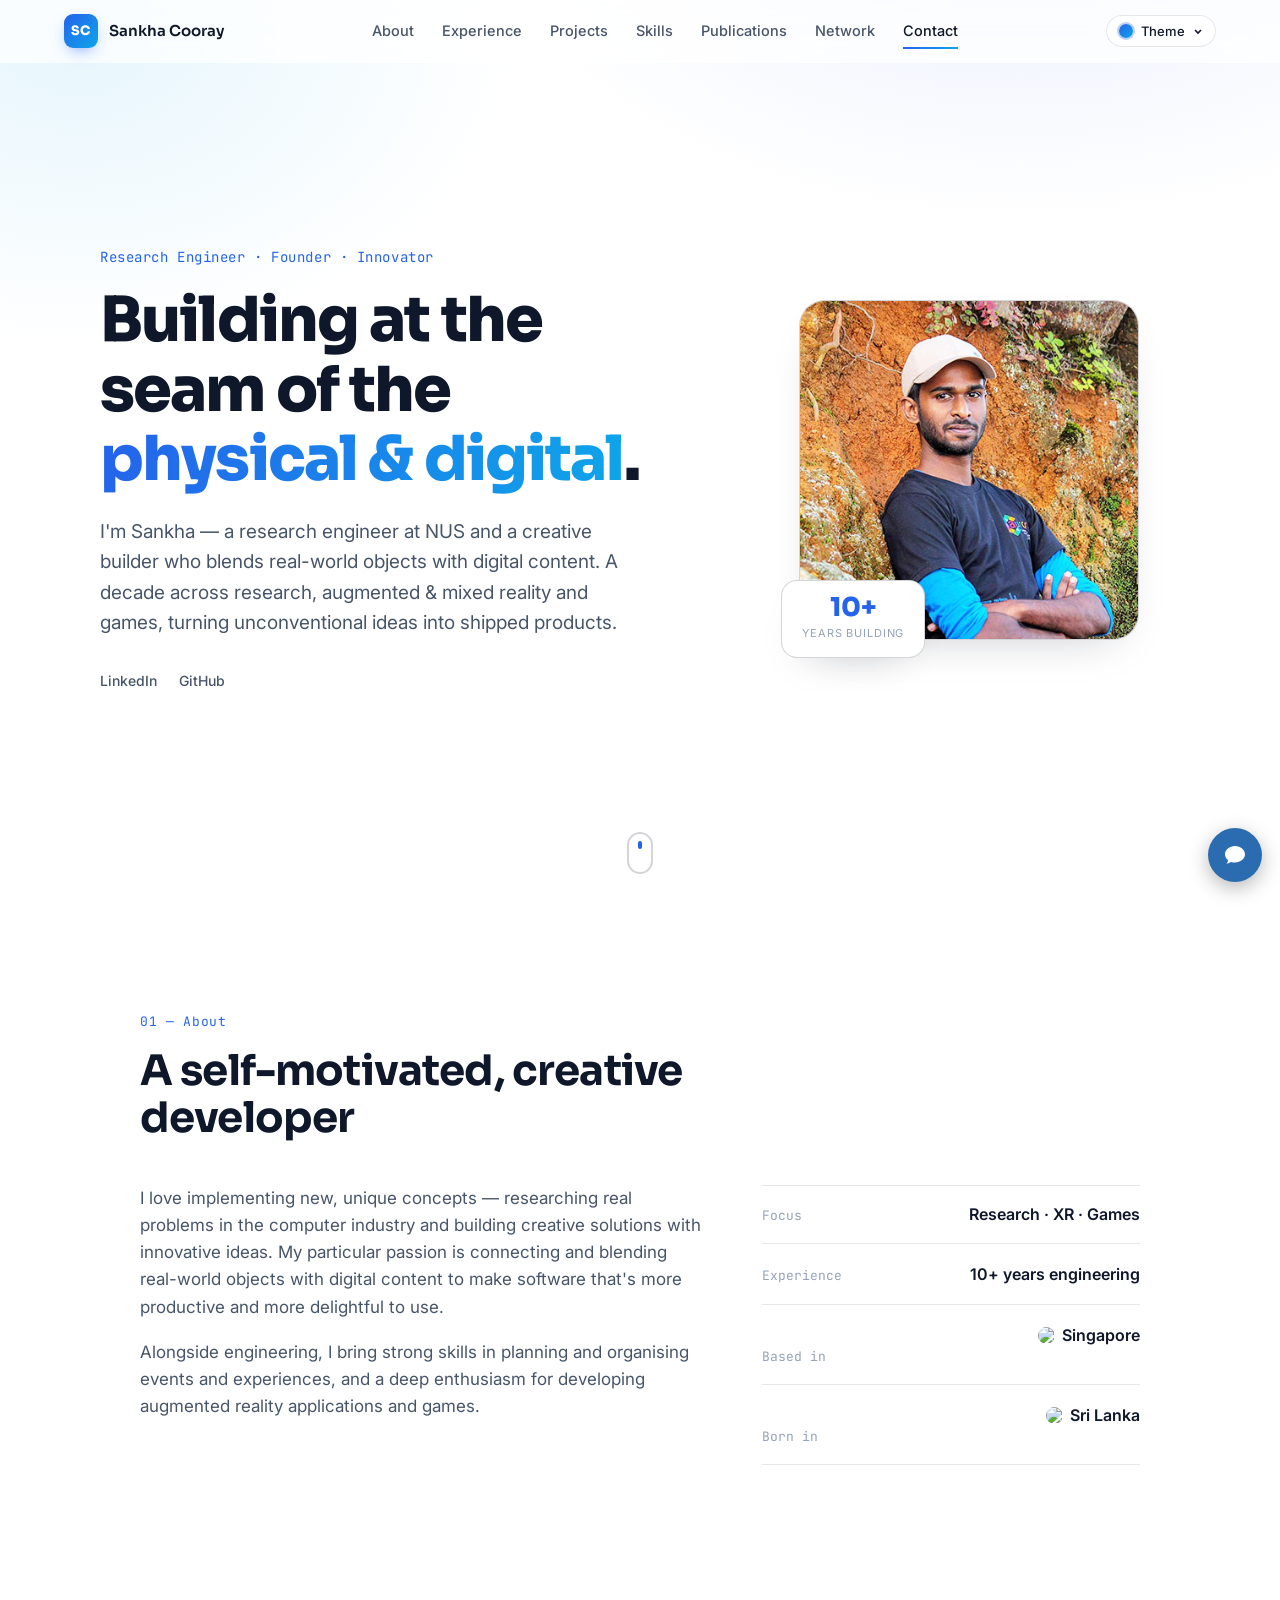
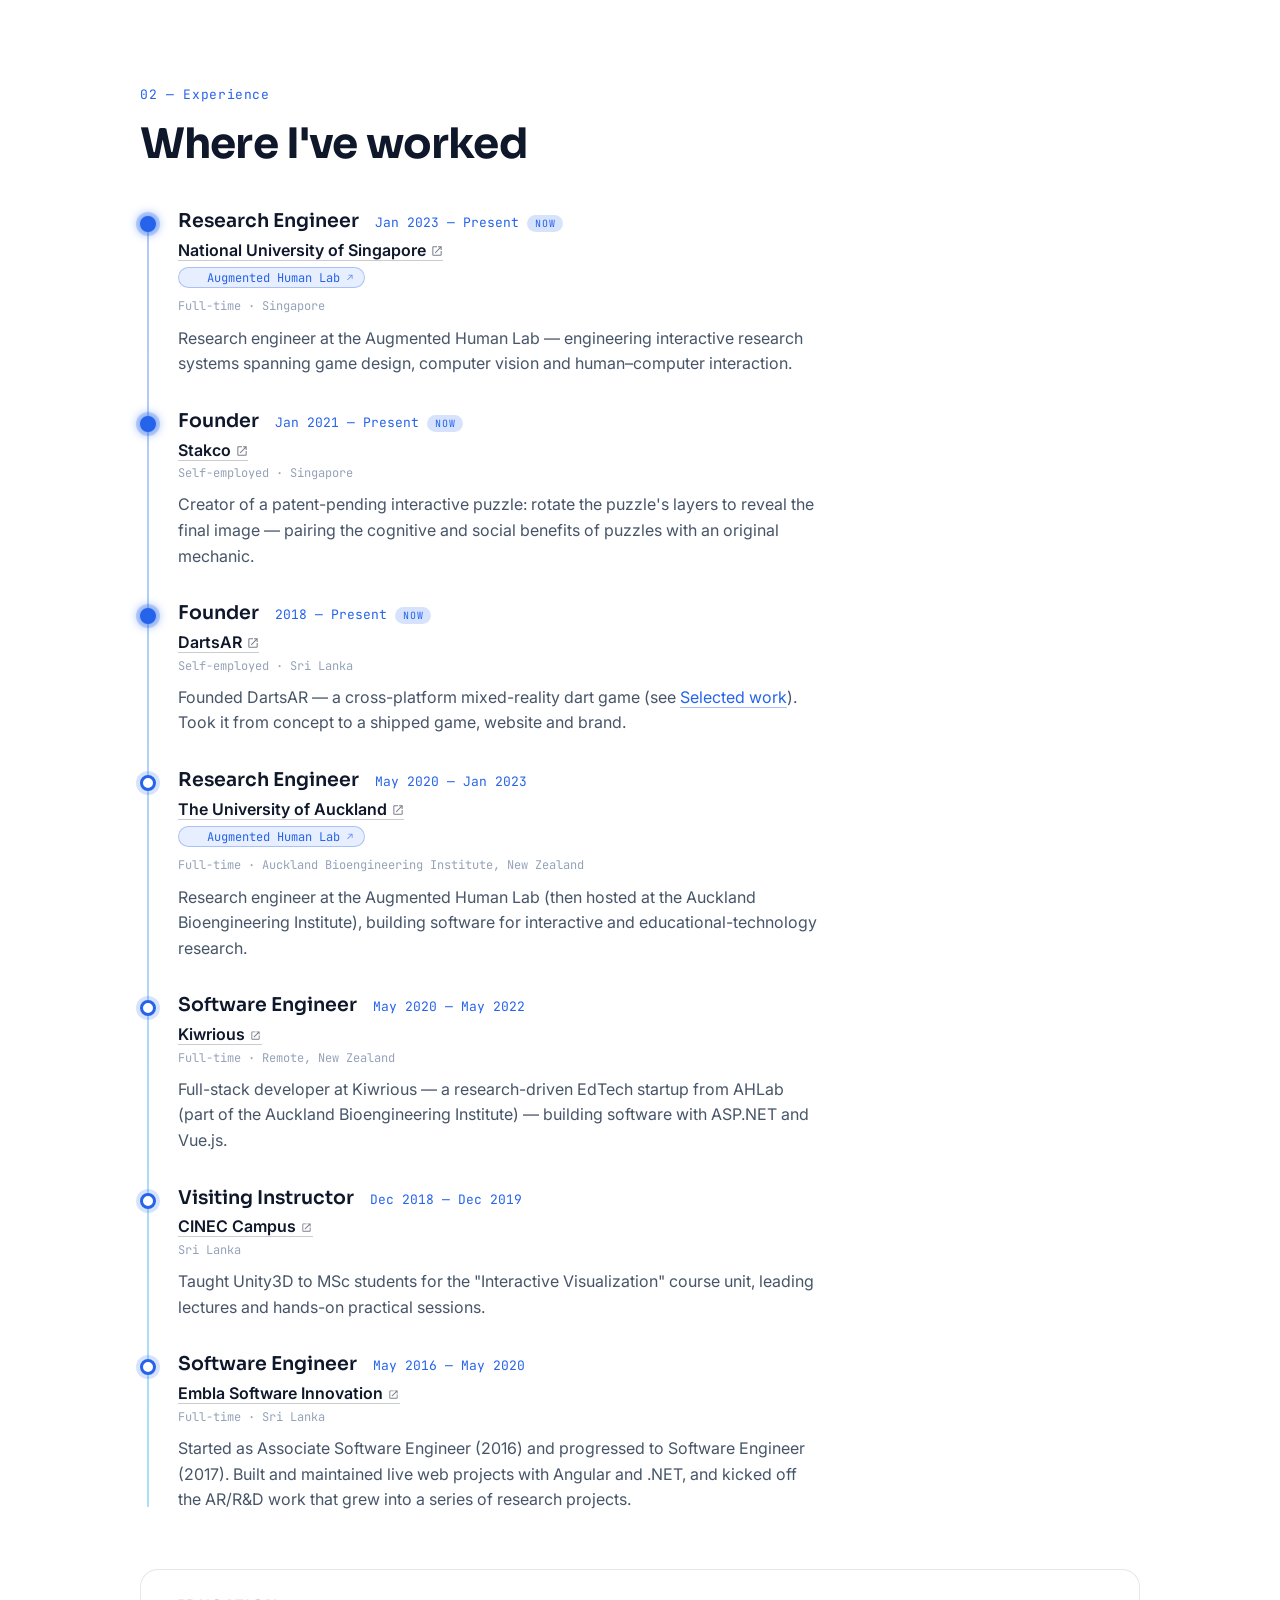
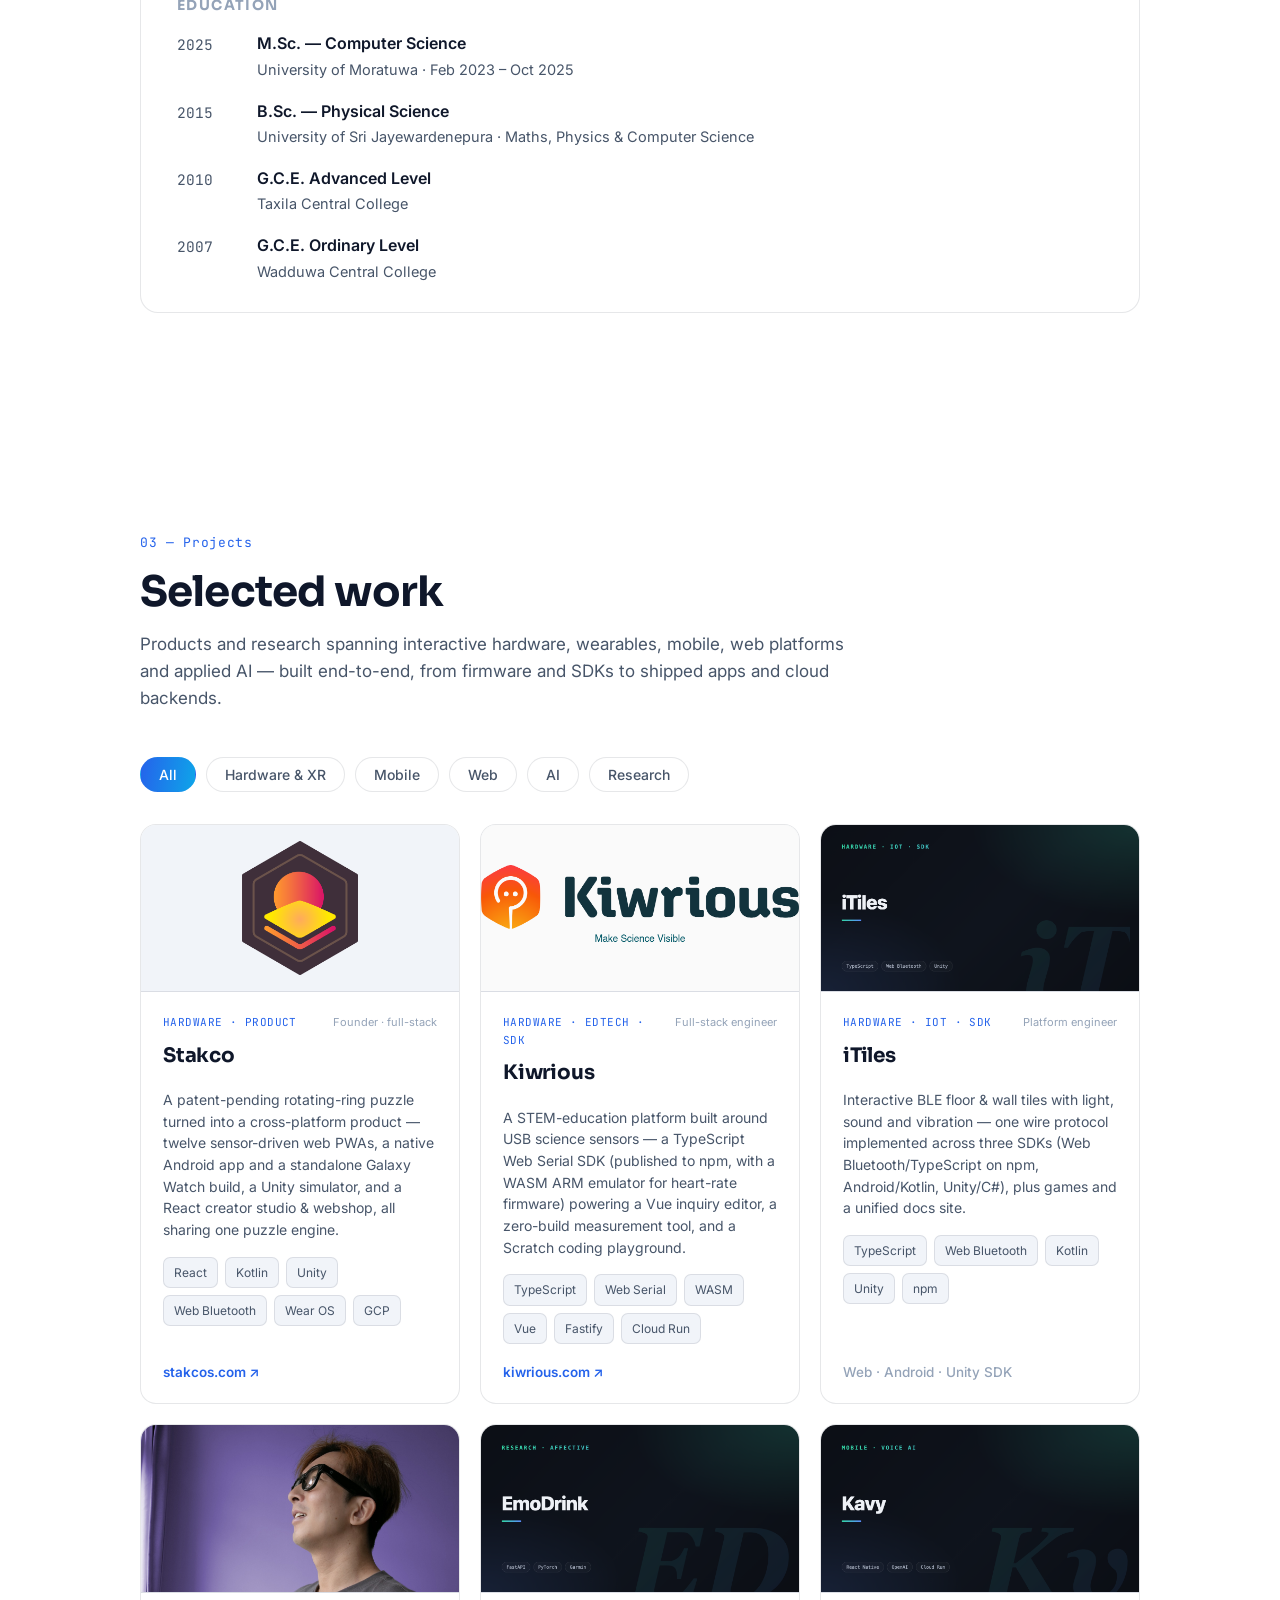
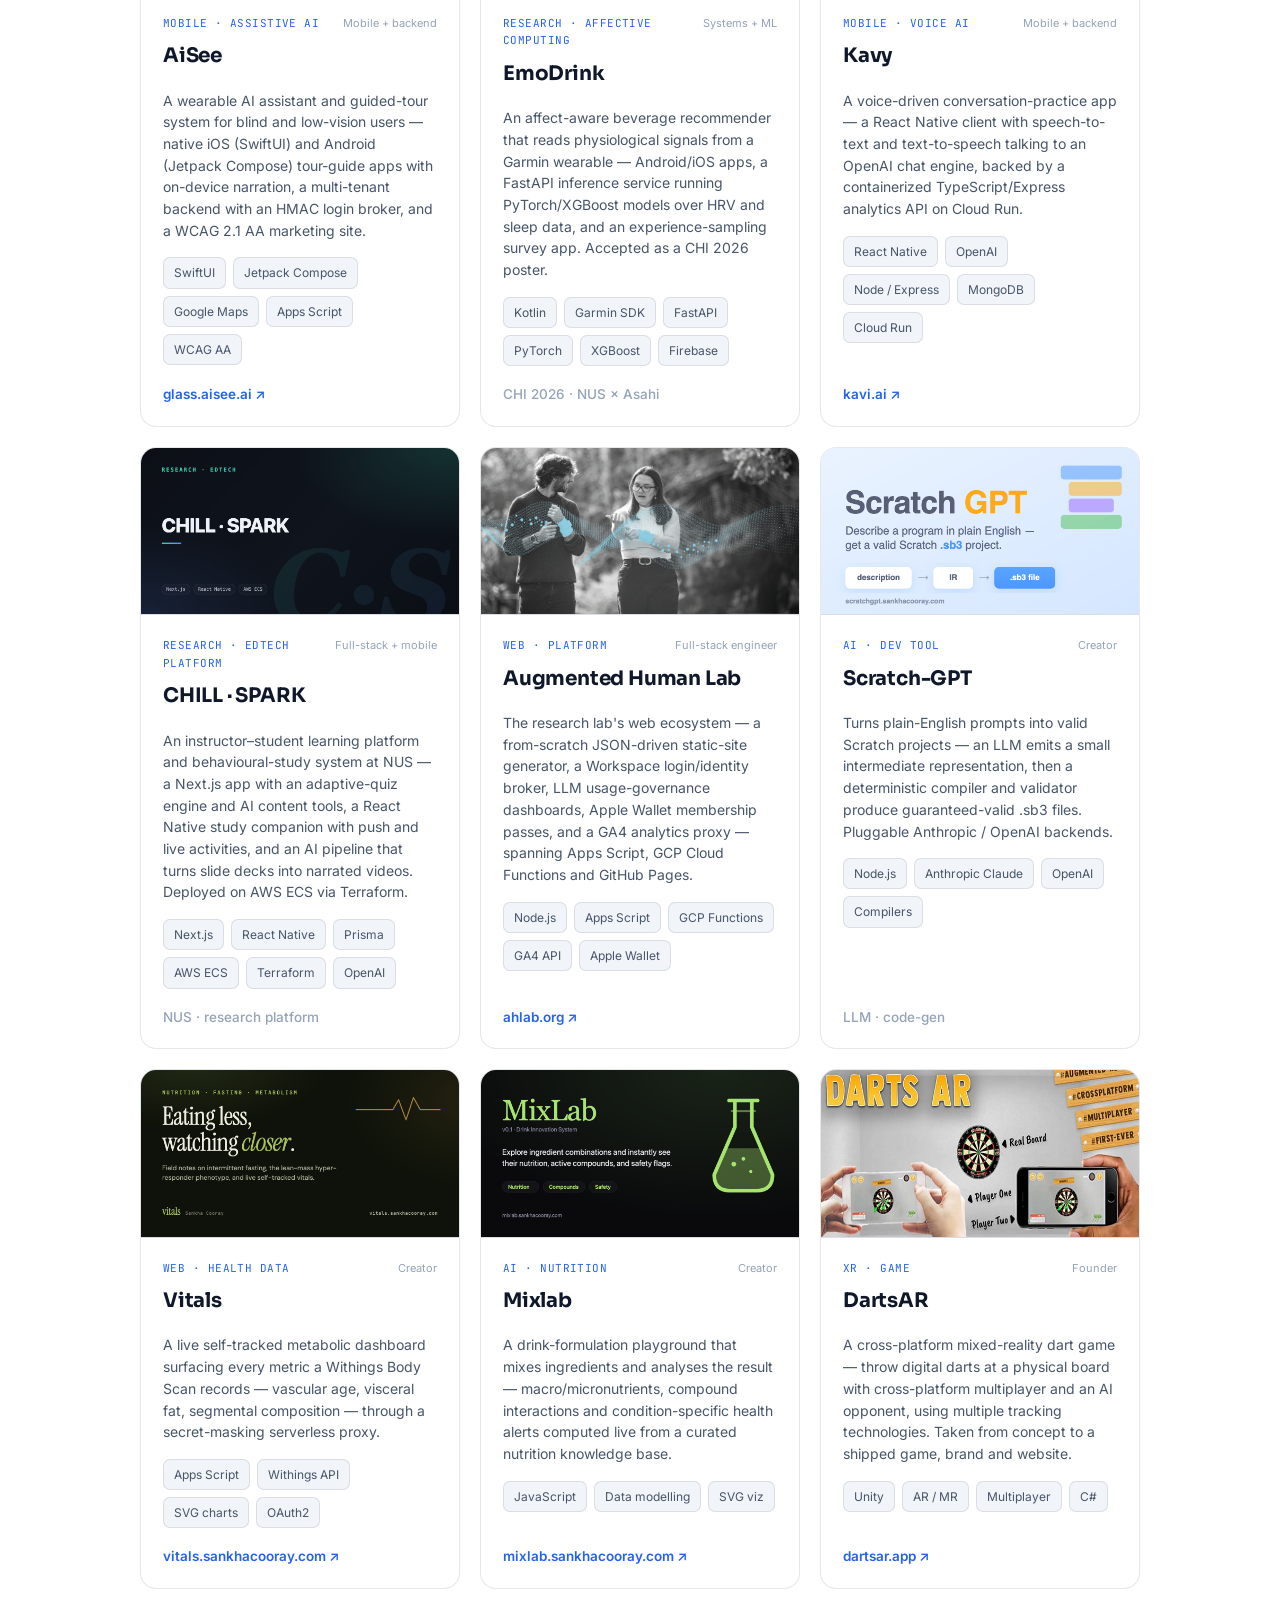
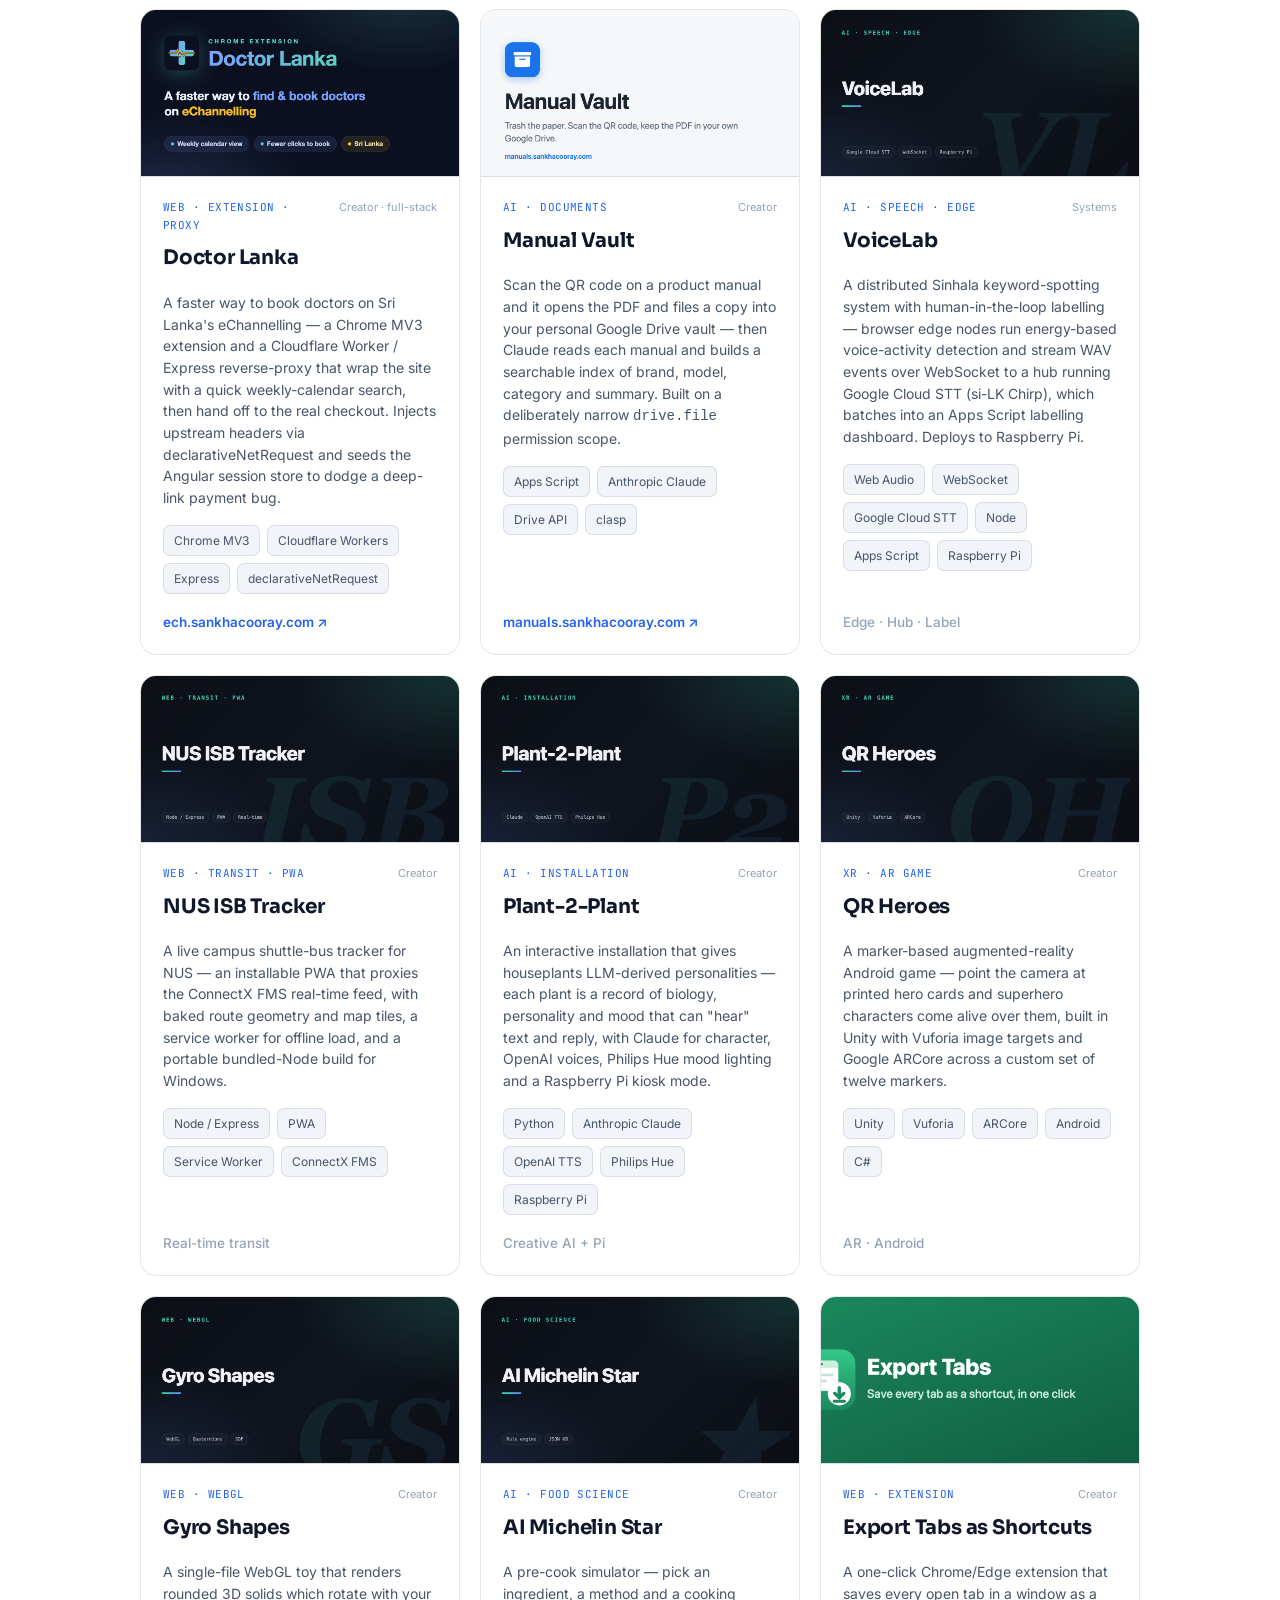
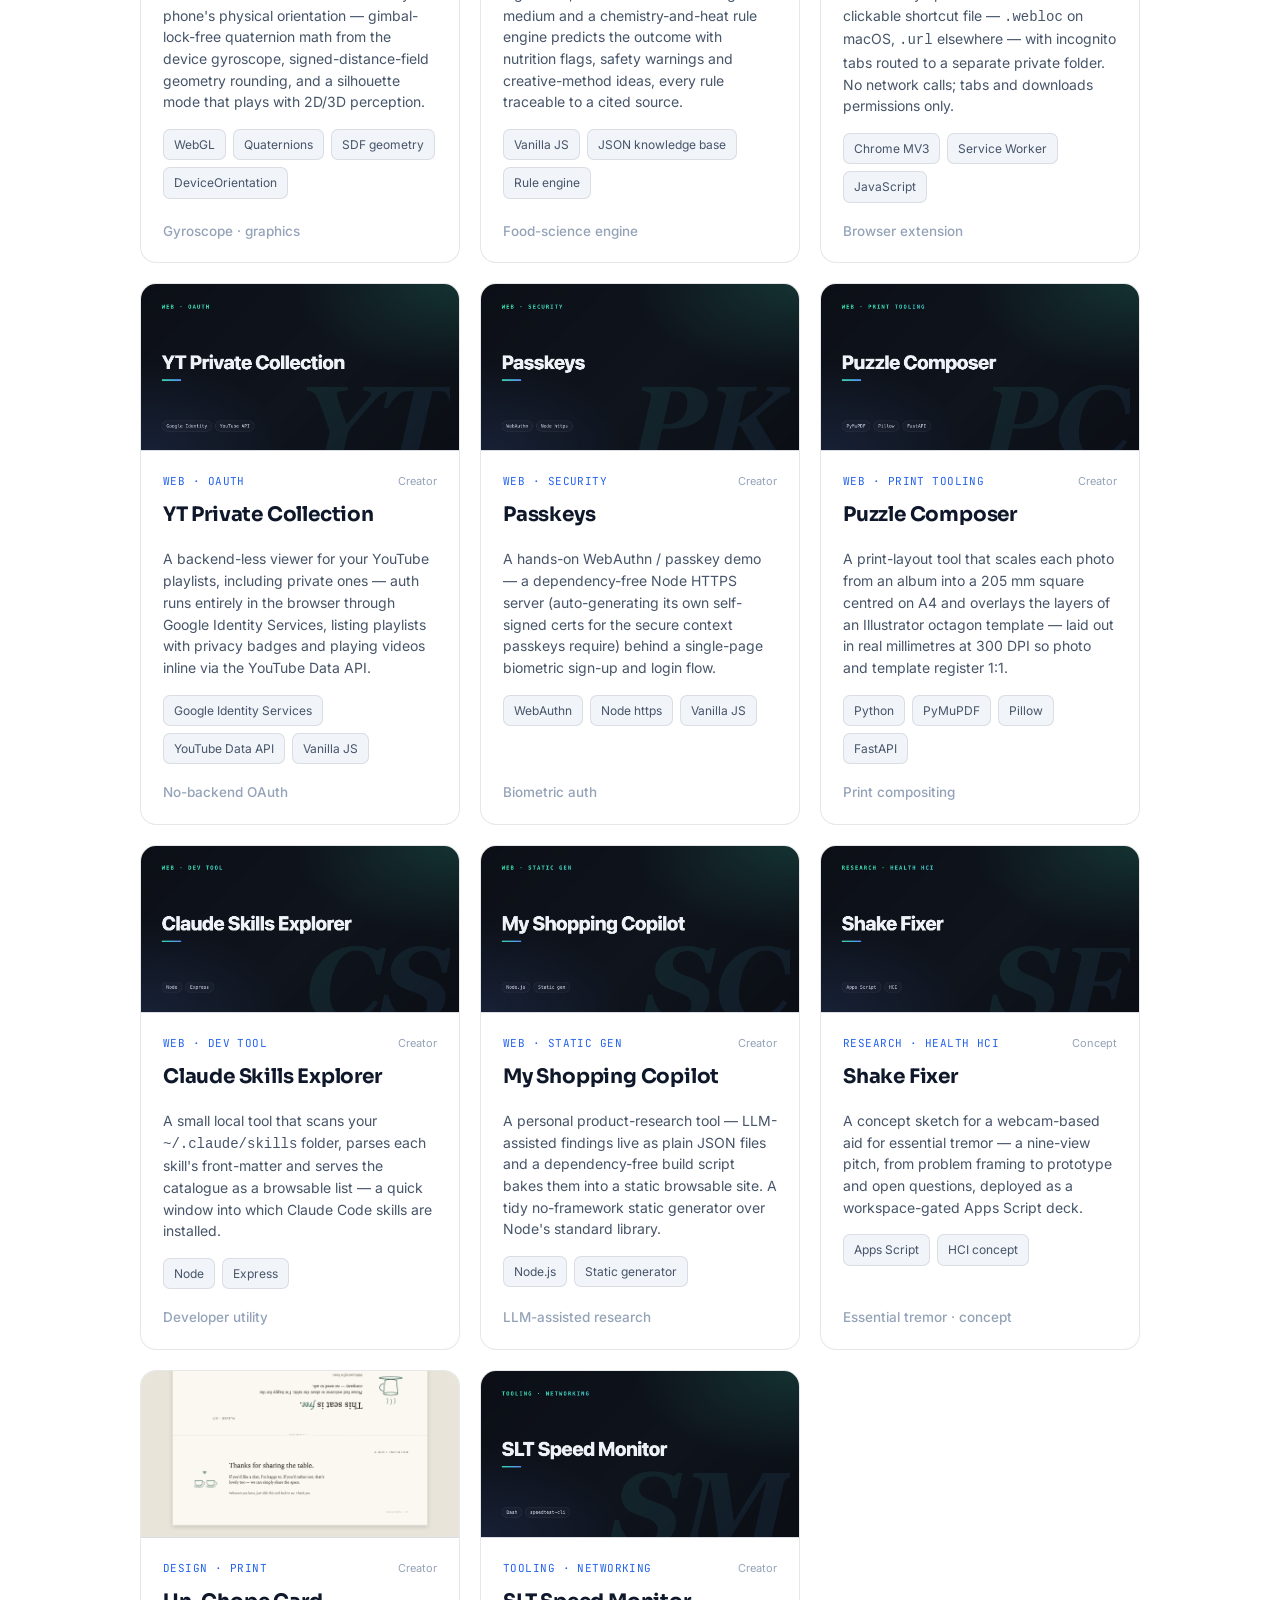
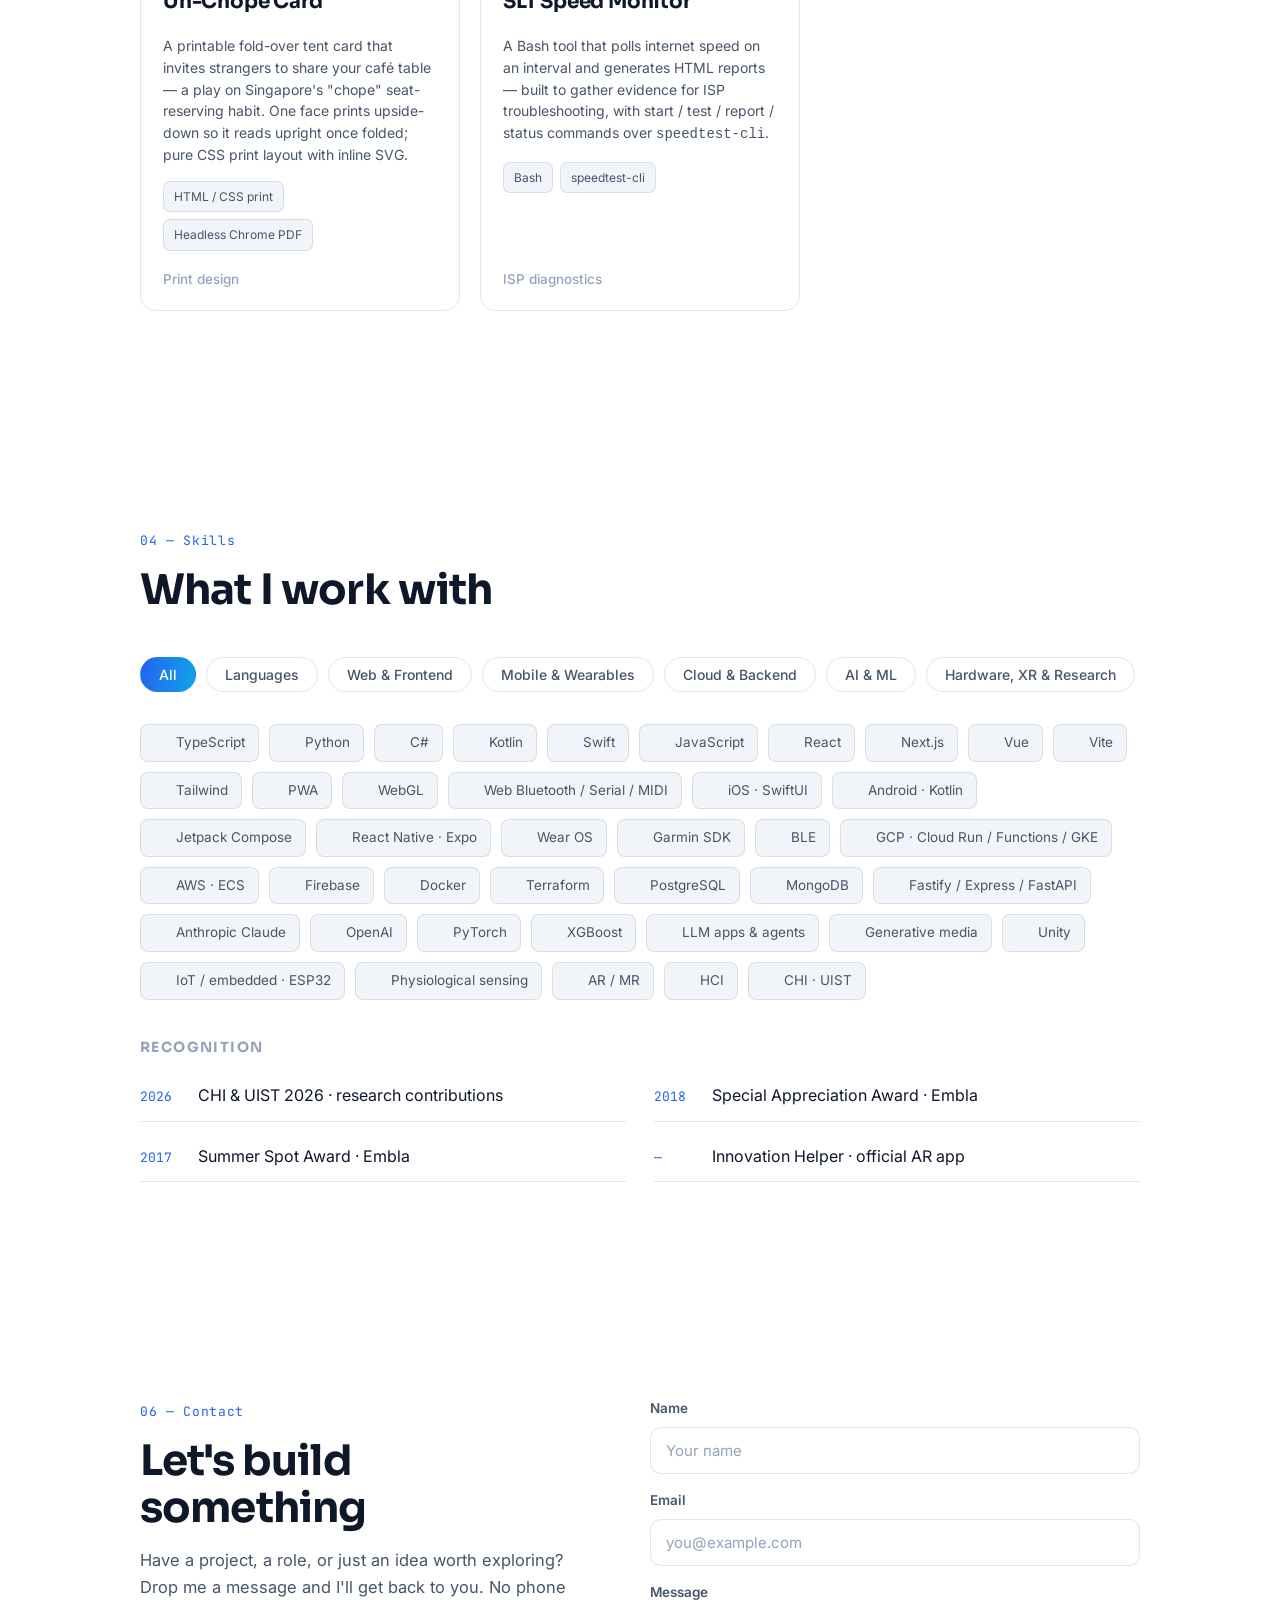
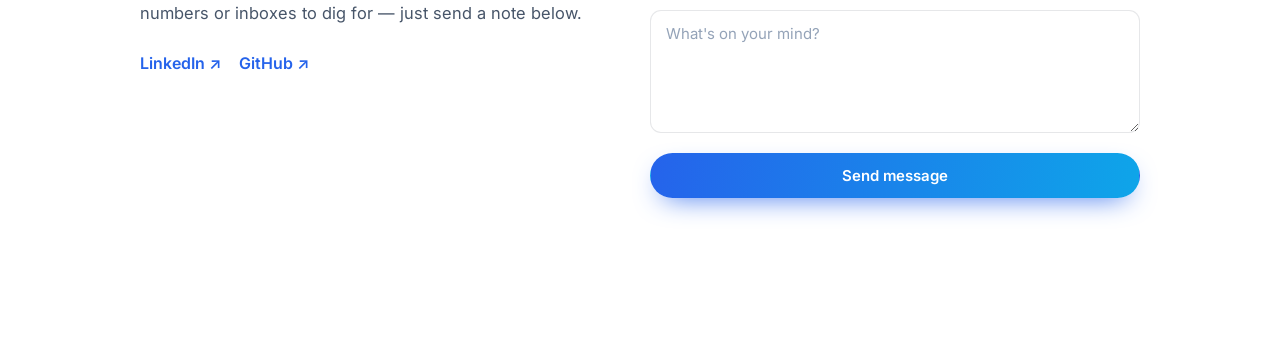
==== commit 91763795: "Skills: merge groups into one filterable chip pool; drop hero CTA - Collapse the six skill cards int" ====
--- a/index.html
+++ b/index.html
@@ -42,7 +42,7 @@
   <link rel="preconnect" href="https://fonts.googleapis.com" />
   <link rel="preconnect" href="https://fonts.gstatic.com" crossorigin />
   <link href="https://fonts.googleapis.com/css2?family=Sora:wght@400;500;600;700;800&family=Inter:wght@400;500;600&family=JetBrains+Mono:wght@400;500&display=swap" rel="stylesheet" />
-  <link rel="stylesheet" href="css/styles.css?v=20260613" />
+  <link rel="stylesheet" href="css/styles.css?v=20260820" />
 </head>
 <body>
 
@@ -98,9 +98,6 @@
             objects with digital content. A decade across research, augmented &amp; mixed reality
             and games, turning unconventional ideas into shipped products.
           </p>
-          <div class="hero-cta">
-            <a class="btn btn-primary" href="#contact">Get in touch</a>
-          </div>
           <ul class="hero-social">
             <li><a href="https://www.linkedin.com/in/sankhacooray/" target="_blank" rel="noopener">LinkedIn</a></li>
             <li><a href="https://github.com/sankhacooray" target="_blank" rel="noopener">GitHub</a></li>
@@ -720,32 +717,59 @@
         <span class="section-kicker">04 — Skills</span>
         <h2 class="section-title">What I work with</h2>
       </div>
-      <div class="skills-grid">
-        <div class="skill-cat reveal">
-          <h3>Languages</h3>
-          <ul class="tags"><li><span class="t-ic" style="--ic:url(https://api.iconify.design/simple-icons/typescript.svg)"></span>TypeScript</li><li><span class="t-ic" style="--ic:url(https://api.iconify.design/simple-icons/python.svg)"></span>Python</li><li><span class="t-ic" style="--ic:url(https://api.iconify.design/simple-icons/csharp.svg)"></span>C#</li><li><span class="t-ic" style="--ic:url(https://api.iconify.design/simple-icons/kotlin.svg)"></span>Kotlin</li><li><span class="t-ic" style="--ic:url(https://api.iconify.design/simple-icons/swift.svg)"></span>Swift</li><li><span class="t-ic" style="--ic:url(https://api.iconify.design/simple-icons/javascript.svg)"></span>JavaScript</li></ul>
-        </div>
-        <div class="skill-cat reveal">
-          <h3>Web &amp; Frontend</h3>
-          <ul class="tags"><li><span class="t-ic" style="--ic:url(https://api.iconify.design/simple-icons/react.svg)"></span>React</li><li><span class="t-ic" style="--ic:url(https://api.iconify.design/simple-icons/nextdotjs.svg)"></span>Next.js</li><li><span class="t-ic" style="--ic:url(https://api.iconify.design/simple-icons/vuedotjs.svg)"></span>Vue</li><li><span class="t-ic" style="--ic:url(https://api.iconify.design/simple-icons/vite.svg)"></span>Vite</li><li><span class="t-ic" style="--ic:url(https://api.iconify.design/simple-icons/tailwindcss.svg)"></span>Tailwind</li><li><span class="t-ic" style="--ic:url(https://api.iconify.design/simple-icons/pwa.svg)"></span>PWA</li><li><span class="t-ic" style="--ic:url(https://api.iconify.design/simple-icons/webgl.svg)"></span>WebGL</li><li><span class="t-ic" style="--ic:url(https://api.iconify.design/simple-icons/bluetooth.svg)"></span>Web Bluetooth / Serial / MIDI</li></ul>
-        </div>
-        <div class="skill-cat reveal">
-          <h3>Mobile &amp; Wearables</h3>
-          <ul class="tags"><li><span class="t-ic" style="--ic:url(https://api.iconify.design/simple-icons/swift.svg)"></span>iOS · SwiftUI</li><li><span class="t-ic" style="--ic:url(https://api.iconify.design/simple-icons/android.svg)"></span>Android · Kotlin</li><li><span class="t-ic" style="--ic:url(https://api.iconify.design/simple-icons/jetpackcompose.svg)"></span>Jetpack Compose</li><li><span class="t-ic" style="--ic:url(https://api.iconify.design/simple-icons/expo.svg)"></span>React Native · Expo</li><li><span class="t-ic" style="--ic:url(https://api.iconify.design/simple-icons/wearos.svg)"></span>Wear OS</li><li><span class="t-ic" style="--ic:url(https://api.iconify.design/simple-icons/garmin.svg)"></span>Garmin SDK</li><li><span class="t-ic" style="--ic:url(https://api.iconify.design/simple-icons/bluetooth.svg)"></span>BLE</li></ul>
-        </div>
-        <div class="skill-cat reveal">
-          <h3>Cloud &amp; Backend</h3>
-          <ul class="tags"><li><span class="t-ic" style="--ic:url(https://api.iconify.design/simple-icons/googlecloud.svg)"></span>GCP · Cloud Run / Functions / GKE</li><li><span class="t-ic" style="--ic:url(https://api.iconify.design/simple-icons/amazonwebservices.svg)"></span>AWS · ECS</li><li><span class="t-ic" style="--ic:url(https://api.iconify.design/simple-icons/firebase.svg)"></span>Firebase</li><li><span class="t-ic" style="--ic:url(https://api.iconify.design/simple-icons/docker.svg)"></span>Docker</li><li><span class="t-ic" style="--ic:url(https://api.iconify.design/simple-icons/terraform.svg)"></span>Terraform</li><li><span class="t-ic" style="--ic:url(https://api.iconify.design/simple-icons/postgresql.svg)"></span>PostgreSQL</li><li><span class="t-ic" style="--ic:url(https://api.iconify.design/simple-icons/mongodb.svg)"></span>MongoDB</li><li><span class="t-ic" style="--ic:url(https://api.iconify.design/simple-icons/fastapi.svg)"></span>Fastify / Express / FastAPI</li></ul>
-        </div>
-        <div class="skill-cat reveal">
-          <h3>AI &amp; ML</h3>
-          <ul class="tags"><li><span class="t-ic" style="--ic:url(https://api.iconify.design/simple-icons/claude.svg)"></span>Anthropic Claude</li><li><span class="t-ic" style="--ic:url(https://api.iconify.design/simple-icons/openai.svg)"></span>OpenAI</li><li><span class="t-ic" style="--ic:url(https://api.iconify.design/simple-icons/pytorch.svg)"></span>PyTorch</li><li><span class="t-ic" style="--ic:url(https://api.iconify.design/mdi/sitemap.svg)"></span>XGBoost</li><li><span class="t-ic" style="--ic:url(https://api.iconify.design/mdi/robot-outline.svg)"></span>LLM apps &amp; agents</li><li><span class="t-ic" style="--ic:url(https://api.iconify.design/mdi/auto-fix.svg)"></span>Generative media</li></ul>
-        </div>
-        <div class="skill-cat reveal">
-          <h3>Hardware, XR &amp; Research</h3>
-          <ul class="tags"><li><span class="t-ic" style="--ic:url(https://api.iconify.design/simple-icons/unity.svg)"></span>Unity</li><li><span class="t-ic" style="--ic:url(https://api.iconify.design/simple-icons/espressif.svg)"></span>IoT / embedded · ESP32</li><li><span class="t-ic" style="--ic:url(https://api.iconify.design/mdi/heart-pulse.svg)"></span>Physiological sensing</li><li><span class="t-ic" style="--ic:url(https://api.iconify.design/mdi/augmented-reality.svg)"></span>AR / MR</li><li><span class="t-ic" style="--ic:url(https://api.iconify.design/mdi/gesture-tap.svg)"></span>HCI</li><li><span class="t-ic" style="--ic:url(https://api.iconify.design/mdi/school-outline.svg)"></span>CHI · UIST</li></ul>
-        </div>
-      </div>
+      <div class="filters reveal" id="skillFilters" role="tablist" aria-label="Highlight skills by area">
+        <button class="filter is-active" data-skill="all" role="tab" aria-selected="true">All</button>
+        <button class="filter" data-skill="languages" role="tab" aria-selected="false">Languages</button>
+        <button class="filter" data-skill="web" role="tab" aria-selected="false">Web &amp; Frontend</button>
+        <button class="filter" data-skill="mobile" role="tab" aria-selected="false">Mobile &amp; Wearables</button>
+        <button class="filter" data-skill="cloud" role="tab" aria-selected="false">Cloud &amp; Backend</button>
+        <button class="filter" data-skill="ai" role="tab" aria-selected="false">AI &amp; ML</button>
+        <button class="filter" data-skill="hardware" role="tab" aria-selected="false">Hardware, XR &amp; Research</button>
+      </div>
+
+      <ul class="tags skills-pool reveal" id="skillsPool">
+        <li data-skill="languages"><span class="t-ic" style="--ic:url(https://api.iconify.design/simple-icons/typescript.svg)"></span>TypeScript</li>
+        <li data-skill="languages"><span class="t-ic" style="--ic:url(https://api.iconify.design/simple-icons/python.svg)"></span>Python</li>
+        <li data-skill="languages"><span class="t-ic" style="--ic:url(https://api.iconify.design/simple-icons/csharp.svg)"></span>C#</li>
+        <li data-skill="languages"><span class="t-ic" style="--ic:url(https://api.iconify.design/simple-icons/kotlin.svg)"></span>Kotlin</li>
+        <li data-skill="languages"><span class="t-ic" style="--ic:url(https://api.iconify.design/simple-icons/swift.svg)"></span>Swift</li>
+        <li data-skill="languages"><span class="t-ic" style="--ic:url(https://api.iconify.design/simple-icons/javascript.svg)"></span>JavaScript</li>
+        <li data-skill="web"><span class="t-ic" style="--ic:url(https://api.iconify.design/simple-icons/react.svg)"></span>React</li>
+        <li data-skill="web"><span class="t-ic" style="--ic:url(https://api.iconify.design/simple-icons/nextdotjs.svg)"></span>Next.js</li>
+        <li data-skill="web"><span class="t-ic" style="--ic:url(https://api.iconify.design/simple-icons/vuedotjs.svg)"></span>Vue</li>
+        <li data-skill="web"><span class="t-ic" style="--ic:url(https://api.iconify.design/simple-icons/vite.svg)"></span>Vite</li>
+        <li data-skill="web"><span class="t-ic" style="--ic:url(https://api.iconify.design/simple-icons/tailwindcss.svg)"></span>Tailwind</li>
+        <li data-skill="web"><span class="t-ic" style="--ic:url(https://api.iconify.design/simple-icons/pwa.svg)"></span>PWA</li>
+        <li data-skill="web"><span class="t-ic" style="--ic:url(https://api.iconify.design/simple-icons/webgl.svg)"></span>WebGL</li>
+        <li data-skill="web"><span class="t-ic" style="--ic:url(https://api.iconify.design/simple-icons/bluetooth.svg)"></span>Web Bluetooth / Serial / MIDI</li>
+        <li data-skill="mobile"><span class="t-ic" style="--ic:url(https://api.iconify.design/simple-icons/swift.svg)"></span>iOS · SwiftUI</li>
+        <li data-skill="mobile"><span class="t-ic" style="--ic:url(https://api.iconify.design/simple-icons/android.svg)"></span>Android · Kotlin</li>
+        <li data-skill="mobile"><span class="t-ic" style="--ic:url(https://api.iconify.design/simple-icons/jetpackcompose.svg)"></span>Jetpack Compose</li>
+        <li data-skill="mobile"><span class="t-ic" style="--ic:url(https://api.iconify.design/simple-icons/expo.svg)"></span>React Native · Expo</li>
+        <li data-skill="mobile"><span class="t-ic" style="--ic:url(https://api.iconify.design/simple-icons/wearos.svg)"></span>Wear OS</li>
+        <li data-skill="mobile"><span class="t-ic" style="--ic:url(https://api.iconify.design/simple-icons/garmin.svg)"></span>Garmin SDK</li>
+        <li data-skill="mobile"><span class="t-ic" style="--ic:url(https://api.iconify.design/simple-icons/bluetooth.svg)"></span>BLE</li>
+        <li data-skill="cloud"><span class="t-ic" style="--ic:url(https://api.iconify.design/simple-icons/googlecloud.svg)"></span>GCP · Cloud Run / Functions / GKE</li>
+        <li data-skill="cloud"><span class="t-ic" style="--ic:url(https://api.iconify.design/simple-icons/amazonwebservices.svg)"></span>AWS · ECS</li>
+        <li data-skill="cloud"><span class="t-ic" style="--ic:url(https://api.iconify.design/simple-icons/firebase.svg)"></span>Firebase</li>
+        <li data-skill="cloud"><span class="t-ic" style="--ic:url(https://api.iconify.design/simple-icons/docker.svg)"></span>Docker</li>
+        <li data-skill="cloud"><span class="t-ic" style="--ic:url(https://api.iconify.design/simple-icons/terraform.svg)"></span>Terraform</li>
+        <li data-skill="cloud"><span class="t-ic" style="--ic:url(https://api.iconify.design/simple-icons/postgresql.svg)"></span>PostgreSQL</li>
+        <li data-skill="cloud"><span class="t-ic" style="--ic:url(https://api.iconify.design/simple-icons/mongodb.svg)"></span>MongoDB</li>
+        <li data-skill="cloud"><span class="t-ic" style="--ic:url(https://api.iconify.design/simple-icons/fastapi.svg)"></span>Fastify / Express / FastAPI</li>
+        <li data-skill="ai"><span class="t-ic" style="--ic:url(https://api.iconify.design/simple-icons/claude.svg)"></span>Anthropic Claude</li>
+        <li data-skill="ai"><span class="t-ic" style="--ic:url(https://api.iconify.design/simple-icons/openai.svg)"></span>OpenAI</li>
+        <li data-skill="ai"><span class="t-ic" style="--ic:url(https://api.iconify.design/simple-icons/pytorch.svg)"></span>PyTorch</li>
+        <li data-skill="ai"><span class="t-ic" style="--ic:url(https://api.iconify.design/mdi/sitemap.svg)"></span>XGBoost</li>
+        <li data-skill="ai"><span class="t-ic" style="--ic:url(https://api.iconify.design/mdi/robot-outline.svg)"></span>LLM apps &amp; agents</li>
+        <li data-skill="ai"><span class="t-ic" style="--ic:url(https://api.iconify.design/mdi/auto-fix.svg)"></span>Generative media</li>
+        <li data-skill="hardware"><span class="t-ic" style="--ic:url(https://api.iconify.design/simple-icons/unity.svg)"></span>Unity</li>
+        <li data-skill="hardware"><span class="t-ic" style="--ic:url(https://api.iconify.design/simple-icons/espressif.svg)"></span>IoT / embedded · ESP32</li>
+        <li data-skill="hardware"><span class="t-ic" style="--ic:url(https://api.iconify.design/mdi/heart-pulse.svg)"></span>Physiological sensing</li>
+        <li data-skill="hardware"><span class="t-ic" style="--ic:url(https://api.iconify.design/mdi/augmented-reality.svg)"></span>AR / MR</li>
+        <li data-skill="hardware"><span class="t-ic" style="--ic:url(https://api.iconify.design/mdi/gesture-tap.svg)"></span>HCI</li>
+        <li data-skill="hardware"><span class="t-ic" style="--ic:url(https://api.iconify.design/mdi/school-outline.svg)"></span>CHI · UIST</li>
+      </ul>
 
       <div class="recognition reveal">
         <h3 class="rec-head">Recognition</h3>
@@ -860,7 +884,7 @@
           data-site="sankhacooray.com"
           data-tagline="portfolio &amp; experiments"></script>
 
-  <script src="js/main.js?v=20260613"></script>
+  <script src="js/main.js?v=20260820"></script>
   <script src="js/contact.js?v=20260613"></script>
   <script src="js/network.js?v=20260613"></script>
   <script src="js/publications.js?v=20260616"></script>
--- a/css/styles.css
+++ b/css/styles.css
@@ -420,6 +420,18 @@
   mask: var(--ic) center / contain no-repeat;
 }
 
+/* One pooled set of skill chips, highlighted by the category filters. */
+.skills-pool { gap: 10px; }
+.skills-pool li {
+  transition: opacity .25s ease, color .2s ease, border-color .2s ease, background .2s ease;
+}
+.skills-pool li.dim { opacity: 0.28; }
+.skills-pool li.hl {
+  color: var(--text); border-color: var(--accent);
+  background: color-mix(in srgb, var(--accent) 14%, var(--surface-2));
+}
+.skills-pool li.hl .t-ic { opacity: 1; }
+
 /* org cross-links in the experience timeline */
 .org-link {
   color: inherit; text-decoration: none;
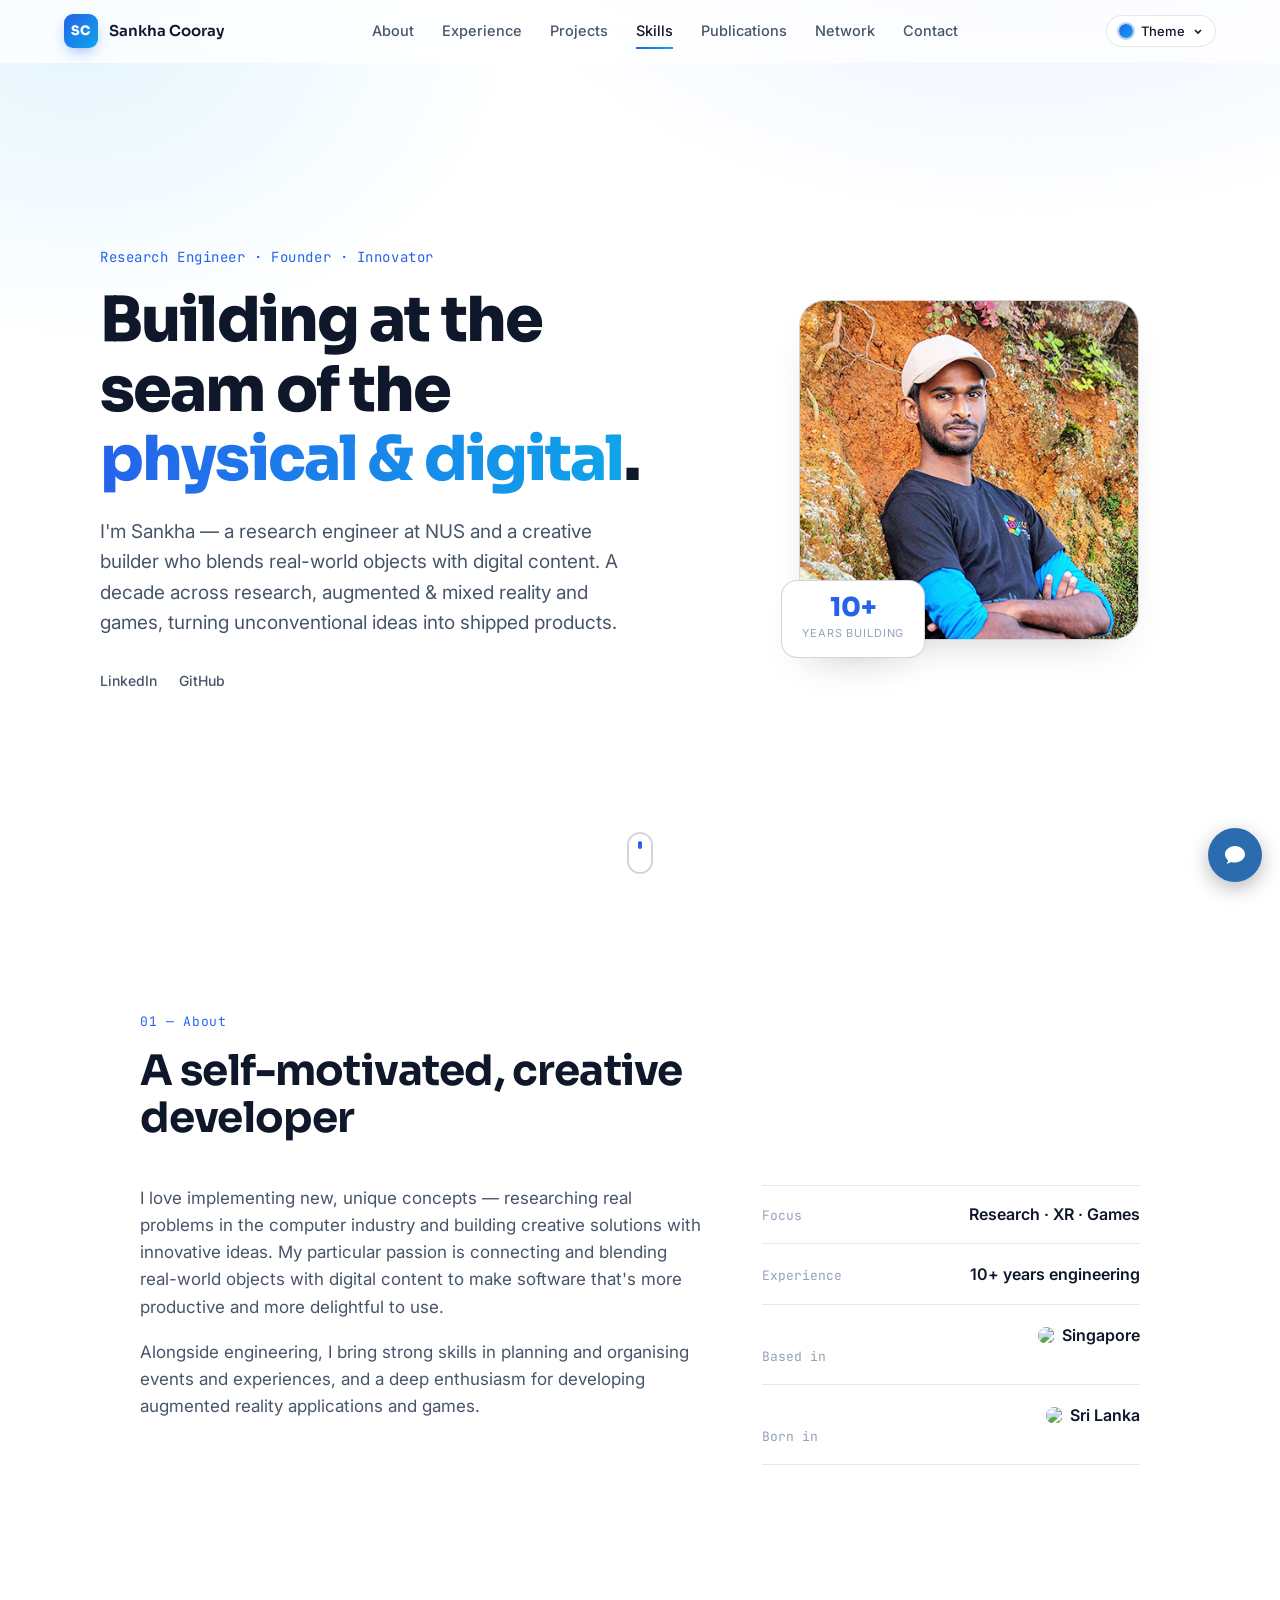
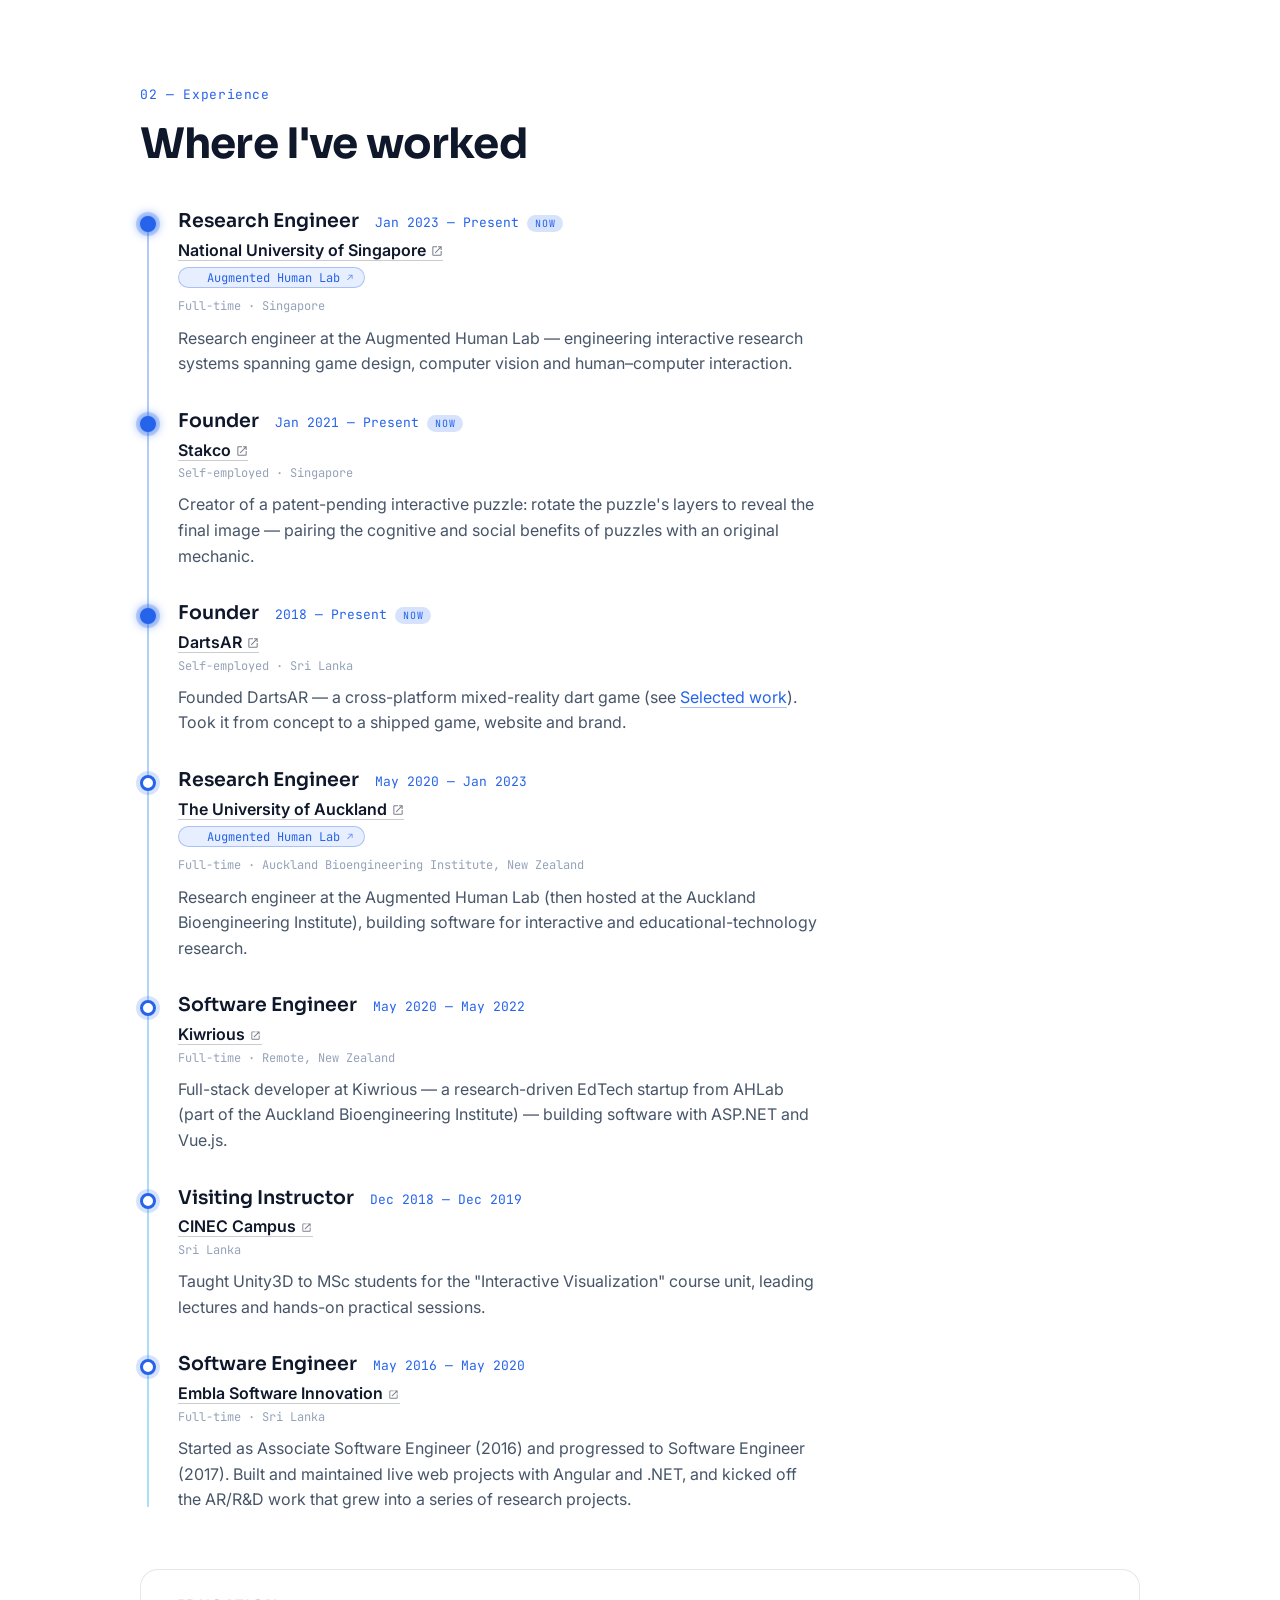
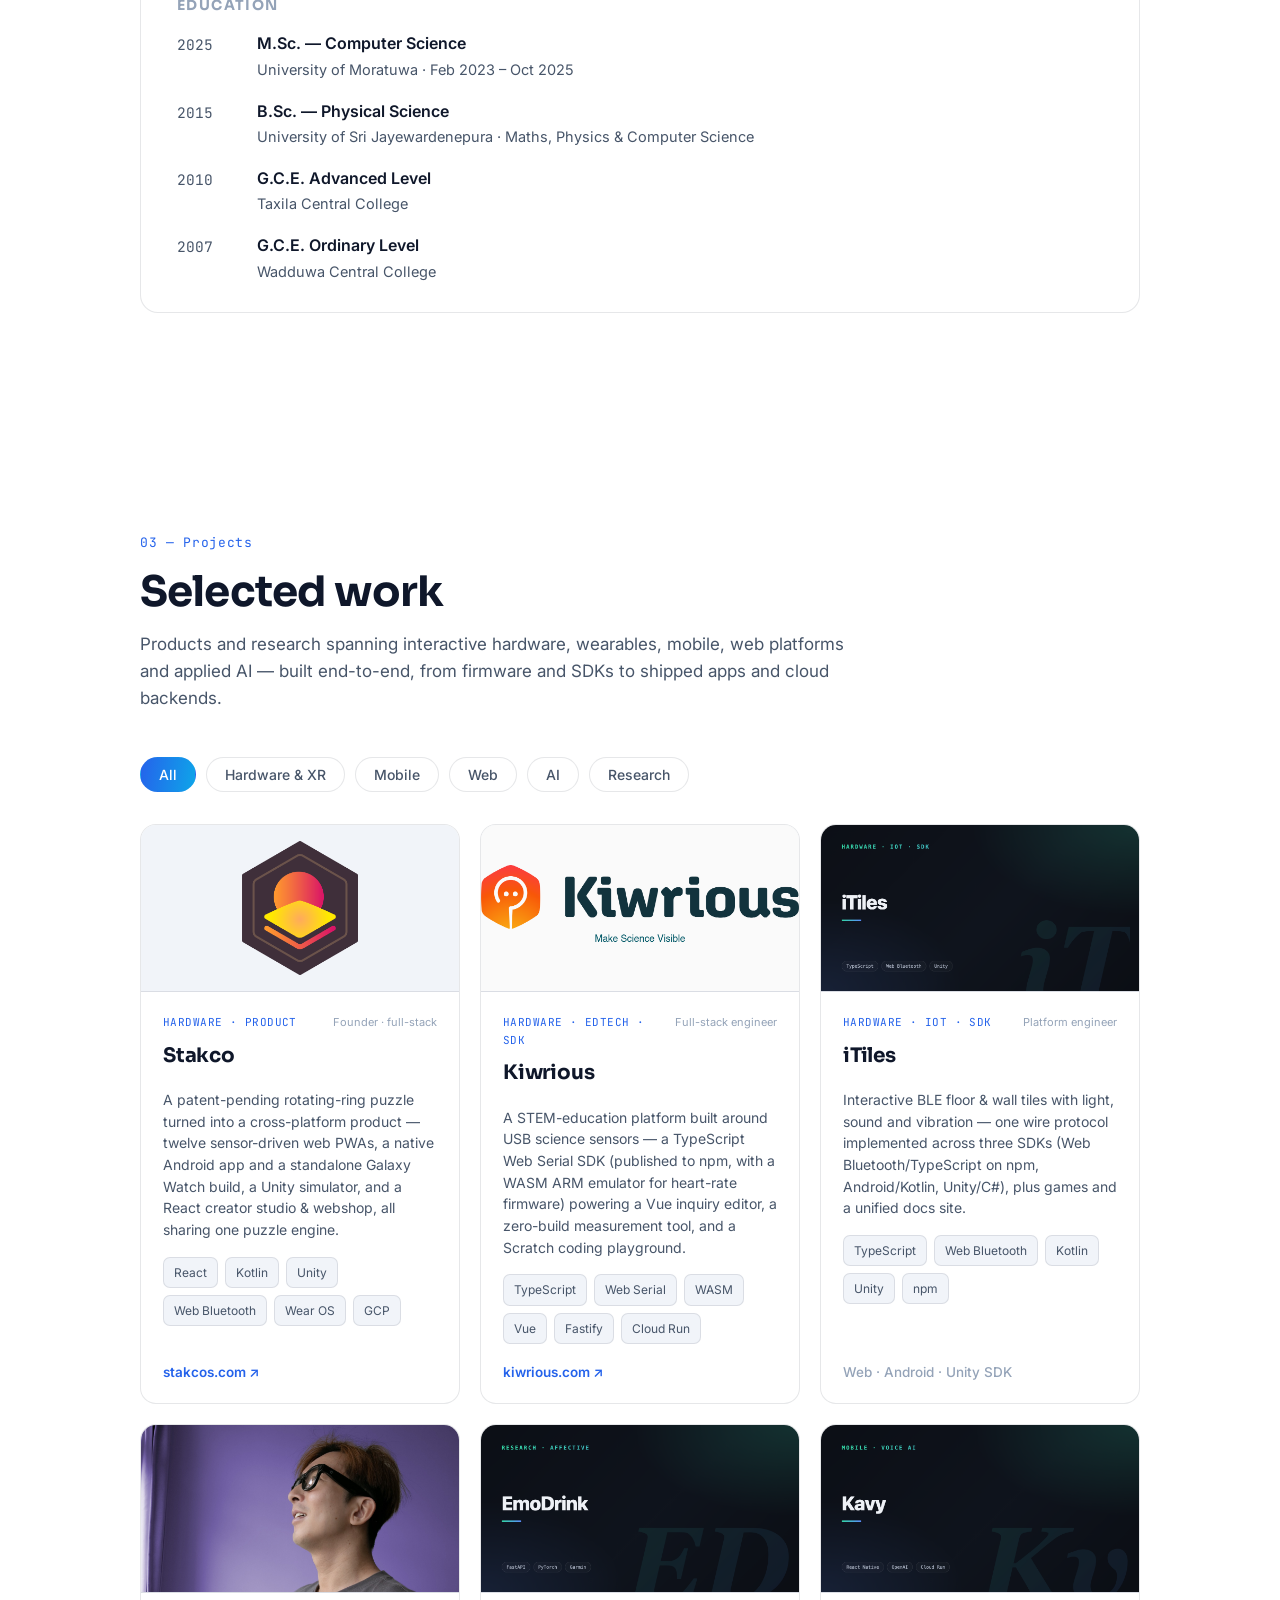
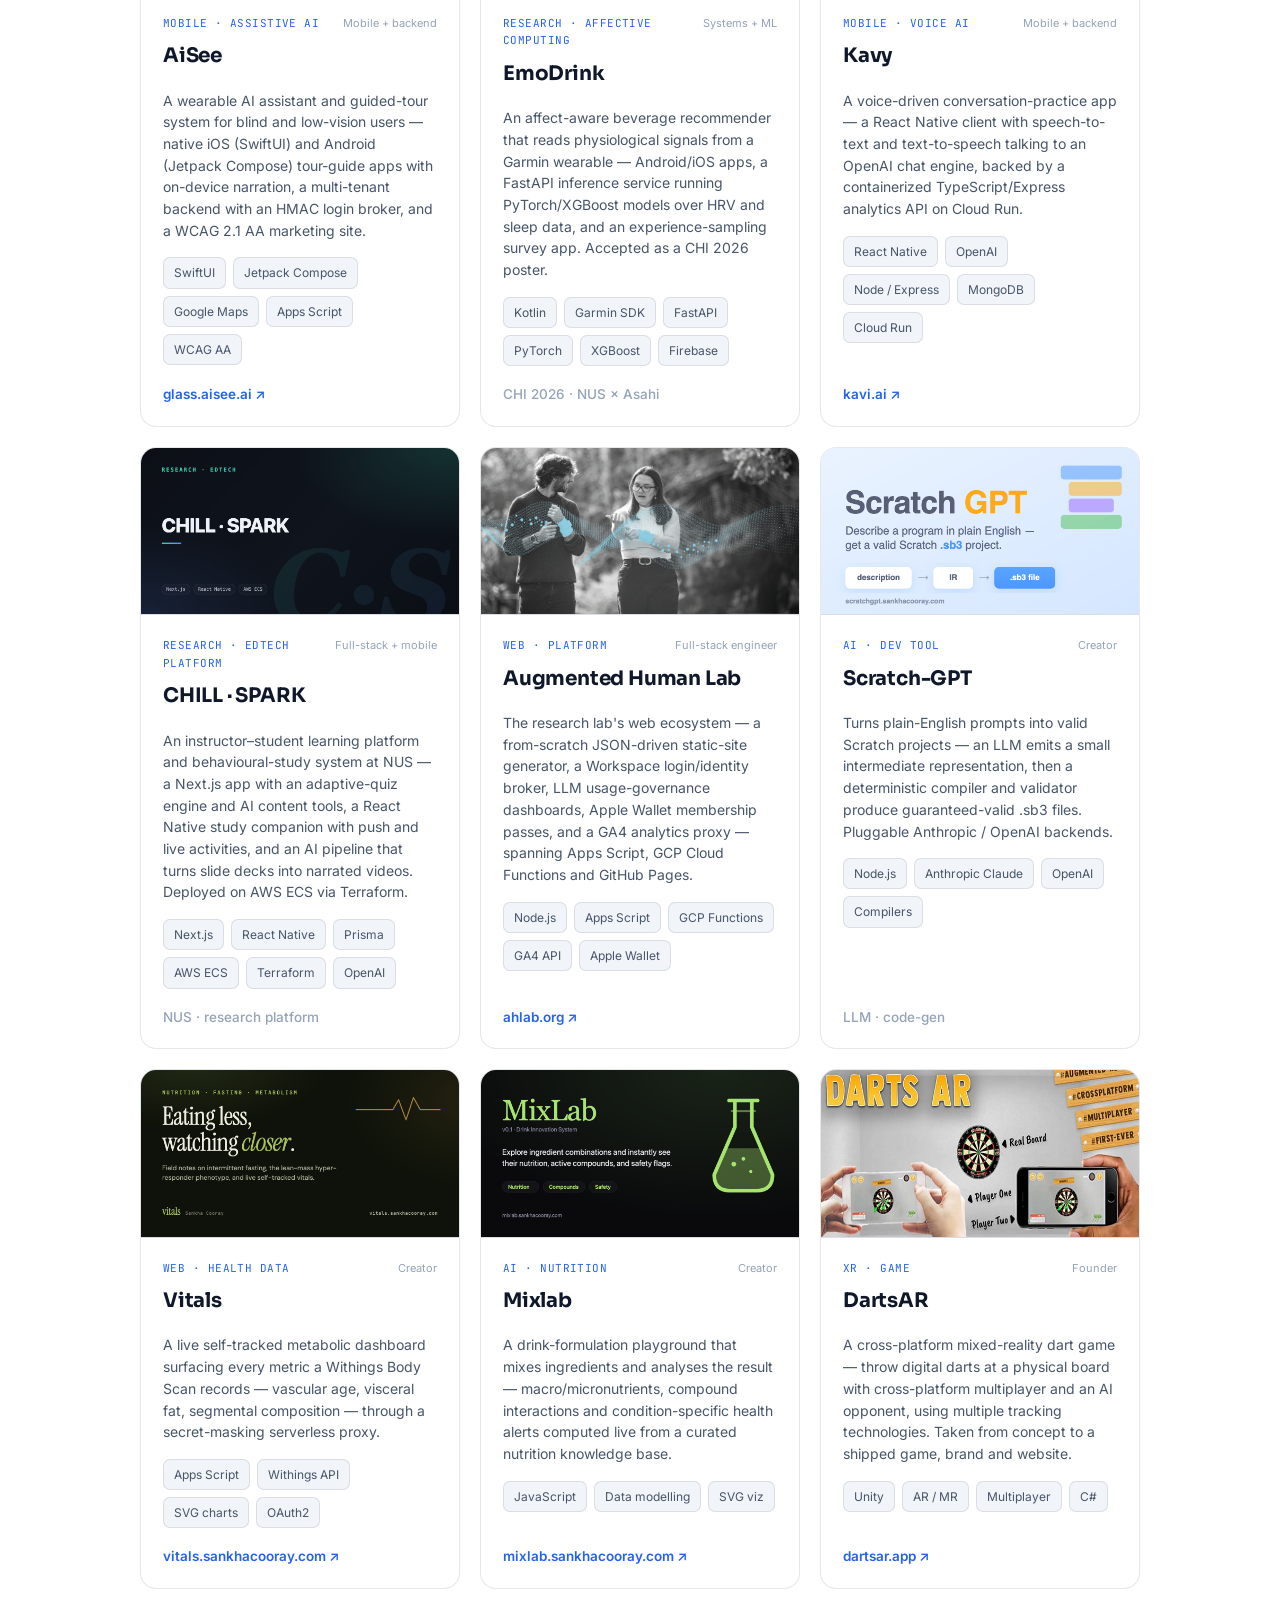
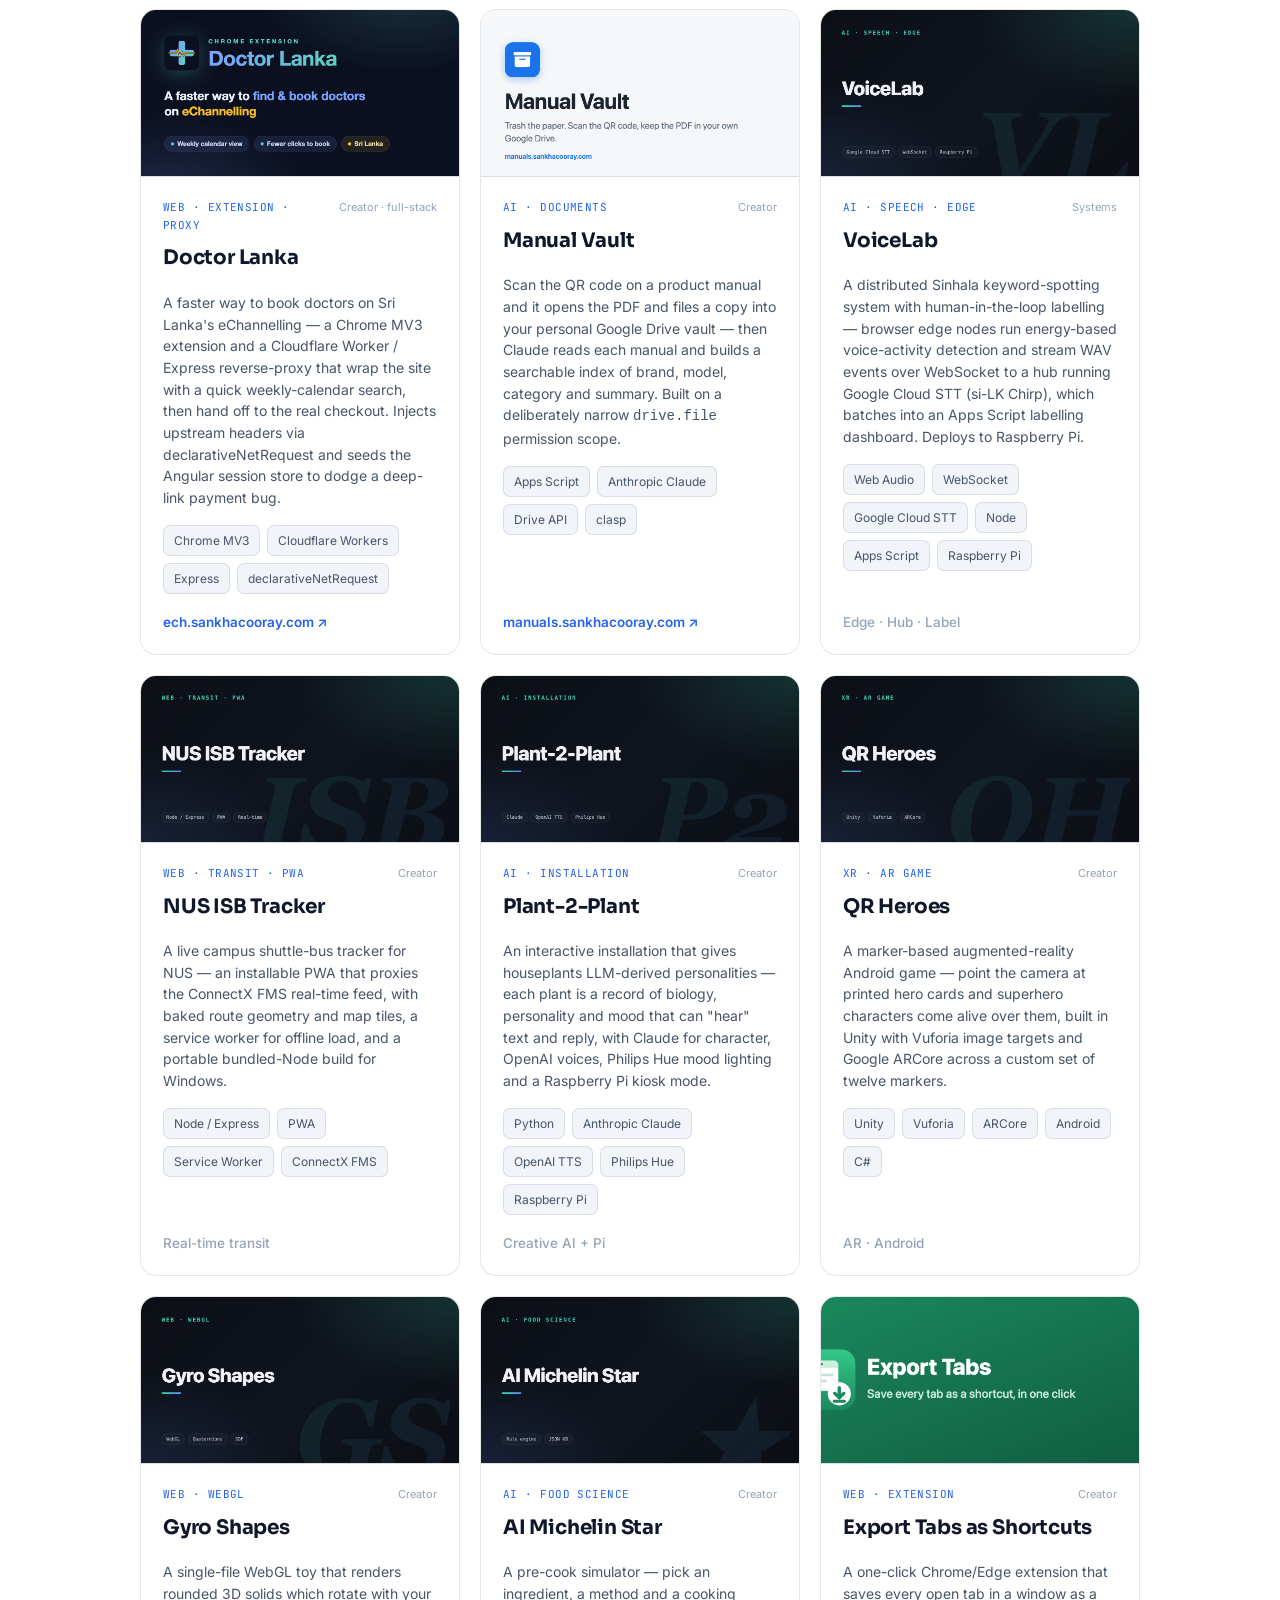
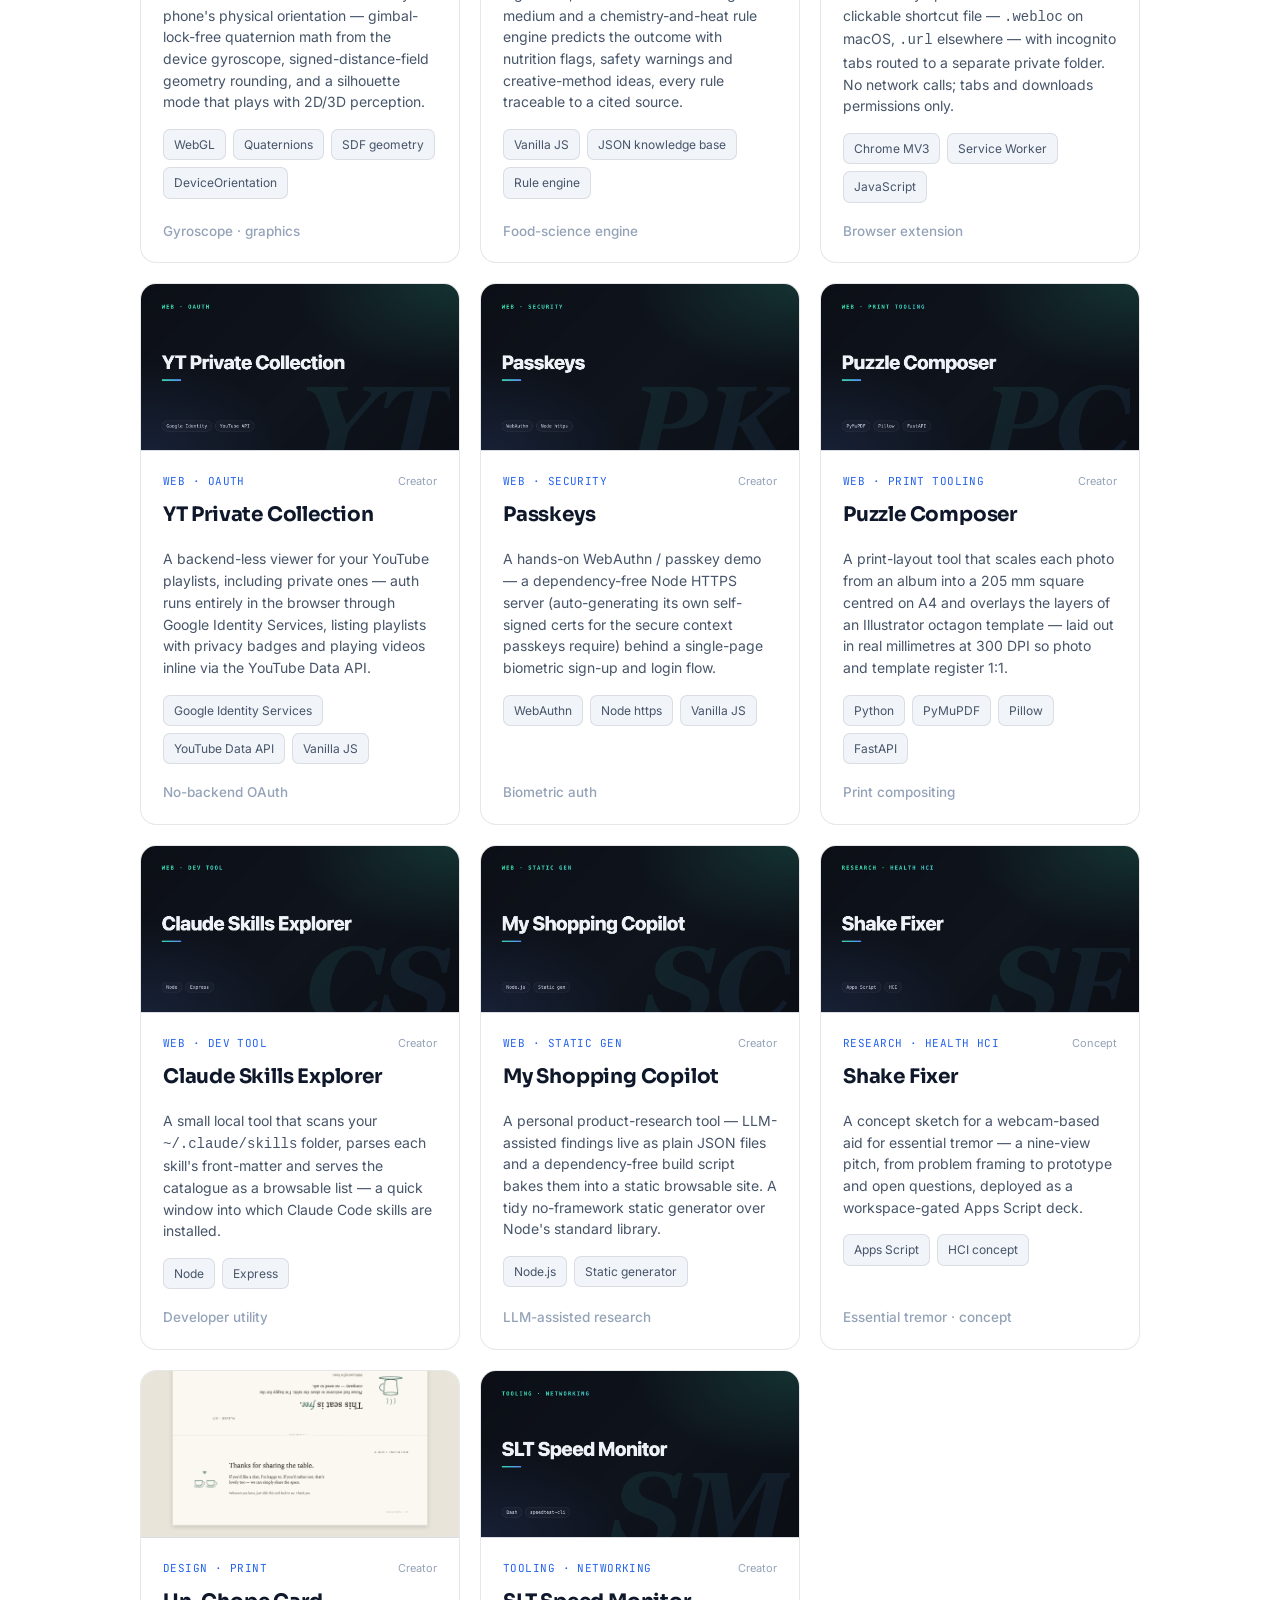
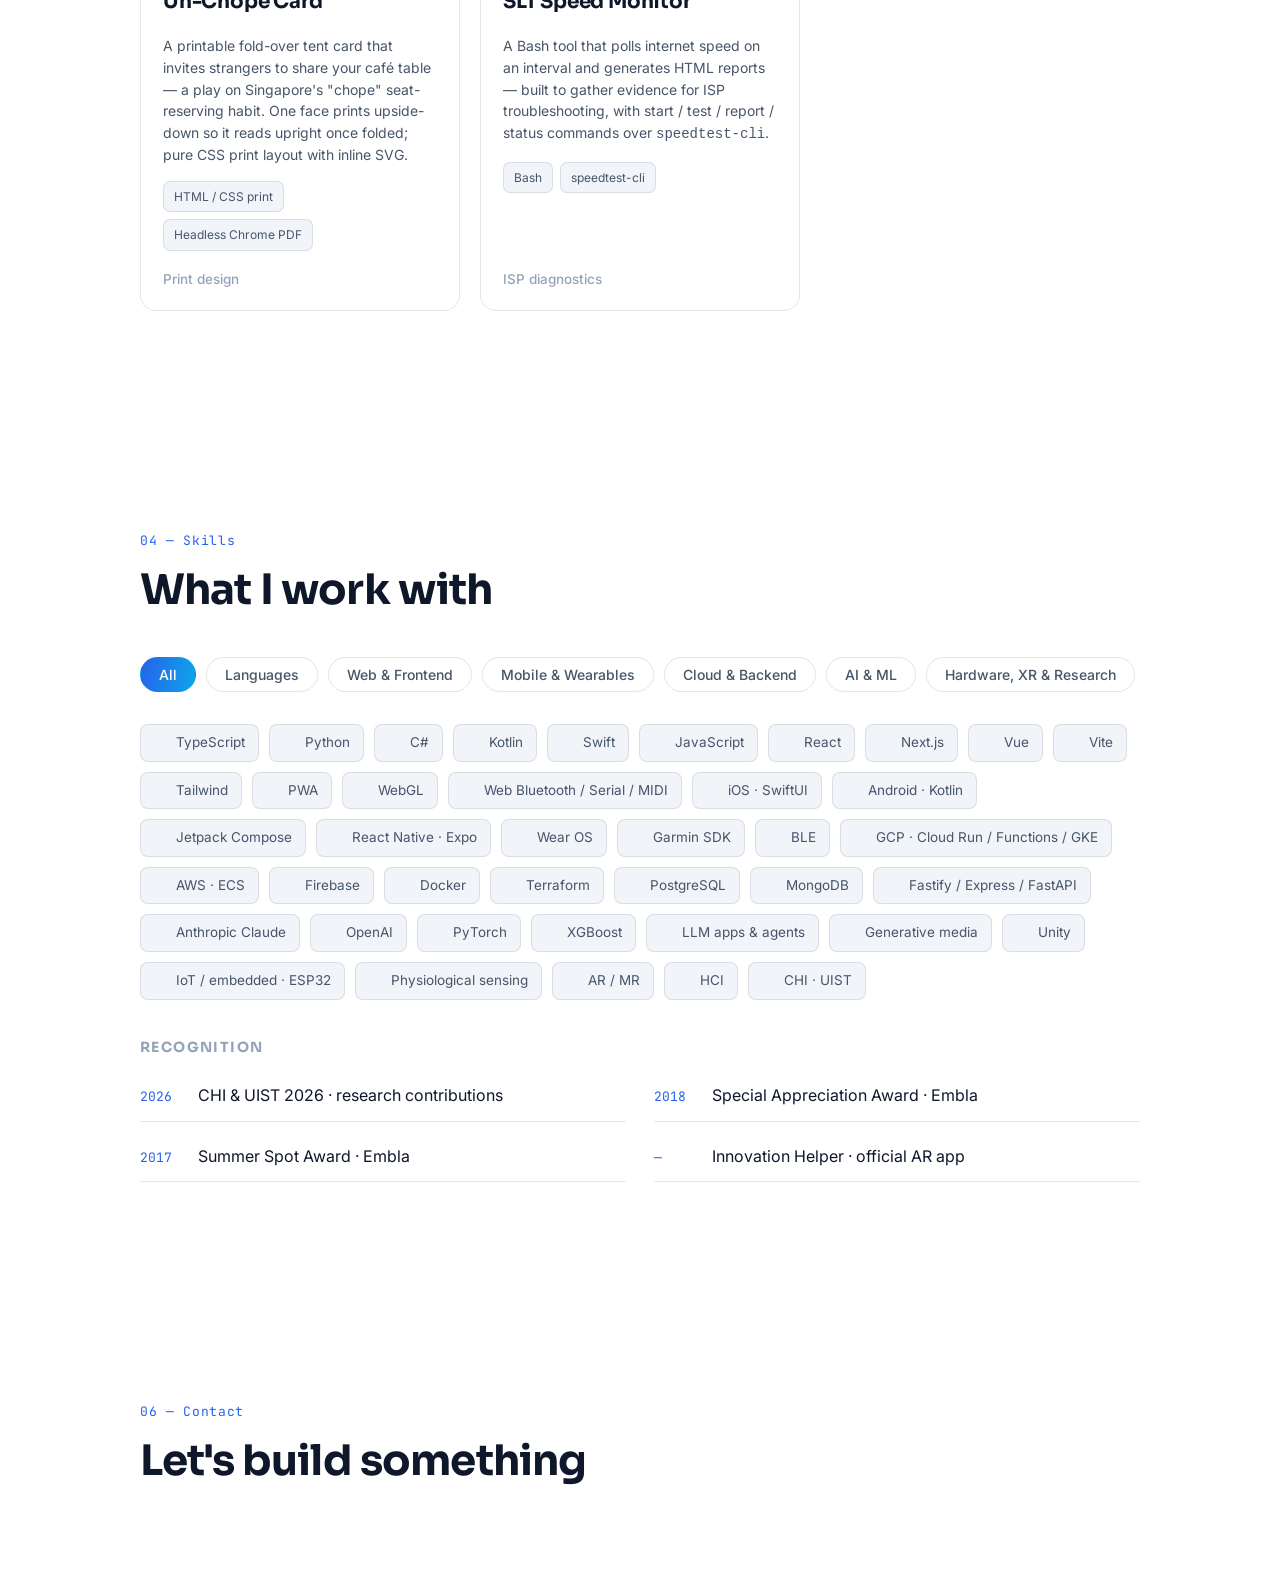
==== commit 3487788d: "Contact form: switch to shared cdn sankha-contact.js Replaces the inline form, CSS and submit script" ====
--- a/index.html
+++ b/index.html
@@ -11,22 +11,29 @@
 
   <!-- Open Graph / social preview -->
   <meta property="og:type" content="website" />
+  <meta property="og:site_name" content="Sankha Cooray" />
   <meta property="og:title" content="Sankha Cooray — Developer & Innovator" />
   <meta property="og:description" content="Software engineer working at the seam of the physical and digital: AR/MR, games, and applied R&D." />
-  <meta property="og:url" content="https://v3.sankhacooray.com/" />
-  <meta property="og:image" content="https://v3.sankhacooray.com/assets/og-image.png" />
+  <meta property="og:url" content="https://sankhacooray.com/" />
+  <meta property="og:image" content="https://sankhacooray.com/assets/og-image.png" />
   <meta property="og:image:width" content="1200" />
   <meta property="og:image:height" content="630" />
   <meta property="og:image:alt" content="Sankha Cooray — developer &amp; innovator, at the seam of the physical and digital." />
+  <meta property="og:locale" content="en_US" />
   <meta name="twitter:card" content="summary_large_image" />
   <meta name="twitter:title" content="Sankha Cooray — Developer & Innovator" />
   <meta name="twitter:description" content="Software engineer working at the seam of the physical and digital: AR/MR, games, and applied R&D." />
-  <meta name="twitter:image" content="https://v3.sankhacooray.com/assets/og-image.png" />
+  <meta name="twitter:image" content="https://sankhacooray.com/assets/og-image.png" />
   <meta name="twitter:image:alt" content="Sankha Cooray — developer &amp; innovator, at the seam of the physical and digital." />
 
-  <link rel="canonical" href="https://v3.sankhacooray.com/" />
+  <link rel="canonical" href="https://sankhacooray.com/" />
   <link rel="icon" type="image/svg+xml" href="icon.svg" />
+  <link rel="icon" type="image/png" sizes="192x192" href="assets/icon-192.png" />
+  <link rel="apple-touch-icon" sizes="180x180" href="assets/apple-touch-icon.png" />
   <link rel="manifest" href="manifest.webmanifest" />
+  <meta name="apple-mobile-web-app-capable" content="yes" />
+  <meta name="apple-mobile-web-app-status-bar-style" content="black-translucent" />
+  <meta name="apple-mobile-web-app-title" content="Sankha" />
 
   <!-- Set theme before paint to avoid a flash of the wrong theme -->
   <script>
@@ -796,51 +803,12 @@
 
     <!-- ===================== CONTACT ===================== -->
     <section class="section section-contact" id="contact">
-      <div class="contact-wrap">
-        <div class="contact-intro reveal">
+      <div id="scn-contact" class="reveal" data-source="v3.sankhacooray.com"
+           data-pitch="Have a project, a role, or just an idea worth" data-pitch-em="exploring?"
+           data-note="Drop me a message and I'll get back to you.">
+        <div>
           <span class="section-kicker">06 — Contact</span>
           <h2 class="section-title">Let's build something</h2>
-          <p>Have a project, a role, or just an idea worth exploring? Drop me a message and I'll get back to you. No phone numbers or inboxes to dig for — just send a note below.</p>
-          <ul class="contact-links">
-            <li><a href="https://www.linkedin.com/in/sankhacooray/" target="_blank" rel="noopener">LinkedIn ↗</a></li>
-            <li><a href="https://github.com/sankhacooray" target="_blank" rel="noopener">GitHub ↗</a></li>
-          </ul>
-        </div>
-
-        <form class="contact-form reveal" id="contactForm" novalidate>
-          <fieldset id="formFields">
-            <div class="field">
-              <label for="cf-name">Name</label>
-              <input id="cf-name" name="name" type="text" autocomplete="name" required maxlength="200" placeholder="Your name" />
-            </div>
-            <div class="field">
-              <label for="cf-email">Email</label>
-              <input id="cf-email" name="email" type="email" autocomplete="email" required maxlength="200" placeholder="you@example.com" />
-            </div>
-            <div class="field">
-              <label for="cf-message">Message</label>
-              <textarea id="cf-message" name="message" rows="5" required maxlength="5000" placeholder="What's on your mind?"></textarea>
-            </div>
-            <!-- Honeypot: hidden from humans, catches bots -->
-            <div class="hp" aria-hidden="true">
-              <label for="cf-company">Company</label>
-              <input id="cf-company" name="company" type="text" tabindex="-1" autocomplete="off" />
-            </div>
-          </fieldset>
-          <button class="btn btn-primary btn-submit" id="submitBtn" type="submit">
-            <span class="label">Send message</span>
-            <span class="spinner" aria-hidden="true"></span>
-          </button>
-          <p class="form-status" id="formStatus" role="status" aria-live="polite"></p>
-        </form>
-
-        <div class="contact-success" id="contactSuccess" hidden>
-          <div class="cs-check" aria-hidden="true">
-            <svg viewBox="0 0 24 24" width="28" height="28" fill="none" stroke="currentColor" stroke-width="2.5"><path d="M5 13l4 4L19 7"/></svg>
-          </div>
-          <h3>Message sent</h3>
-          <p>Thanks for reaching out — I'll get back to you soon.</p>
-          <button class="btn btn-ghost" id="sendAnother" type="button">Send another message</button>
         </div>
       </div>
     </section>
@@ -880,12 +848,12 @@
   <!-- ===================== FOOTER ===================== -->
   <!-- Shared network footer, hosted on cdn.sankhacooray.com (auto-themes to this page). -->
   <div id="scn-footer"></div>
-  <script async src="https://cdn.sankhacooray.com/js/sankha-footer.js?v=20260625"
+  <script async src="https://cdn.sankhacooray.com/js/sankha-footer.js?v=20260901"
           data-site="sankhacooray.com"
           data-tagline="portfolio &amp; experiments"></script>
 
   <script src="js/main.js?v=20260820"></script>
-  <script src="js/contact.js?v=20260613"></script>
+  <script defer src="https://cdn.sankhacooray.com/js/sankha-contact.js?v=20261025"></script>
   <script src="js/network.js?v=20260613"></script>
   <script src="js/publications.js?v=20260616"></script>
   <script async src="js/sankha-weather.js?v=20260616c"></script>
--- a/css/styles.css
+++ b/css/styles.css
@@ -457,66 +457,9 @@
 
 /* ===================== CONTACT ===================== */
 .section-contact { max-width: 1080px; }
-.contact-wrap { display: grid; grid-template-columns: 1fr 1.1fr; gap: clamp(28px, 5vw, 64px); align-items: start; position: relative; }
-.contact-intro p { color: var(--text-dim); font-size: 16.5px; margin: 16px 0 24px; }
-.contact-links { list-style: none; margin: 0; padding: 0; display: flex; flex-wrap: wrap; gap: 18px; }
-.contact-links a { font-weight: 600; color: var(--accent); }
-.contact-links a:hover { text-decoration: underline; }
-
-.contact-form { display: block; }
-.contact-form[hidden] { display: none; }
-.contact-form fieldset { border: 0; margin: 0; padding: 0; display: grid; gap: 16px; }
-.contact-form fieldset[disabled] { opacity: .6; }
-.field { display: grid; gap: 7px; }
-.field label { font-size: 13.5px; font-weight: 600; color: var(--text-dim); }
-.field input, .field textarea {
-  width: 100%; padding: 13px 15px; border-radius: 11px;
-  background: var(--surface); border: 1px solid var(--border);
-  color: var(--text); font-family: inherit; font-size: 15px;
-  transition: border-color .2s ease, box-shadow .2s ease;
-  resize: vertical;
-}
-.field input:focus, .field textarea:focus {
-  outline: none; border-color: var(--accent);
-  box-shadow: 0 0 0 3px color-mix(in srgb, var(--accent) 22%, transparent);
-}
-.field input::placeholder, .field textarea::placeholder { color: var(--text-mute); }
-.hp { position: absolute; left: -9999px; width: 1px; height: 1px; overflow: hidden; }
-
-.btn-submit { margin-top: 20px; width: 100%; }
-.btn-submit.is-loading { pointer-events: none; opacity: .9; }
-.spinner {
-  display: none; flex: 0 0 auto;
-  width: 1.05em; height: 1.05em;
-  border: 2px solid currentColor; border-right-color: transparent;
-  border-radius: 50%; animation: spin .7s linear infinite;
-}
-.btn-submit.is-loading .spinner { display: inline-block; }
-@keyframes spin { to { transform: rotate(360deg); } }
-.form-status { min-height: 20px; margin: 14px 0 0; font-size: 14px; color: #ef6b6b; }
-
-.contact-success {
-  grid-column: 1 / -1;
-  display: flex; flex-direction: column; align-items: center; text-align: center;
-  padding: 48px 28px; border: 1px solid var(--border); border-radius: 18px;
-  background: var(--surface); box-shadow: var(--shadow);
-  animation: success-pop .45s cubic-bezier(.2,.8,.2,1);
-}
-.contact-success[hidden] { display: none; }
-@keyframes success-pop { from { opacity: 0; transform: translateY(14px) scale(.985); } to { opacity: 1; transform: none; } }
-.cs-check {
-  width: 64px; height: 64px; border-radius: 50%; display: grid; place-items: center;
-  background: linear-gradient(135deg, var(--accent), var(--accent-2)); color: var(--on-accent);
-  margin-bottom: 18px; box-shadow: 0 10px 28px -12px var(--accent);
-  animation: check-pop .5s .1s cubic-bezier(.2,1.4,.4,1) both;
-}
-@keyframes check-pop { from { transform: scale(0); } to { transform: scale(1); } }
-.contact-success h3 { font-size: 23px; font-weight: 700; }
-.contact-success p { color: var(--text-dim); margin: 8px 0 0; max-width: 360px; }
-.contact-success #sendAnother { margin-top: 24px; }
-@media (prefers-reduced-motion: reduce) {
-  .contact-success, .cs-check { animation: none; }
-}
+/* form: shared cdn.sankhacooray.com/js/sankha-contact.js (themed from the tokens above) */
+.section-contact { --serif: 'Sora', 'Inter', sans-serif; --text-muted: var(--text-mute); }
+.section-contact .scc-say { font-weight: 600; letter-spacing: -0.01em; }
 
 /* ===================== FOOTER ===================== */
 .footer { border-top: 1px solid var(--border); background: var(--bg-2); }
@@ -632,7 +575,7 @@
   .hero-inner { grid-template-columns: 1fr; gap: 44px; }
   .hero-photo { order: -1; justify-self: start; }
   .photo-frame { width: clamp(180px, 46vw, 240px); }
-  .about-grid, .contact-wrap { grid-template-columns: 1fr; }
+  .about-grid { grid-template-columns: 1fr; }
   .proj-grid { grid-template-columns: repeat(2, 1fr); }
   .rec-list { grid-template-columns: 1fr; }
 
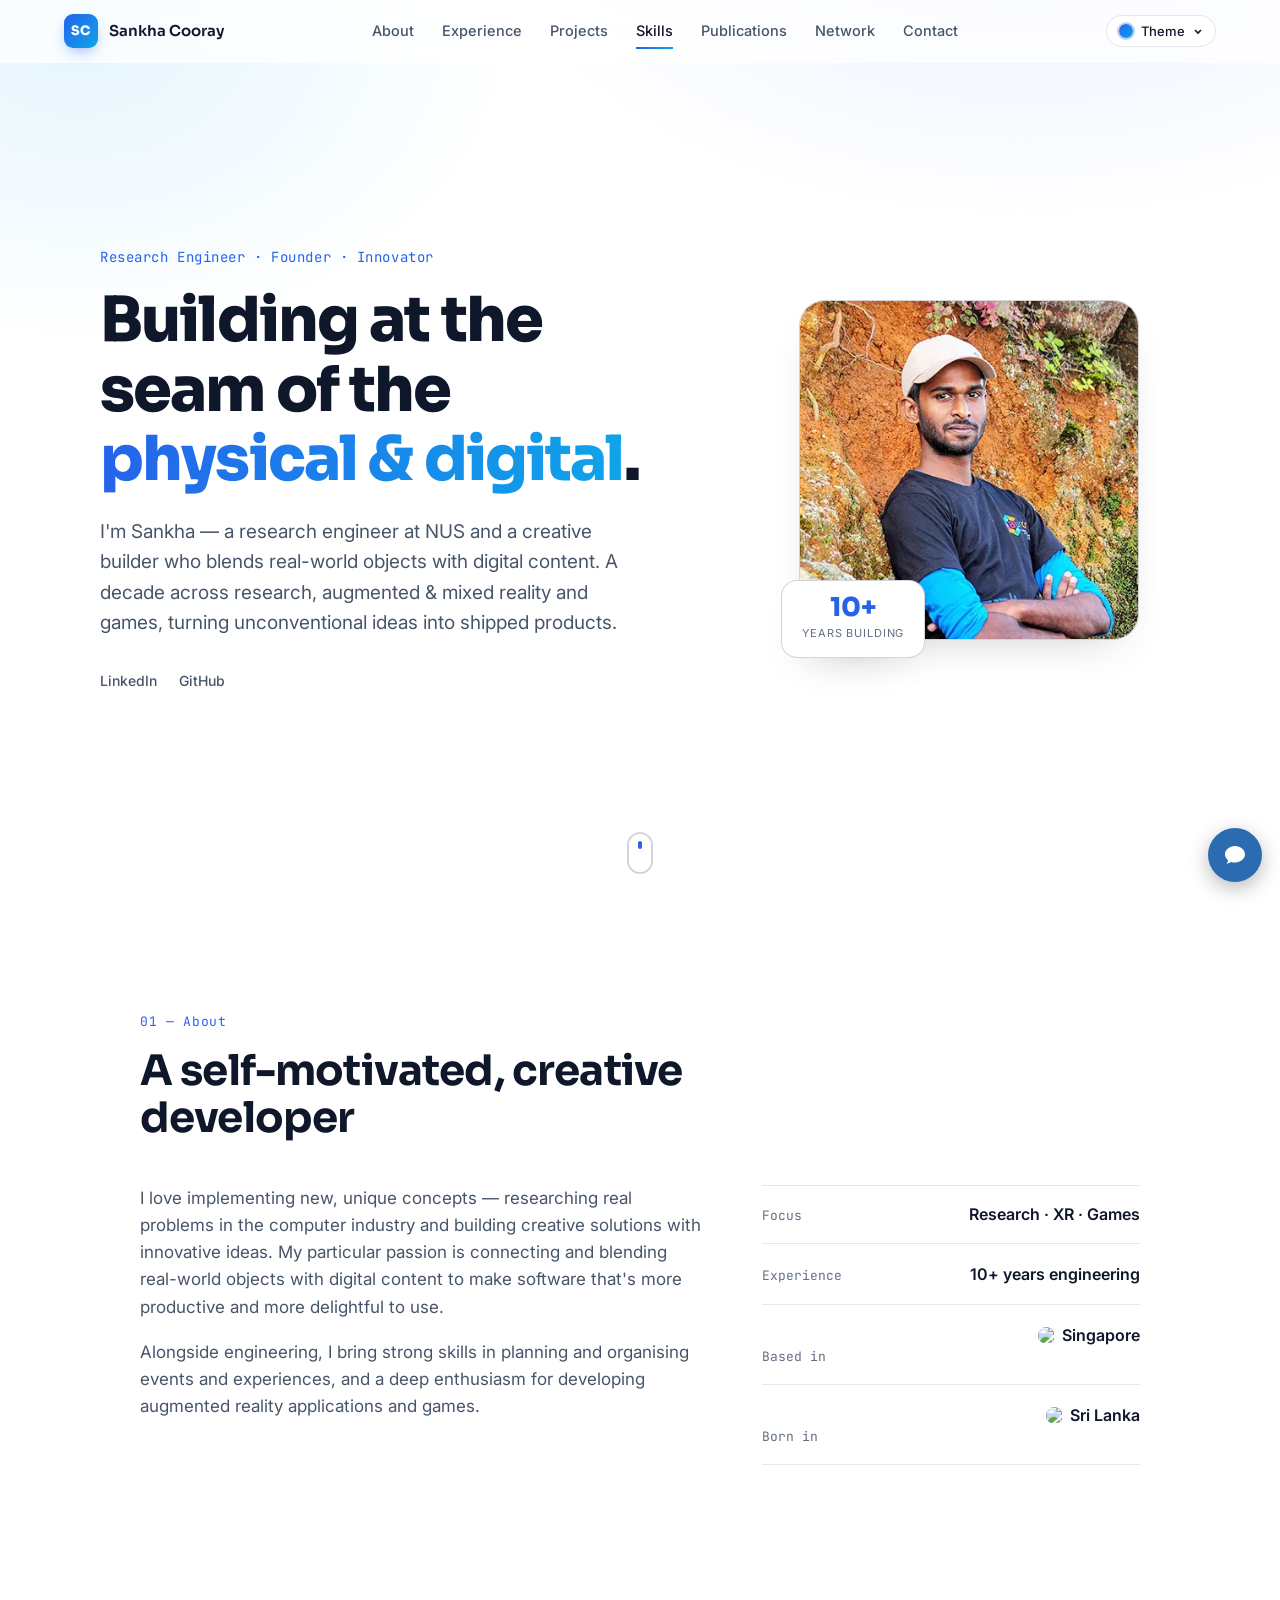
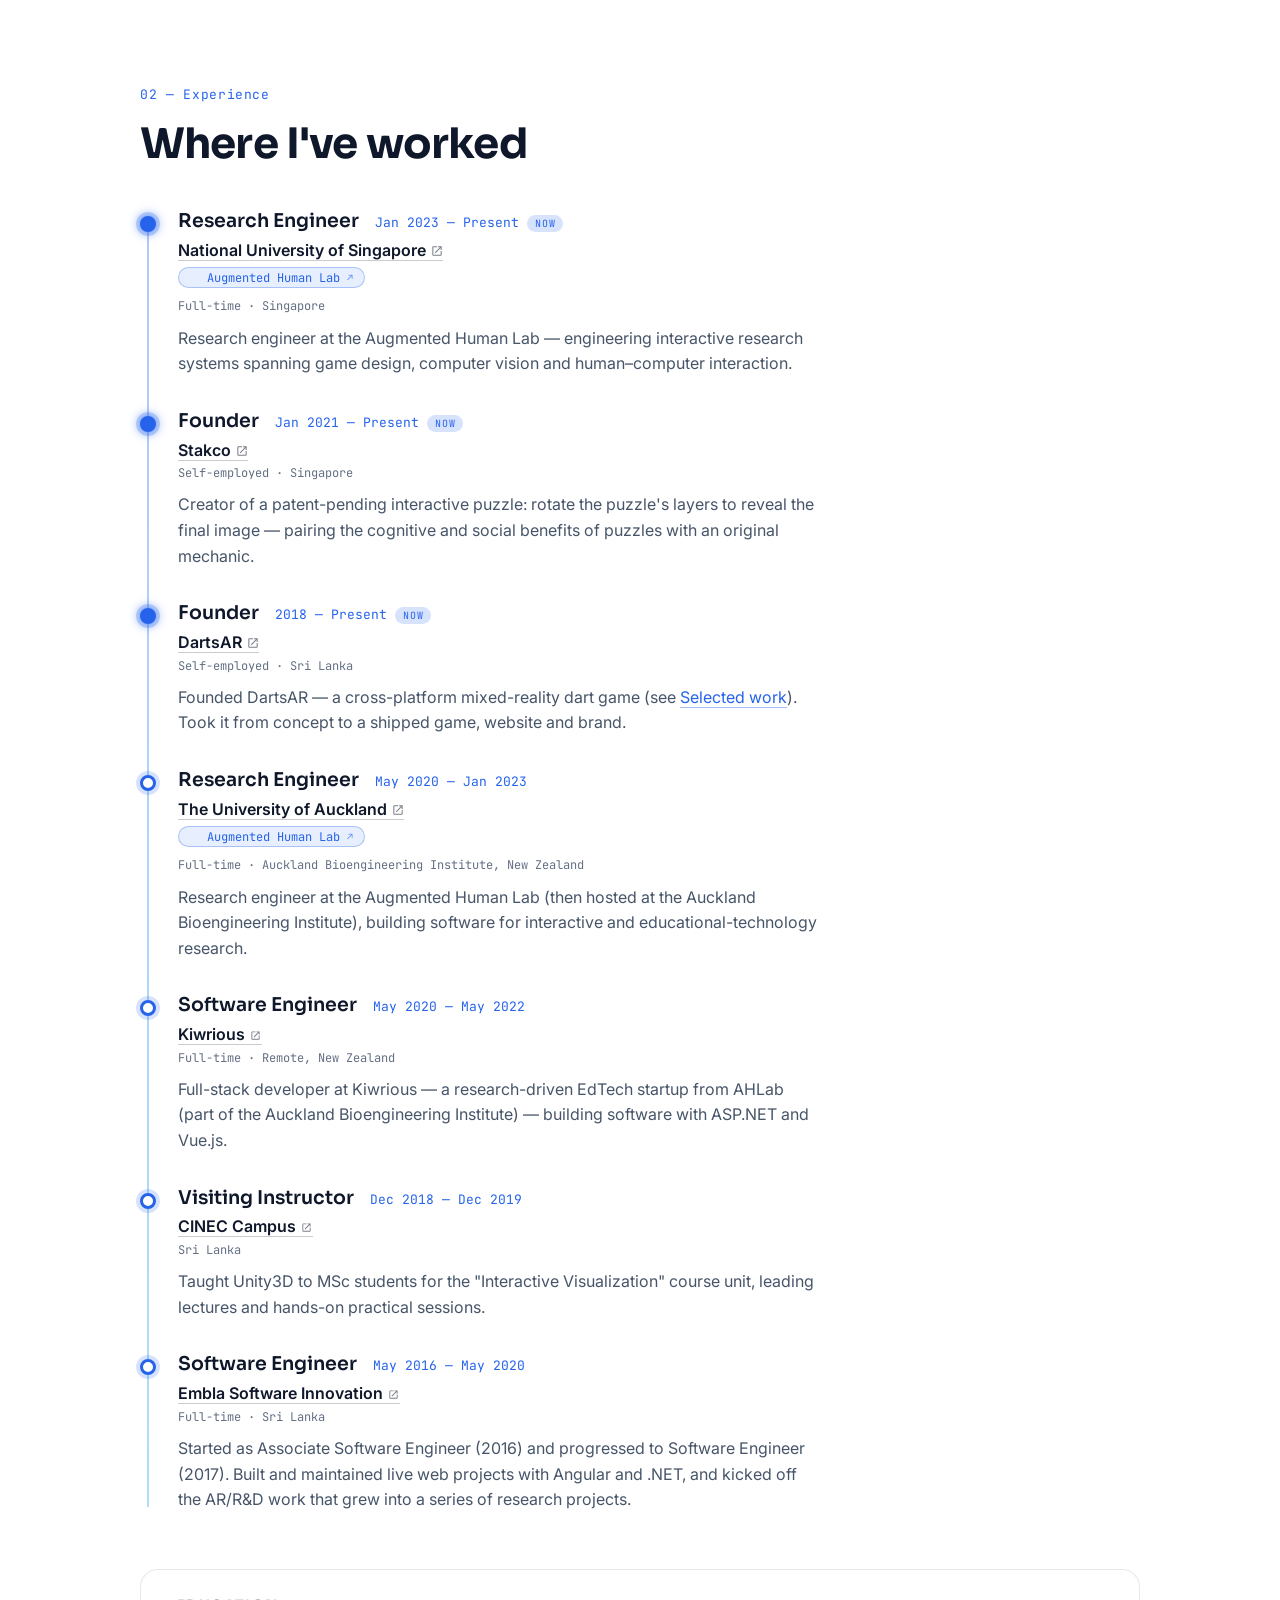
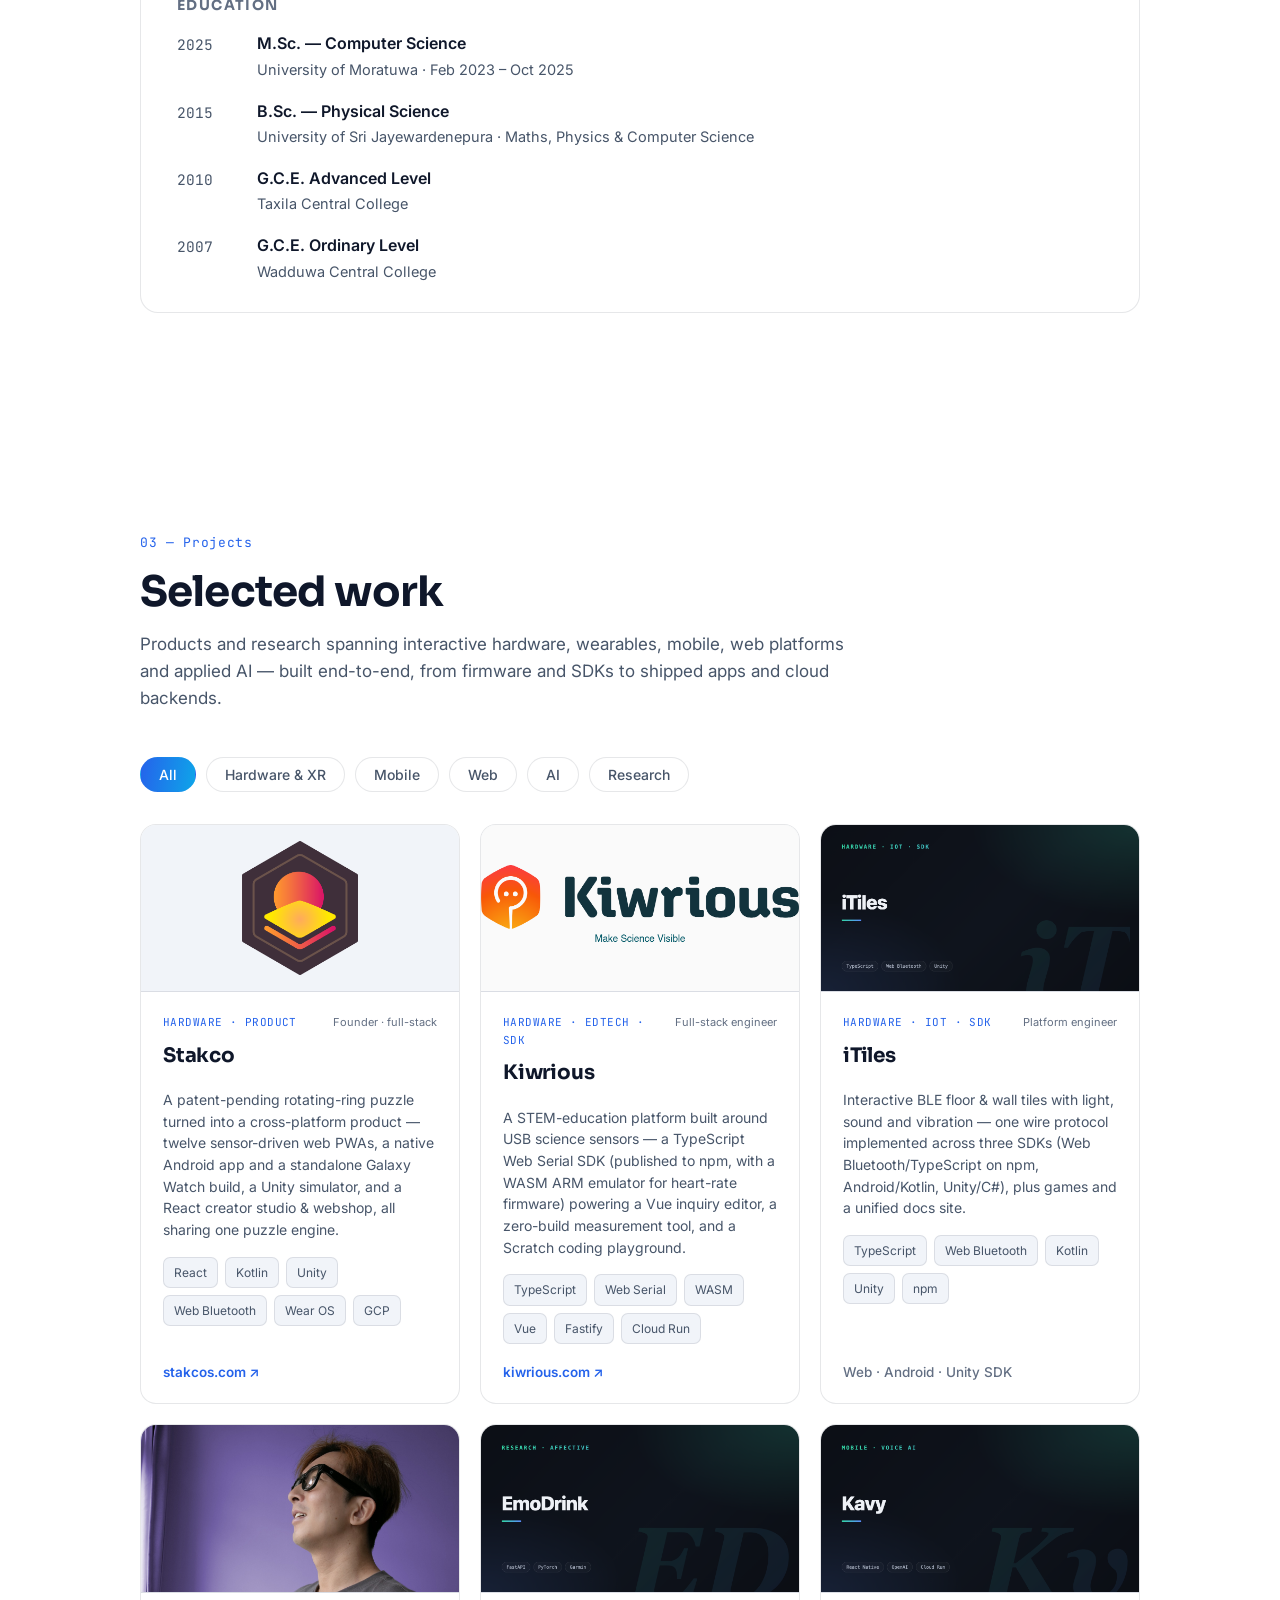
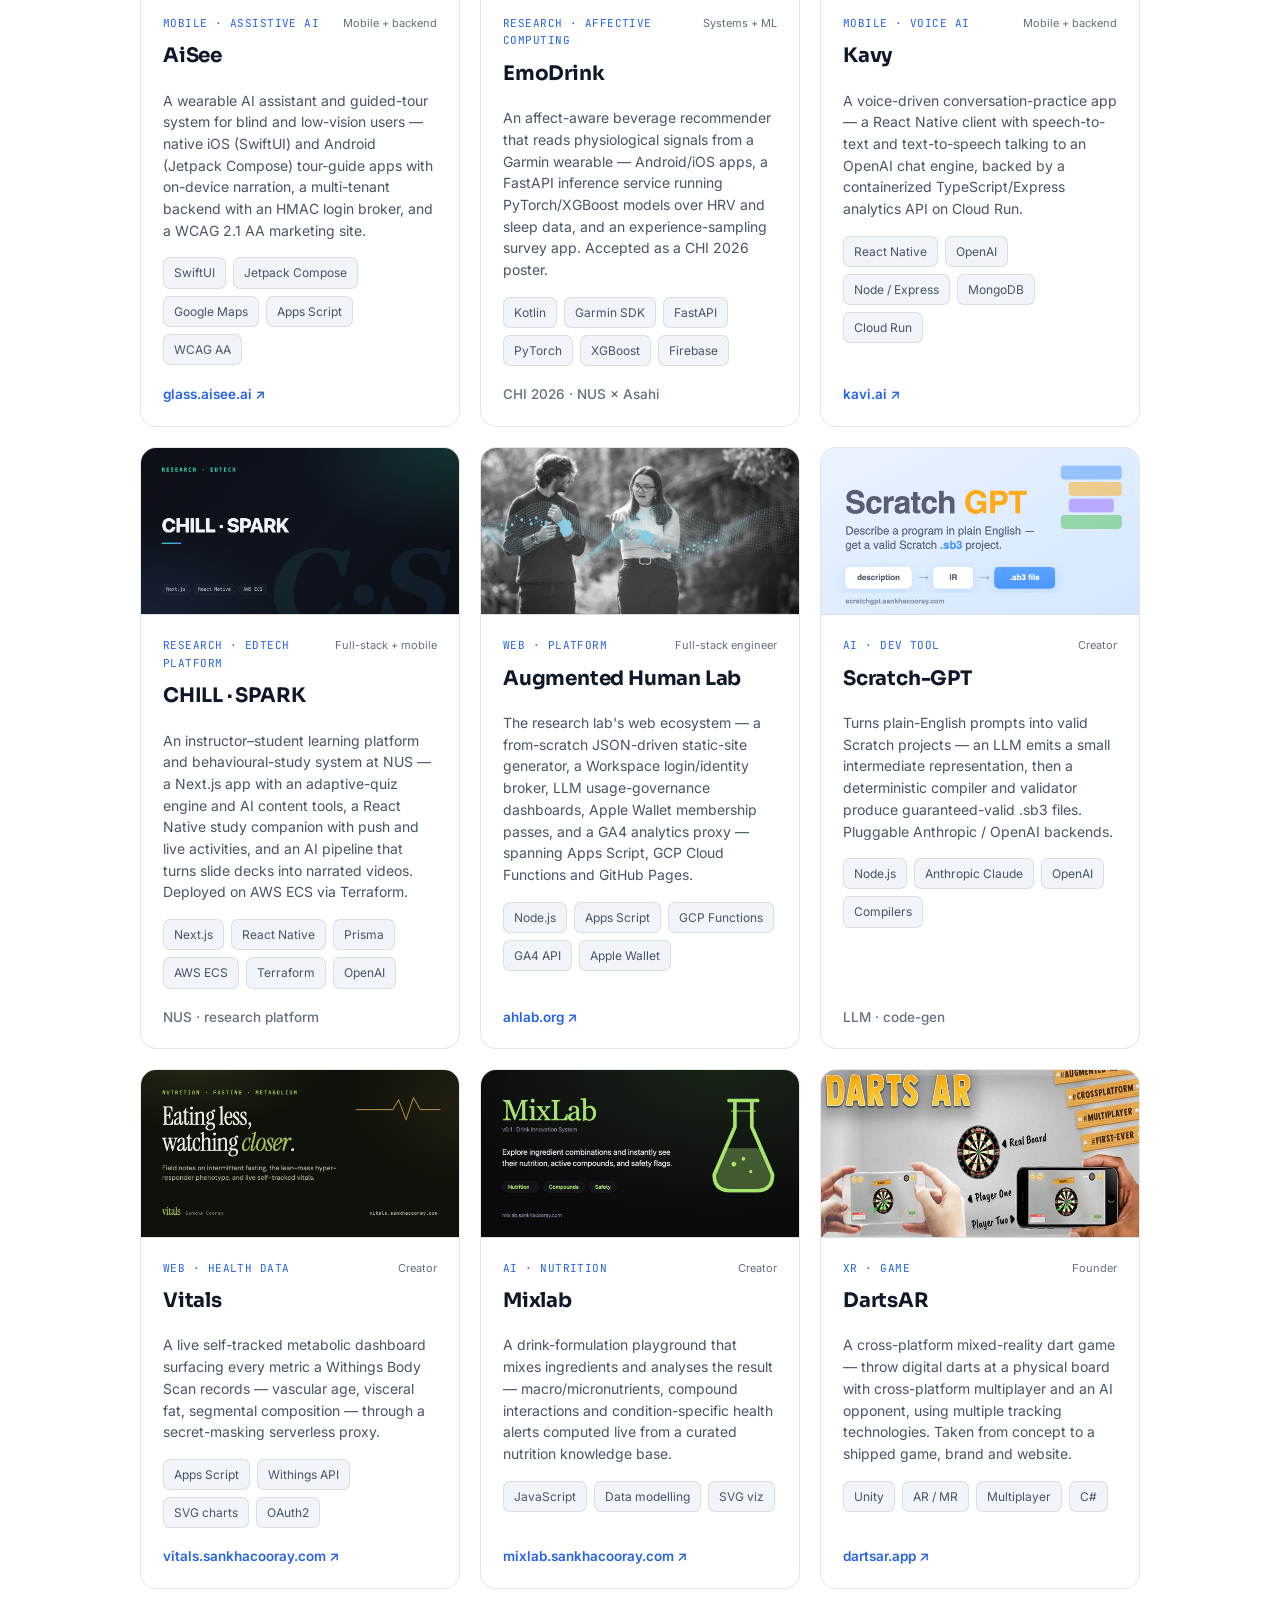
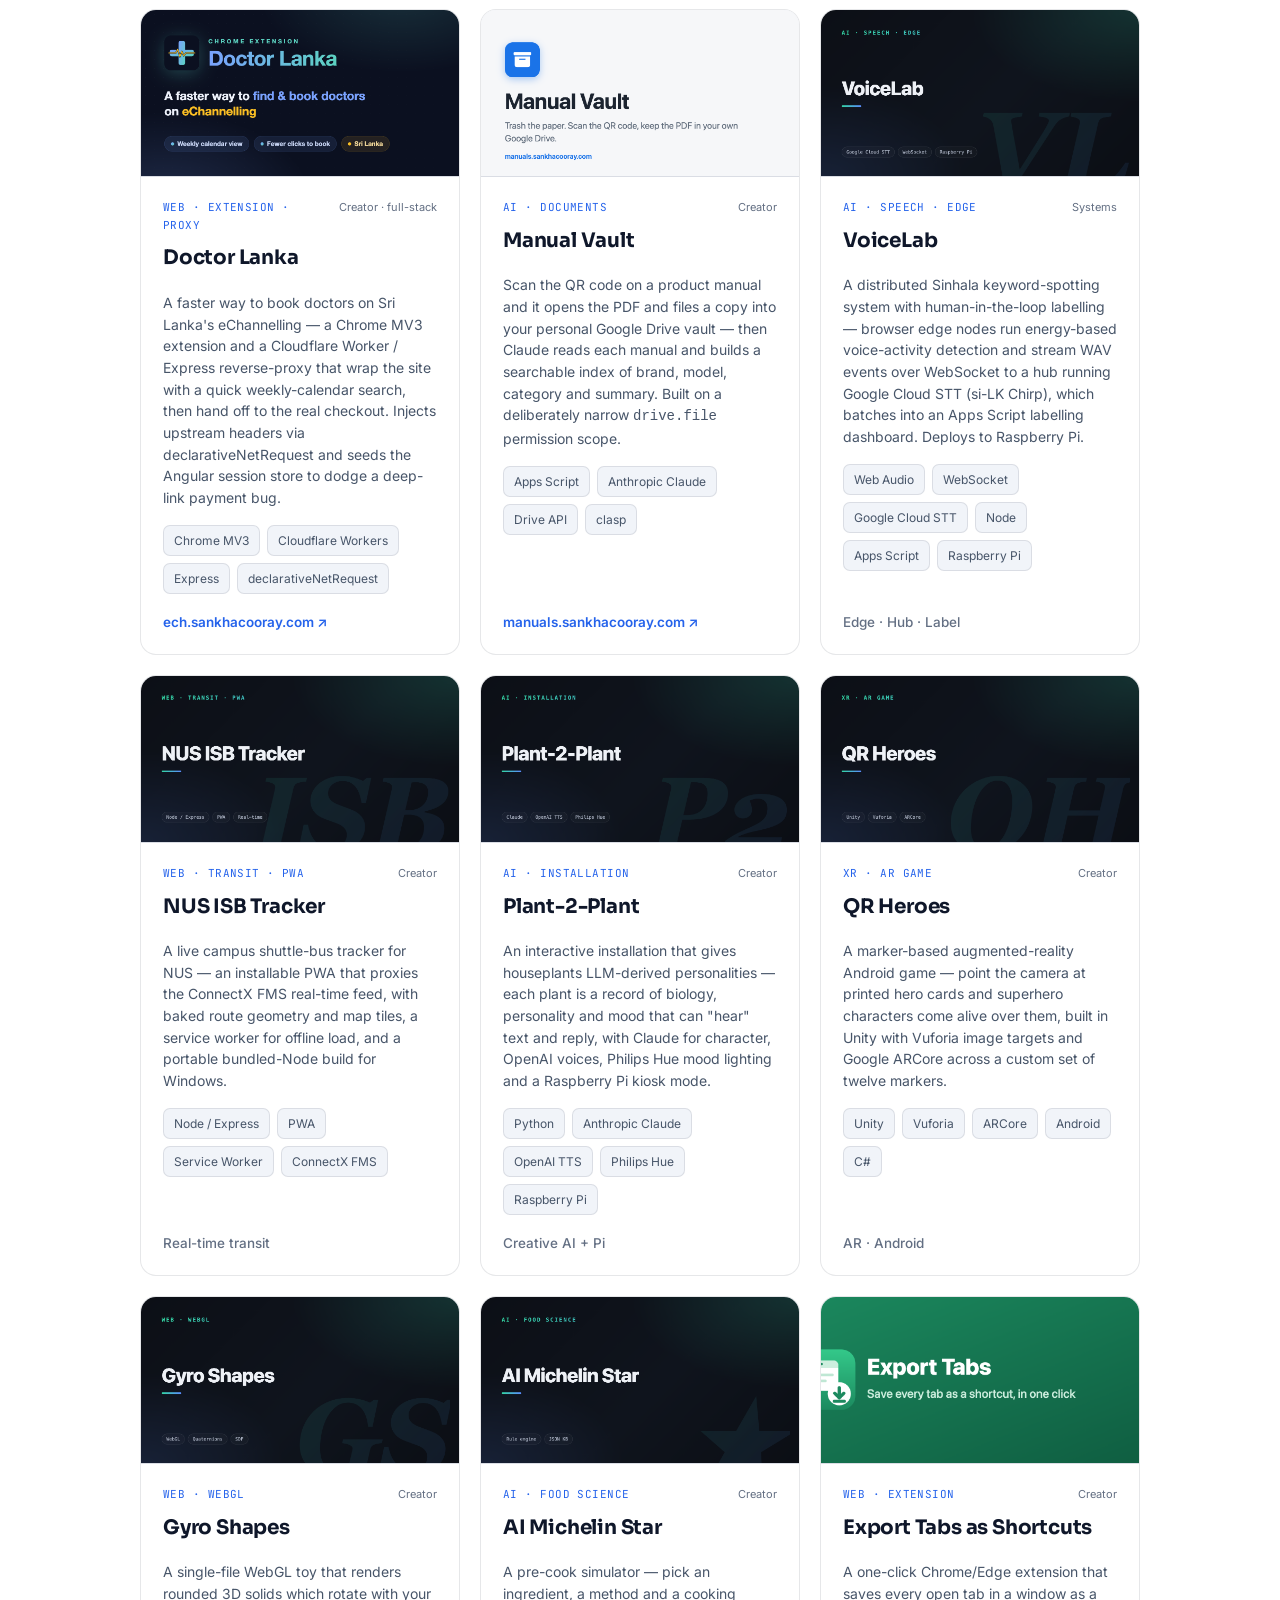
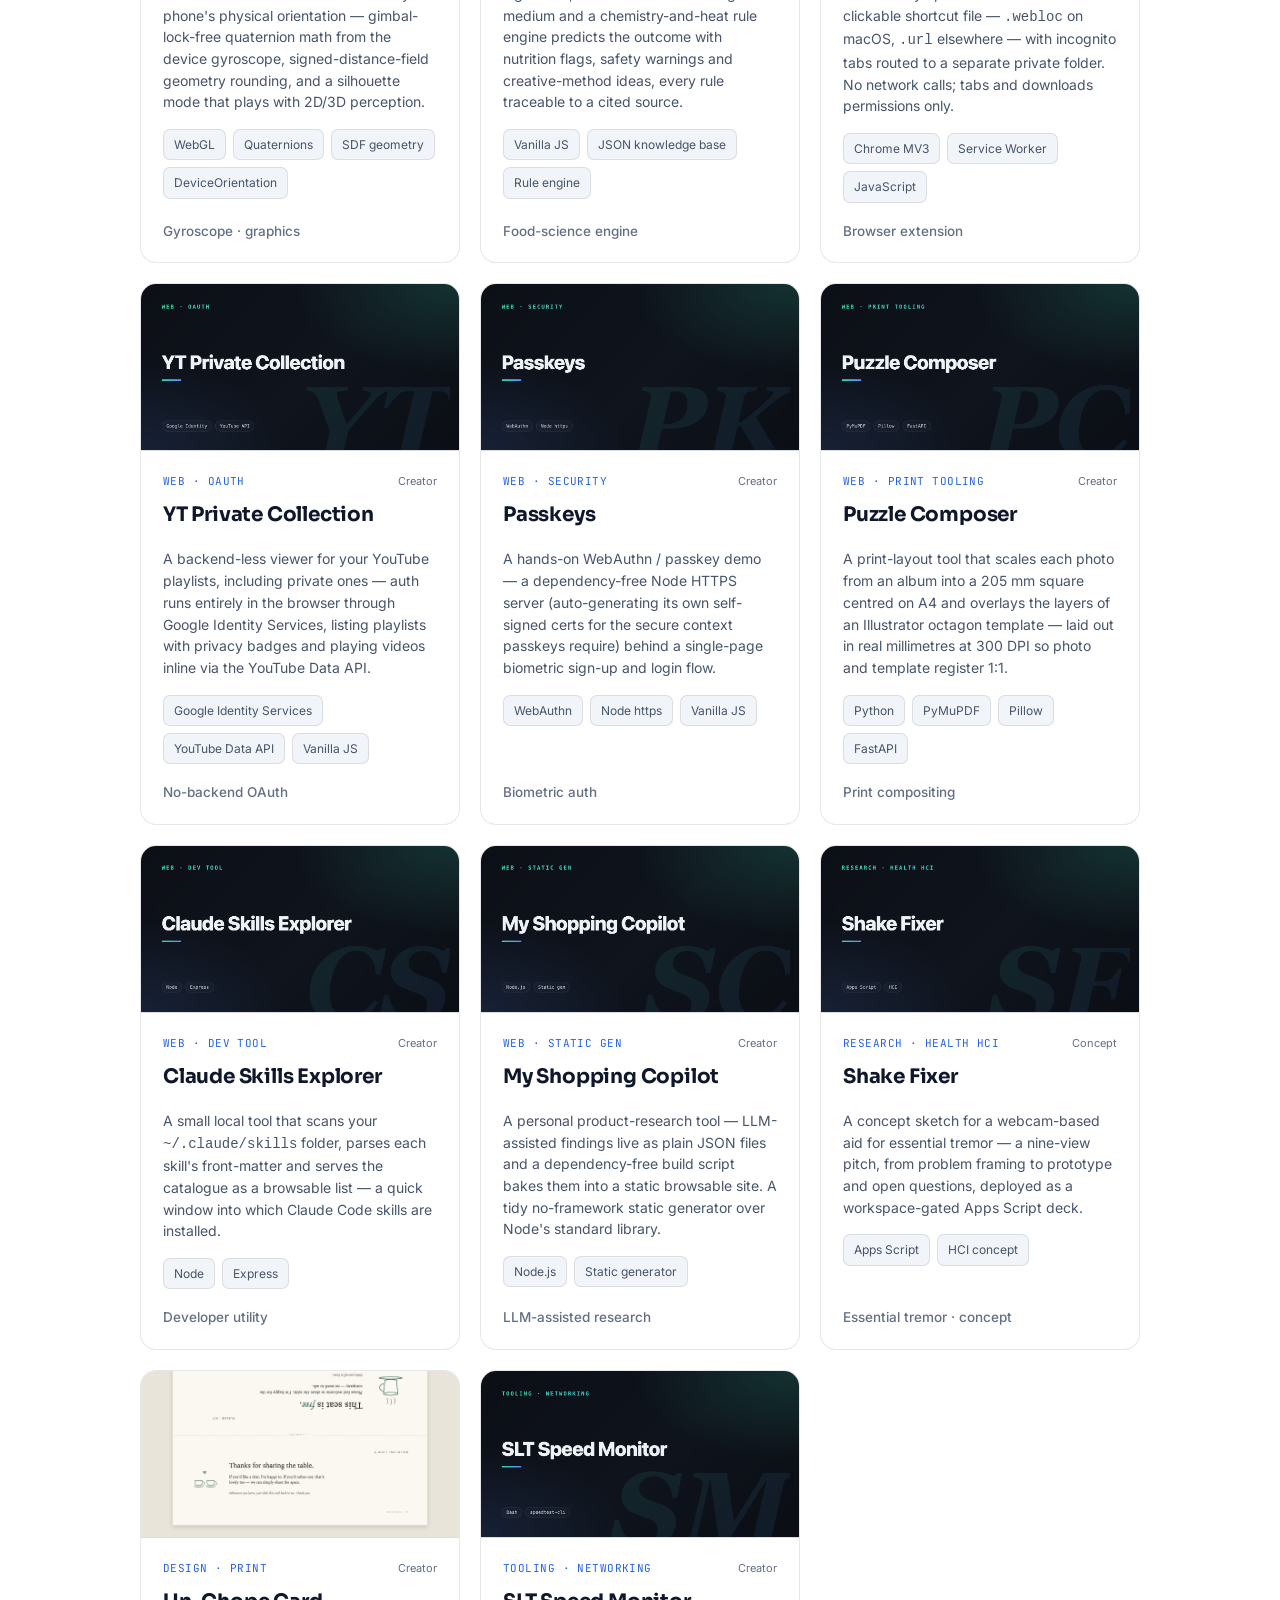
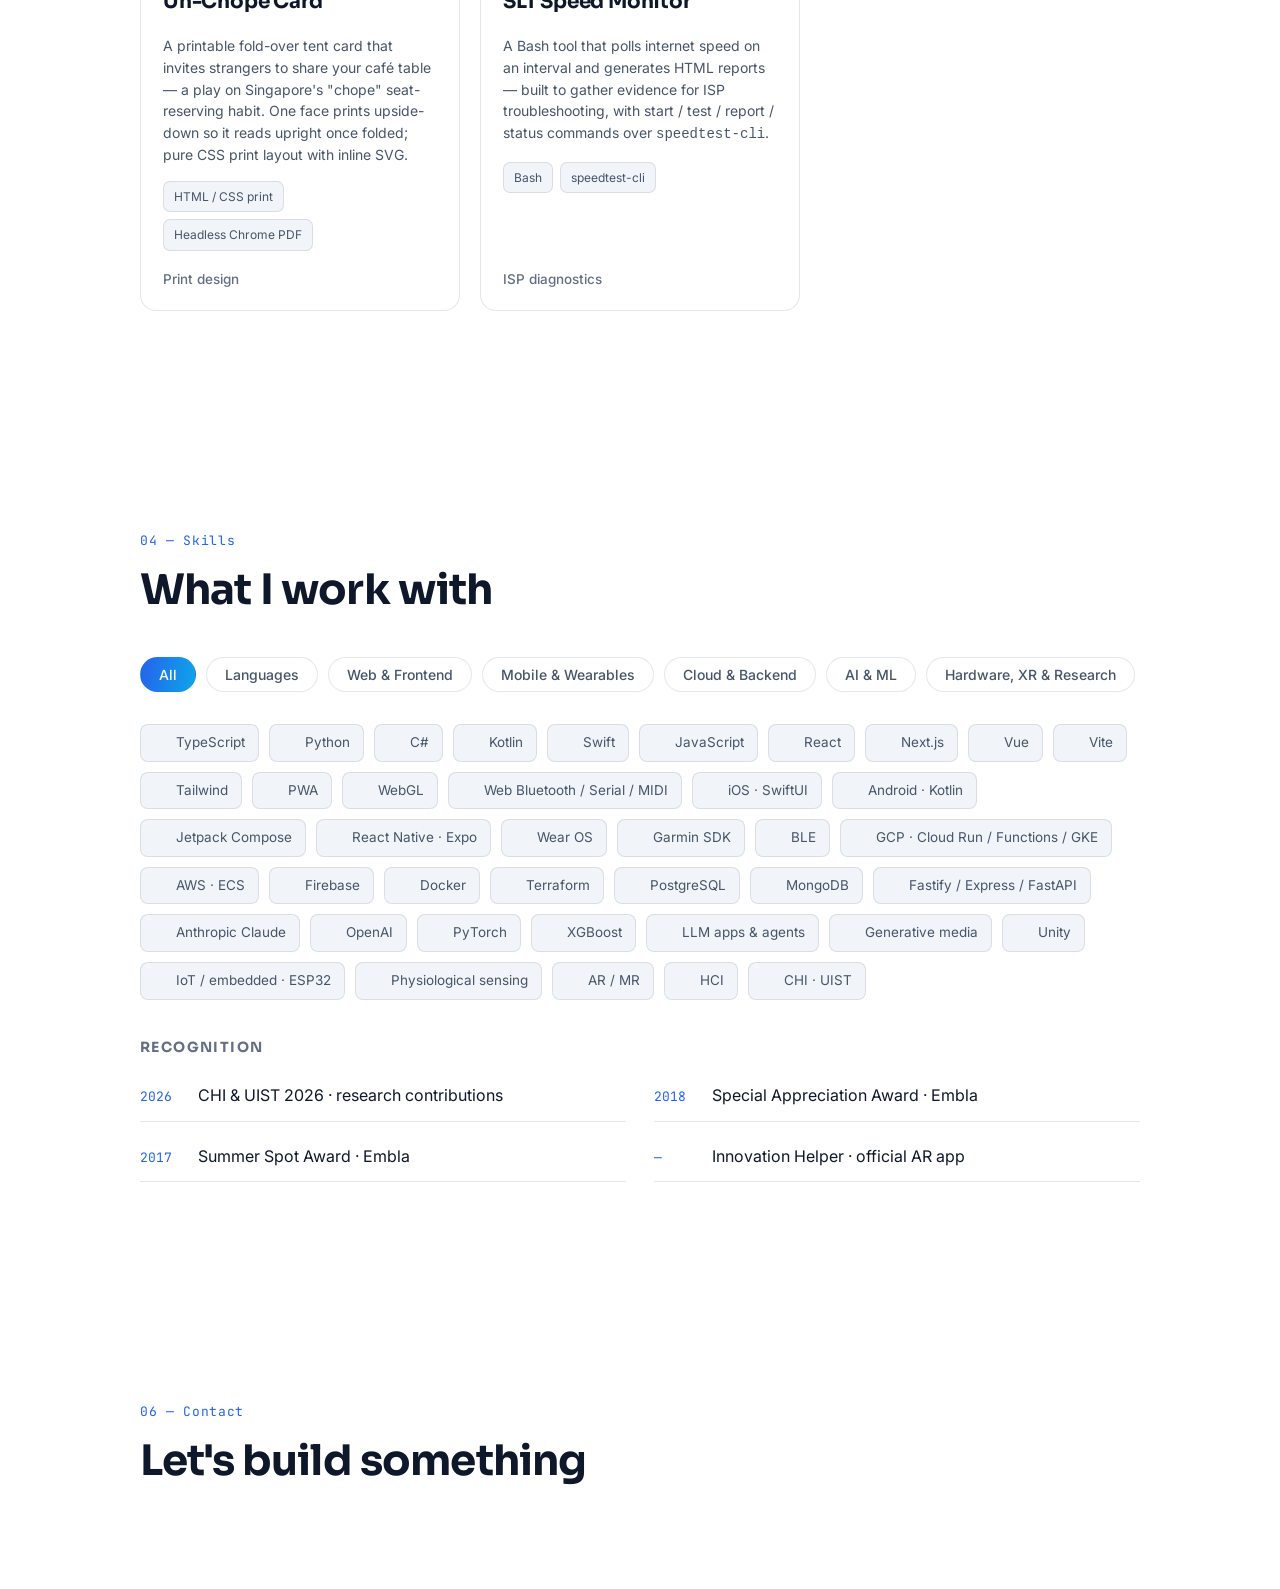
==== commit bf8015c0: "Lighthouse: AA muted text, non-blocking fonts, WebP hero + preload, minified shared scripts, deferre" ====
--- a/index.html
+++ b/index.html
@@ -31,6 +31,7 @@
   <link rel="icon" type="image/png" sizes="192x192" href="assets/icon-192.png" />
   <link rel="apple-touch-icon" sizes="180x180" href="assets/apple-touch-icon.png" />
   <link rel="manifest" href="manifest.webmanifest" />
+  <meta name="mobile-web-app-capable" content="yes" />
   <meta name="apple-mobile-web-app-capable" content="yes" />
   <meta name="apple-mobile-web-app-status-bar-style" content="black-translucent" />
   <meta name="apple-mobile-web-app-title" content="Sankha" />
@@ -48,14 +49,18 @@
 
   <link rel="preconnect" href="https://fonts.googleapis.com" />
   <link rel="preconnect" href="https://fonts.gstatic.com" crossorigin />
-  <link href="https://fonts.googleapis.com/css2?family=Sora:wght@400;500;600;700;800&family=Inter:wght@400;500;600&family=JetBrains+Mono:wght@400;500&display=swap" rel="stylesheet" />
-  <link rel="stylesheet" href="css/styles.css?v=20260820" />
+  <!-- Fonts load without blocking first paint (display=swap; system fallback until they arrive) -->
+  <link rel="stylesheet" href="https://fonts.googleapis.com/css2?family=Sora:wght@400;500;600;700;800&family=Inter:wght@400;500;600&family=JetBrains+Mono:wght@400;500&display=swap" media="print" onload="this.media='all'" />
+  <noscript><link rel="stylesheet" href="https://fonts.googleapis.com/css2?family=Sora:wght@400;500;600;700;800&family=Inter:wght@400;500;600&family=JetBrains+Mono:wght@400;500&display=swap" /></noscript>
+  <!-- LCP: the hero photo -->
+  <link rel="preload" as="image" type="image/webp" href="images/profile-400.webp" imagesrcset="images/profile-280.webp 280w, images/profile-400.webp 400w" imagesizes="(max-width: 733px) 220px, (max-width: 1133px) 30vw, 340px" fetchpriority="high" />
+  <link rel="stylesheet" href="css/styles.css?v=20261031" />
 </head>
 <body>
 
   <!-- ===================== NAV ===================== -->
   <header class="nav" id="nav">
-    <a class="brand" href="#top" aria-label="Sankha Cooray — home">
+    <a class="brand" href="#top">
       <span class="brand-mark" aria-hidden="true">SC</span>
       <span class="brand-name">Sankha Cooray</span>
     </a>
@@ -97,7 +102,7 @@
     <!-- ===================== HERO ===================== -->
     <section class="hero" id="hero">
       <div class="hero-inner">
-        <div class="hero-text reveal">
+        <div class="hero-text">
           <p class="eyebrow">Research Engineer · Founder · Innovator</p>
           <h1 class="hero-title">Building at the seam of the<br /><span class="grad">physical &amp; digital</span>.</h1>
           <p class="hero-sub">
@@ -111,9 +116,12 @@
           </ul>
         </div>
 
-        <div class="hero-photo reveal">
+        <div class="hero-photo">
           <div class="photo-frame">
-            <img src="images/profile.jpg" alt="Sankha Cooray" width="400" height="400" loading="eager" />
+            <picture>
+              <source type="image/webp" srcset="images/profile-280.webp 280w, images/profile-400.webp 400w" sizes="(max-width: 733px) 220px, (max-width: 1133px) 30vw, 340px" />
+              <img src="images/profile.jpg" alt="Sankha Cooray" width="400" height="400" loading="eager" fetchpriority="high" />
+            </picture>
           </div>
           <div class="photo-badge">
             <span class="pb-num">10+</span>
@@ -856,7 +864,7 @@
   <script defer src="https://cdn.sankhacooray.com/js/sankha-contact.js?v=20261025"></script>
   <script src="js/network.js?v=20260613"></script>
   <script src="js/publications.js?v=20260616"></script>
-  <script async src="js/sankha-weather.js?v=20260616c"></script>
+  <script async src="js/sankha-weather.js?v=20261031"></script>
   <script async src="js/sankha-chat.js?v=20260617b"></script>
 <script async src="https://sankhacooray.com/js/sankha-analytics.js"></script>
 </body>
--- a/css/styles.css
+++ b/css/styles.css
@@ -16,7 +16,7 @@
   --border-2:  rgba(255,255,255,0.16);
   --text:      #e9ecf2;
   --text-dim:  #aab2c2;
-  --text-mute: #6c7689;
+  --text-mute: #80899a;
   --accent:    #34d6a5;
   --accent-2:  #5b8cff;
   --on-accent: #06120d;
@@ -36,7 +36,7 @@
   --border-2:  rgba(255,255,255,0.18);
   --text:      #efeaf8;
   --text-dim:  #b6abce;
-  --text-mute: #7b6f95;
+  --text-mute: #8b80a3;
   --accent:    #a78bfa;
   --accent-2:  #f472b6;
   --on-accent: #160a1f;
@@ -56,7 +56,7 @@
   --border-2:  rgba(15,23,42,0.18);
   --text:      #0f172a;
   --text-dim:  #475569;
-  --text-mute: #94a3b8;
+  --text-mute: #636f83;
   --accent:    #2563eb;
   --accent-2:  #0ea5e9;
   --on-accent: #ffffff;
@@ -76,7 +76,7 @@
   --border-2:  rgba(67,49,30,0.22);
   --text:      #2c2117;
   --text-dim:  #6b5a47;
-  --text-mute: #a08c75;
+  --text-mute: #766553;
   --accent:    #c2410c;
   --accent-2:  #b45309;
   --on-accent: #fff7ed;
@@ -272,6 +272,7 @@
   background: var(--surface);
 }
 .photo-frame img { width: 100%; height: 100%; object-fit: cover; }
+.photo-frame picture { display: block; width: 100%; height: 100%; }
 .photo-badge {
   position: absolute; bottom: -18px; left: -18px;
   display: flex; flex-direction: column; align-items: center;
